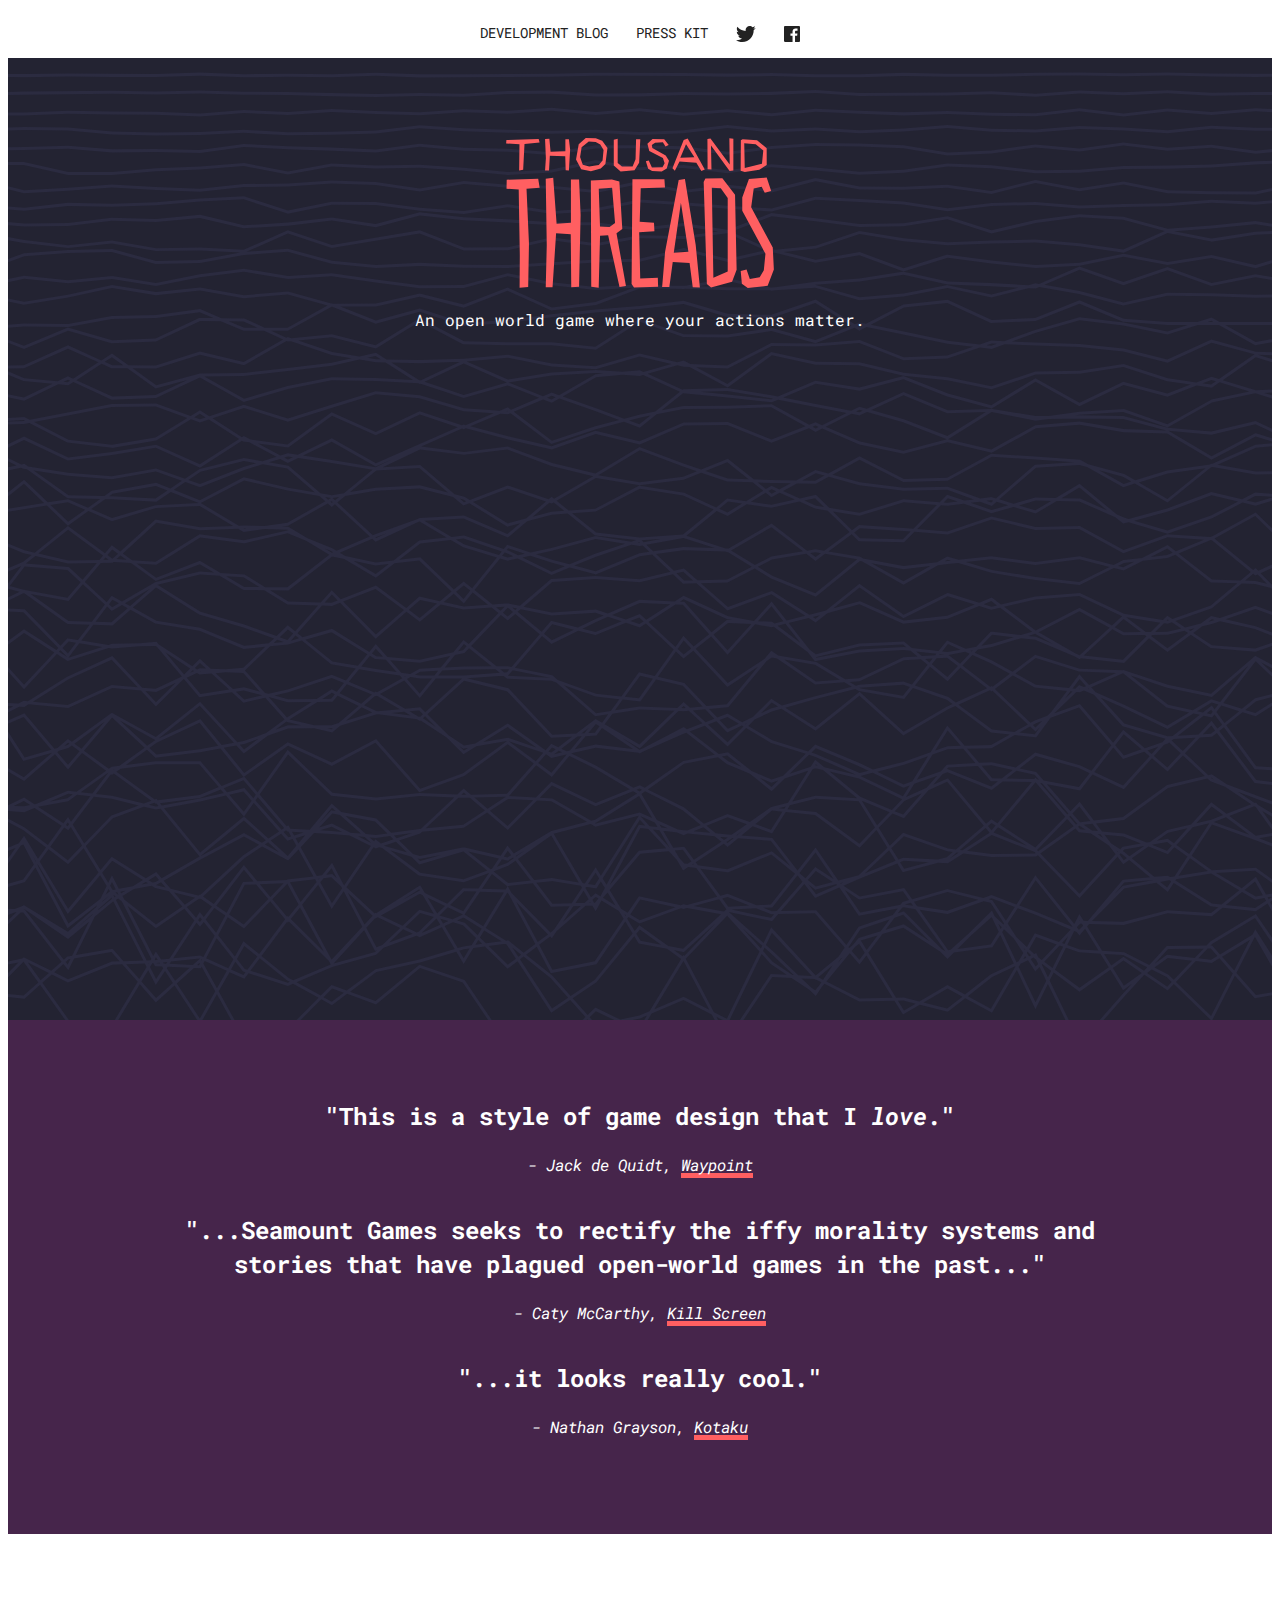
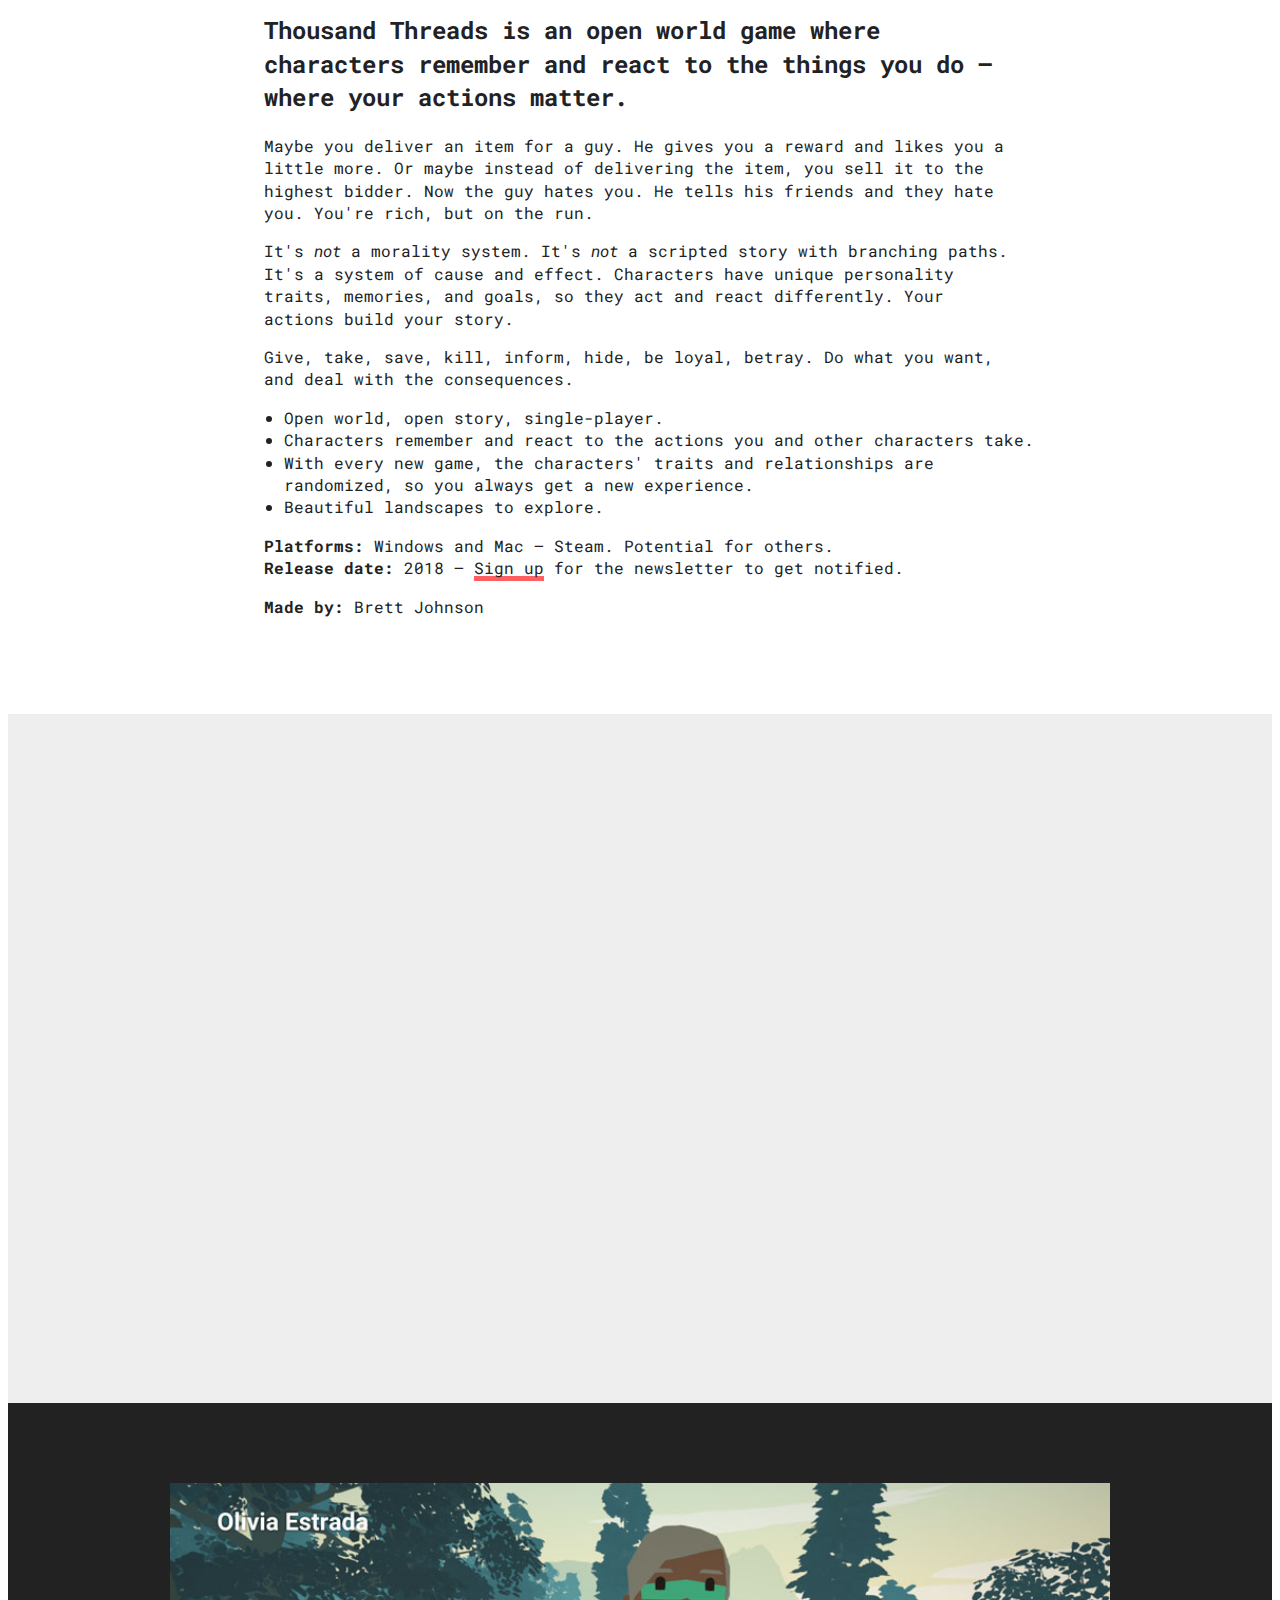
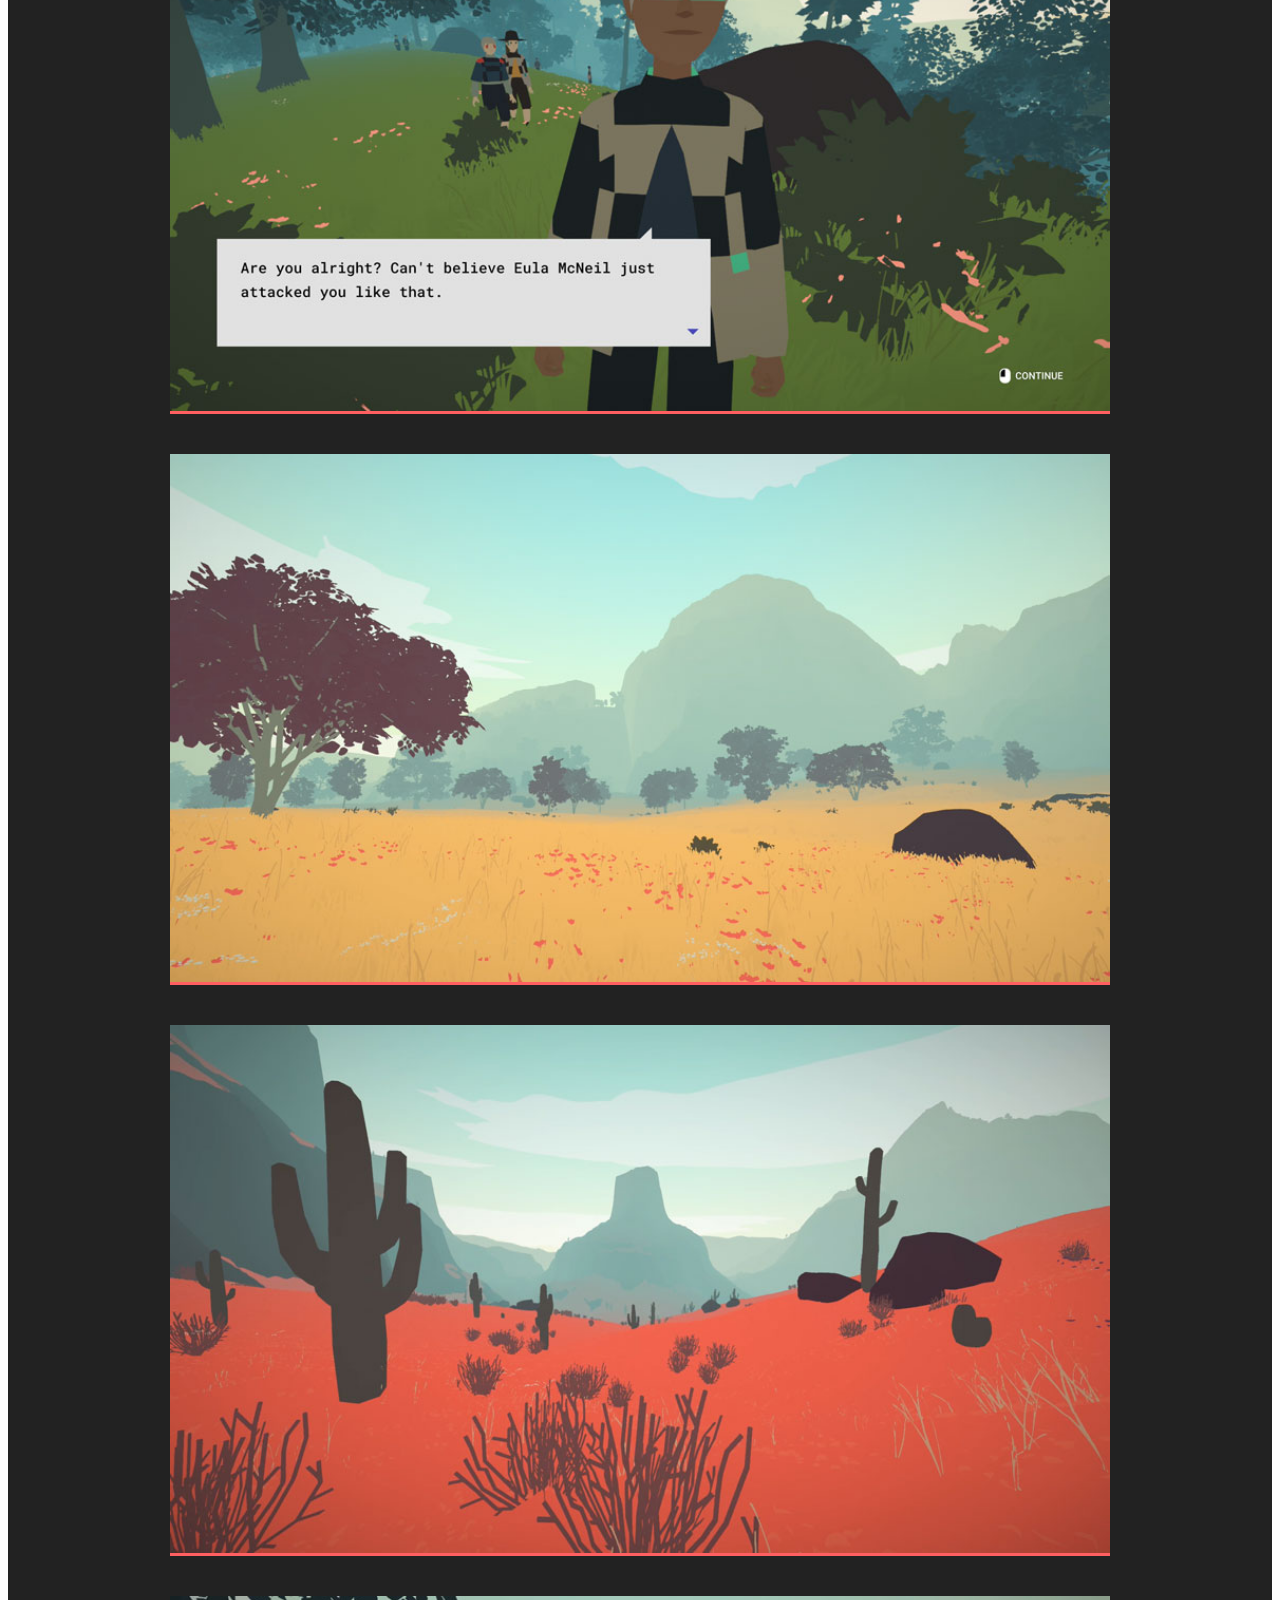
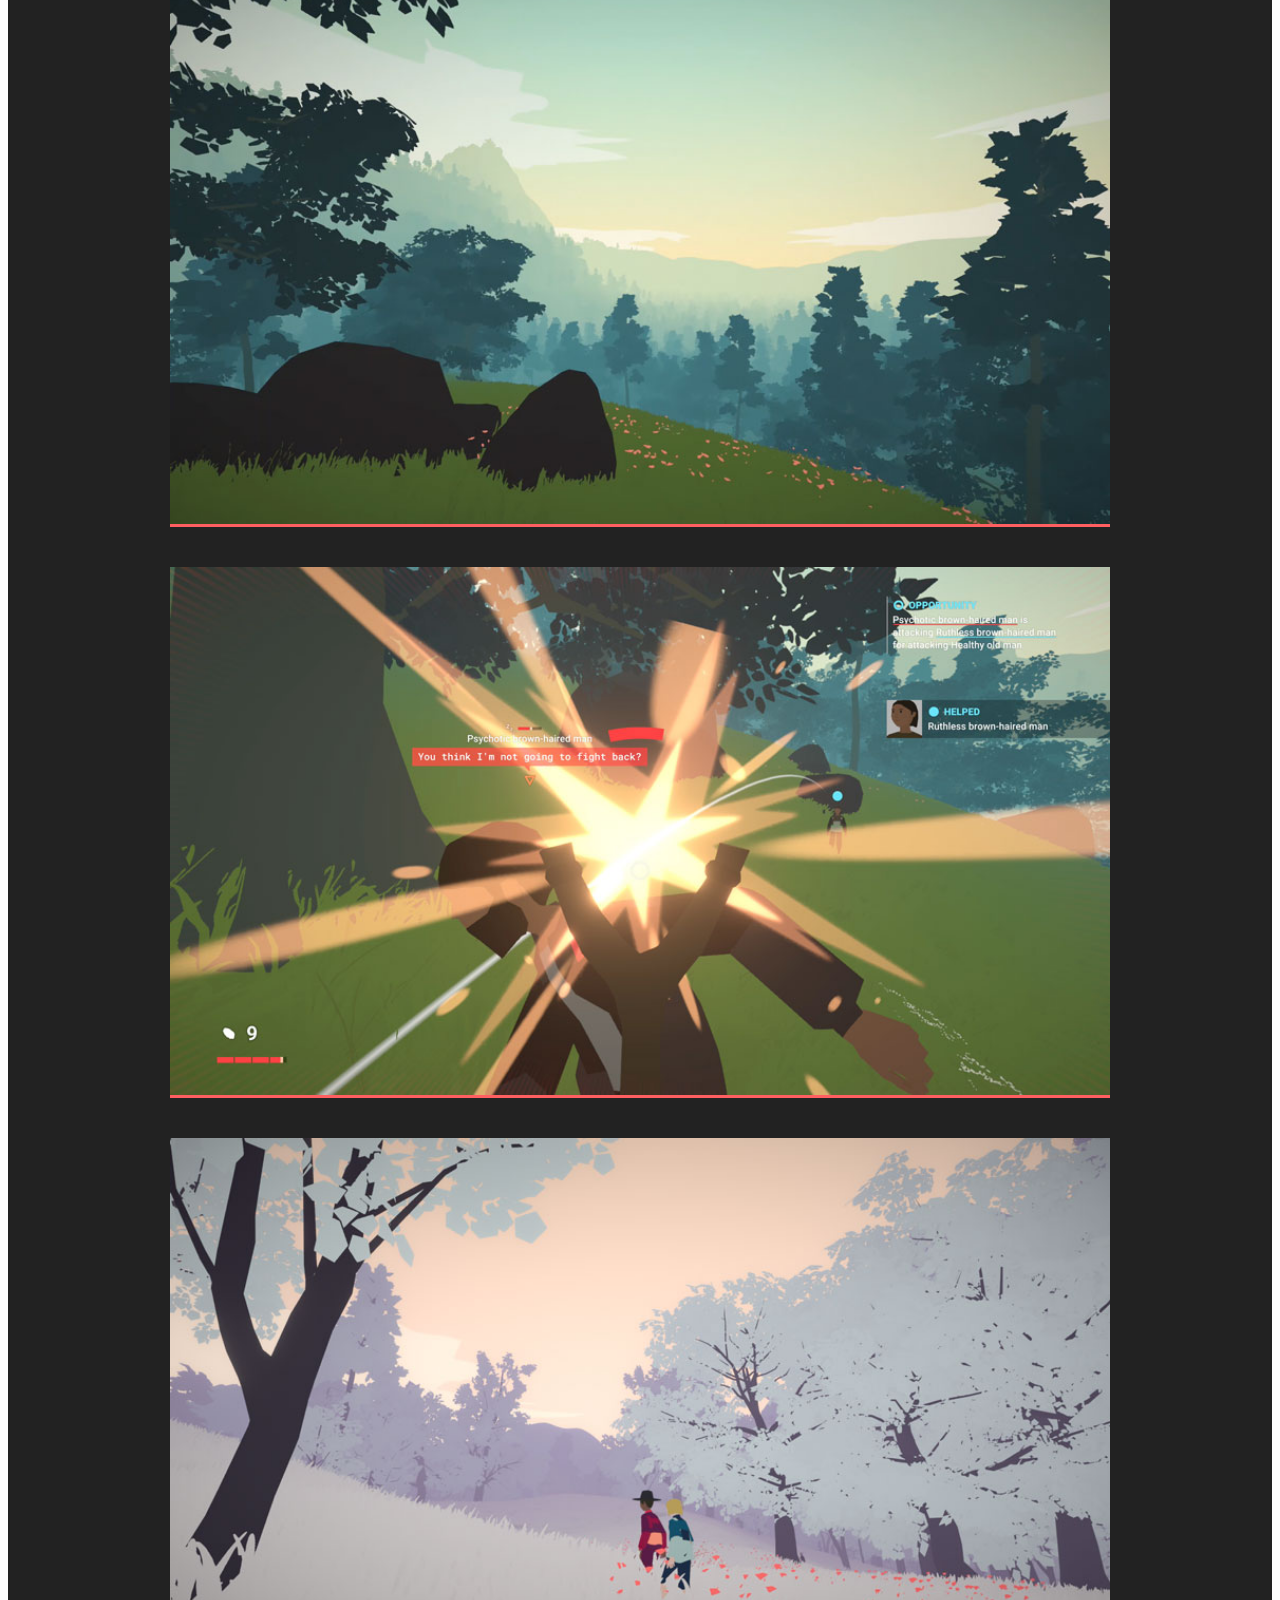
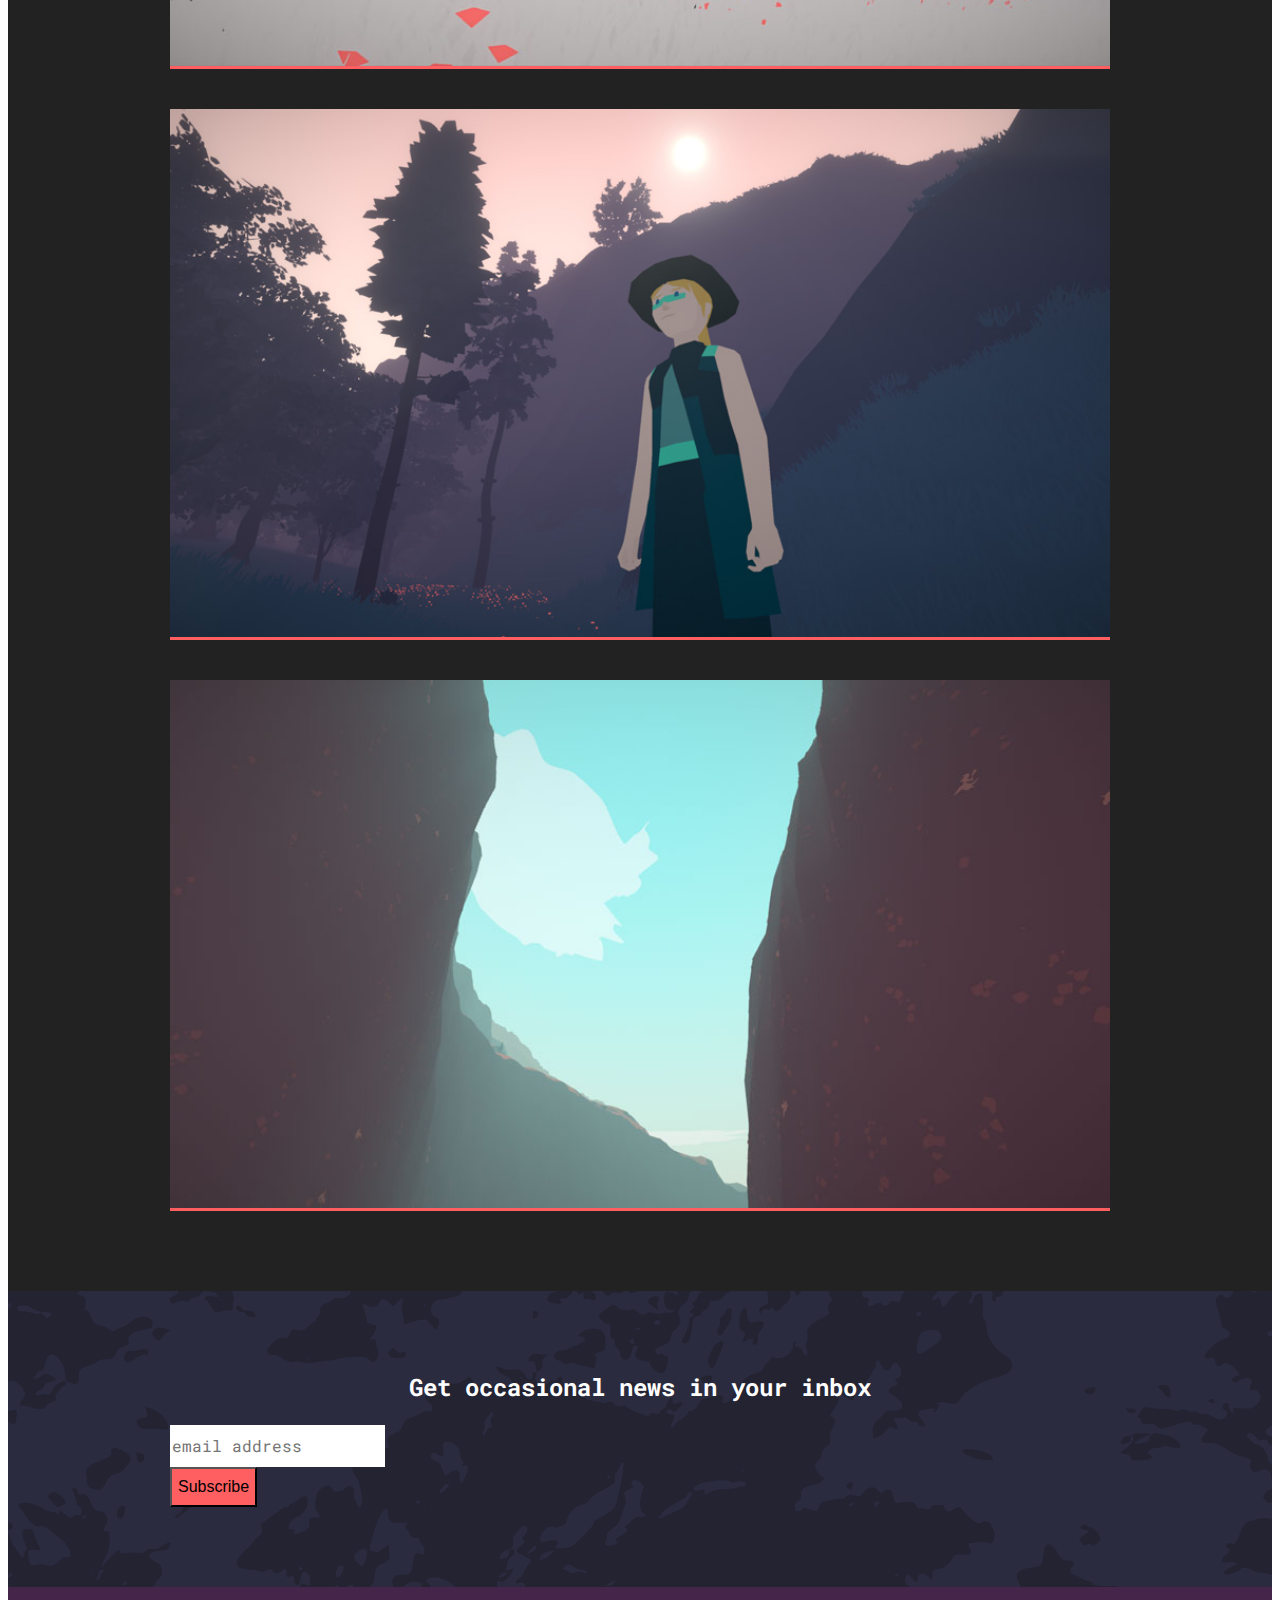
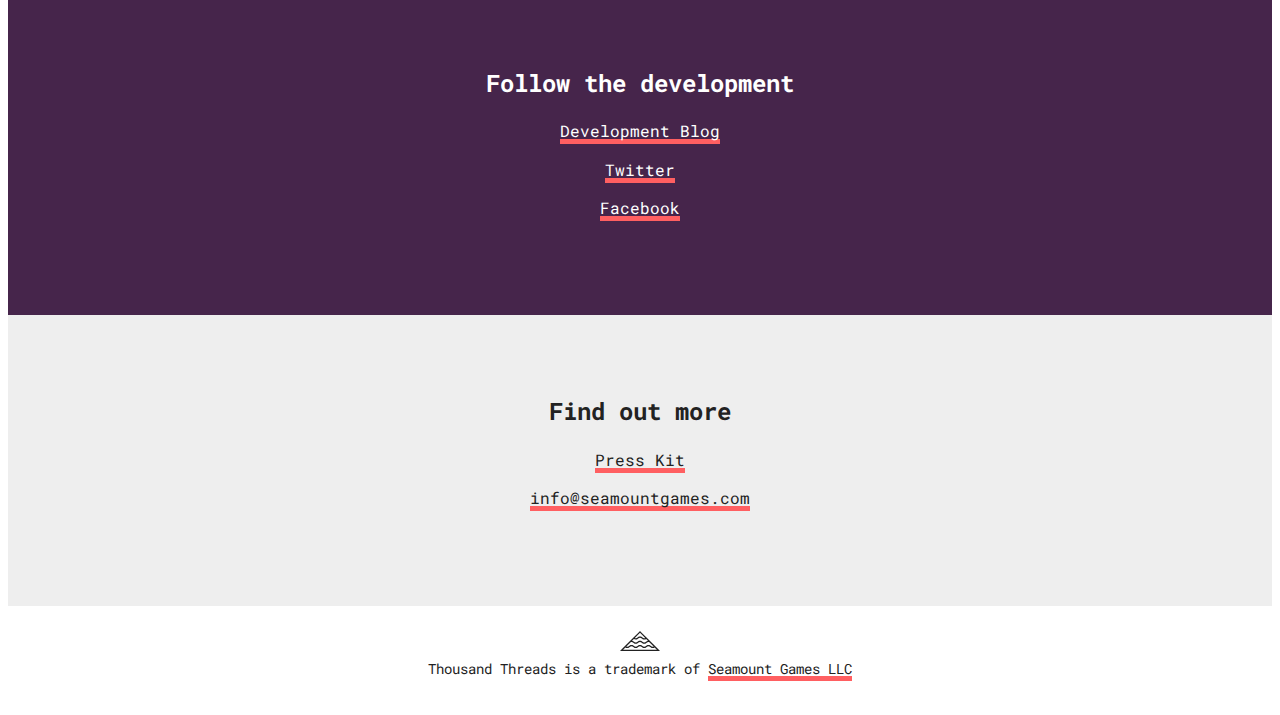
==== index.html @ d2773e4e "New screenshots" ====
<!doctype html>
<html class="no-js" lang="">
    <head>
        <meta charset="utf-8">
        <meta http-equiv="x-ua-compatible" content="ie=edge">
        <title>Thousand Threads - an open world game where your actions matter</title>
        <meta name="description" content="Thousand Threads is an open world game where characters remember and react to the things you do — where your actions matter.">
        <meta name="viewport" content="width=device-width, initial-scale=1">

        <link rel="apple-touch-icon" href="apple-touch-icon.png">
        <!-- Place favicon.ico in the root directory -->

        <link rel="stylesheet" href="css/normalize.css">
        <link rel="stylesheet" href="css/gridpak.css">
        <link rel="stylesheet" href="css/magnific-popup.css">
        <link href="//cdn-images.mailchimp.com/embedcode/horizontal-slim-10_7.css" rel="stylesheet" type="text/css">
        <link href='https://fonts.googleapis.com/css?family=Roboto+Mono:400,700,700italic,400italic' rel='stylesheet' type='text/css'>
        <link rel="stylesheet" href="css/main.css">
        <script src="js/vendor/modernizr-2.8.3.min.js"></script>
    </head>
    <body>
        <!--[if lt IE 8]>
            <p class="browserupgrade">You are using an <strong>outdated</strong> browser. Please <a href="http://browsehappy.com/">upgrade your browser</a> to improve your experience.</p>
        <![endif]-->

        <nav class="main-nav content-container">
            <div class="content">
                <a href="http://seamountgames.tumblr.com">Development Blog</a>
                <a href="press/">Press Kit</a>
                <a href="https://twitter.com/threadsgame" class="image-link">
                    <span class="visuallyhidden">Twitter</span>
                    <svg class="social-logo" xmlns="http://www.w3.org/2000/svg" width="22.149" height="18" viewBox="0 0 22.149 18"><path class="shape" d="M22.149 2.13c-.814.361-1.689.606-2.609.716.938-.562 1.659-1.453 1.998-2.514-.878.521-1.851.899-2.886 1.103-.829-.883-2.01-1.435-3.318-1.435-2.509 0-4.543 2.034-4.543 4.544 0 .356.04.703.118 1.036-3.777-.19-7.125-1.999-9.367-4.748-.391.671-.615 1.451-.615 2.284 0 1.577.802 2.967 2.021 3.782-.744-.023-1.445-.228-2.057-.568v.058c0 2.201 1.566 4.039 3.645 4.456-.381.104-.783.159-1.197.159-.293 0-.578-.028-.854-.081.578 1.806 2.256 3.119 4.245 3.155-1.555 1.219-3.515 1.945-5.644 1.945-.369-.001-.73-.022-1.086-.064 2.011 1.29 4.4 2.042 6.966 2.042 8.358 0 12.929-6.925 12.929-12.929l-.013-.588c.888-.641 1.659-1.441 2.267-2.353z"/></svg>
                </a>
                <a href="https://www.facebook.com/thousandthreads/" class="image-link">
                    <span class="visuallyhidden">Facebook</span>
                    <svg class="social-logo" xmlns="http://www.w3.org/2000/svg" width="18" height="18" viewBox="0 0 18 18"><path class="shape" fill="#FFF" d="M17.007 0H.993C.443 0 0 .445 0 .994v16.013c0 .548.444.993.993.993h8.62v-6.97H7.27V8.313h2.345V6.31c0-2.325 1.42-3.59 3.494-3.59.992 0 1.847.073 2.095.106v2.43h-1.438c-1.128 0-1.347.537-1.347 1.323v1.733h2.69l-.35 2.717h-2.34V18h4.587c.55 0 .993-.445.993-.994V.994c0-.55-.444-.994-.993-.994z"/></svg>
                </a>
            </div>
        </nav>

        <header class="content-container section bg-lines">
            <div class="content title more-content">
                <div class="box">
                    <h1>
                        <span class="visuallyhidden">Thousand Threads</span>
                        <svg class="logo" xmlns="http://www.w3.org/2000/svg" width="524.615" height="293.922" viewBox="0 0 524.615 293.922"><g fill-rule="evenodd" clip-rule="evenodd"><path class="shape" d="M216.297 186.883l11.357-8.688-5.764-92.764-14.68-4.065-41.233 1.887.786 208.426 14.637 1.627 2.61-101.602 15.868-1.04 22.277 101.51 12.64-2.124-18.498-103.167zm-13.64-12.343l-18.706-1-2.437-73.88 26.12-2.416 5.805 69.462-10.78 7.834zM355.727 1.112l-7.82 2.988-21.967 55.143 4.644 5.068 9.217-18.343 32.857 2.29 9.903 16.41 6.678-3.103-33.51-60.452zm-14.423 37.56l11.175-26.208 16.393 25.174-27.57 1.033zM63.77 2.112l1.83 6.762-29.593 2.71-2.623 50.728-7.916 1.345.642-51.615L0 10.677.532 4.07M62.832 79.762l2.84 17.76-25.72 1.71 4.81 108.11-1.563 84.617-16.837 1.347.43-62.605-2.178-130.012L.738 99.325l.395-17.604M371.468 209.737L350.335 80.172 338.13 82.3l-26.665 140.783-5.698 68.086-.234.577 14.242.037 6.7-48.693 33 2.075 6.153 47.334 14.018.27-8.178-83.033zM328.5 224.73l13.976-97.615 14.666 95.54-28.64 2.074zM522.47 214.725l-42.31-79.05 5-36.897 15.454-3.464 6.187 11.853 12.552-3.463-8.776-26.17-34.85 2.834-13.062 36.34v25.853l45.45 84.327-3.184 32.47-8.078 13.442-19.37 3.587-6.396-18.586-11.482 2.99 2.324 24.804 11.54 8.328 39-4.207 12.147-31.863M312.688 34.237L286.478 19.4l-.986-5.82 6.332-4.157 15.3-1.037 5.124 8.148 6.365-3.037-8.85-11.236-22.893-.35-10.04 9.283 3.666 14.148 26.714 13.93 3.322 10.083-4.078 8.022-20.748.332-6.264-13.565-5.655 1.193 4.55 14.83 7.69 4.492 18.823 1 9.84-5.857 4.43-15.237M448.55 111.2L423.7 78.866l-33.306.463-3.322 6.808 6.268 200.02 8.232 6.925 41.164-11.322 8.905-23.685-3.09-146.875zm-42.478 162.875l-3-176.5 17.5 1 13.605 19v144l-28.105 12.5zM510.55 19.87L491.607 4.56l-28.224-2.207-3.442 1.838-.425 59.892 8.09 2.584L496.1 62.11l14.503-9.24-.055-33zm-42.97 39.068l-.987-48.89 22.4 2.287 14.893 12.05-2.605 25.956-33.7 8.598zM297.246 273.674l-34.5 1.5-2-90.5 29.828-1.832-.828-16.666-28-2 2-65.5 47.54-1.65-1.128-16.326-62.67.23-1.69 205.278 4.78 6.732 47.23-1.258M77.593 79.952l2 130.088-2 82.443h13.333l7-105.89 28.667 2 1 103.677 15.333-.787 3-140.777-3-69.34h-16v84.674l-28 2-6.667-90.11M76.26 2.097l1.614 37.68-1.614 23.88h7.763l1.652-28.672 30.143.58.808 27.742 6.378.35 2.422-41.066-2.422-20.085h-6.917v23.658l-28.99.58L84.715 1.51M188.222 5.24L175.565.352 155.98 0l-13.756 12.343-5.3 29.73 10.148 18.923 19.152 3.993 19.14-5.023 9.177-9.048 4.022-31.46-10.34-14.22zm.704 38.966l-7.387 8.713-18.792 3.035-12.572-3.75-5.25-15 3-19.145 14-11.267 13.54 1.15 8.96 4.762 6.5 11-2 20.5zM218.593 1.51v47.53l8.333 7h20.87l5.797-14.334 1-39.195h8.333l-2.333 45.863-9 14.667-27.333 2.63-13.334-11.63V3.51M394.77 61.04l-.36-59.3 5.97-.772 37.723 50.738-.707-51 7.864.805v62.147l-7.393 1.045-36.47-49.867 1 46.87"/></g></svg>
                    </h1>
                    <p>An open world game where your actions matter.</p>
                </div>
            </div>

            <div class="content video">
                <div class="videowrapper">
                    <iframe src="https://www.youtube.com/embed/nJ4QrPnD0JU?rel=0" frameborder="0" allowfullscreen></iframe>
                </div>
            </div>
        </header>

        <section class="content-container section bg-purple">
            <div class="content">
                <h2 class="center">
                    "This is a style of game design that I <em>love</em>."
                </h2>
                <p class="center">
                    <cite>- Jack de Quidt, <a href="https://waypoint.vice.com/en_us/article/ev4yv4/three-violent-minutes-with-a-game-that-remembers-why-it-hates-you">Waypoint</a></cite>
                </p>
                <br />
                <h2 class="center">
                    "...Seamount Games seeks to rectify the iffy morality systems and stories that have plagued open-world games in the past..."
                </h2>
                <p class="center">
                    <cite>- Caty McCarthy, <a href="https://killscreen.com/articles/great-cascade-addresses-the-problems-plaguing-open-world-games/">Kill Screen</a></cite>
                </p>
                <br />
                <h2 class="center">
                    "...it looks really cool."
                </h2>
                <p class="center">
                    <cite>- Nathan Grayson, <a href="http://steamed.kotaku.com/https-youtu-be-qilacitcepk-great-cascade-is-an-open-w-1773890034">Kotaku</a></cite>
                </p>
            </div>
        </section>

        <article class="content-container section">
            <div class="content">
                <h2 class="long-text">
                    Thousand Threads is an open world game where characters remember and react to the things you do &mdash; where your actions matter.
                </h2>
                <p class="long-text">
                    Maybe you deliver an item for a guy. He gives you a reward and likes you a little more. Or maybe instead of delivering the item, you sell it to the highest bidder. Now the guy hates you. He tells his friends and they hate you. You're rich, but on the run.
                </p>
                <p class="long-text">
                    It's <i>not</i> a morality system. It's <i>not</i> a scripted story with branching paths. It's a system of cause and effect. Characters have unique personality traits, memories, and goals, so they act and react differently. Your actions build your story.
                </p>
                <p class="long-text">
                    Give, take, save, kill, inform, hide, be loyal, betray. Do what you want, and deal with the consequences.
                </p>
                <ul class="long-text">
                    <li>Open world, open story, single-player.</li>
                    <li>Characters remember and react to the actions you and other characters take.</li>
                    <li>With every new game, the characters' traits and relationships are randomized, so you always get a new experience.</li>
                    <li>Beautiful landscapes to explore.</li>
                </ul>
                <p class="long-text">
                    <b>Platforms:</b> Windows and Mac &mdash; Steam. Potential for others.<br>
                    <b>Release date:</b> 2018 — <a href="#newsletter">Sign up</a> for the newsletter to get notified.<br>
                </p>
                <p class="long-text">
                    <b>Made by:</b> Brett Johnson
                </p>
            </div>
        </article>

        <section class="content-container section bg-light-gray">
            <div class="content video">
                <div class="videowrapper">
                    <iframe src="https://www.youtube.com/embed/00APLVLNw-E?rel=0" frameborder="0" allowfullscreen></iframe>
                </div>
            </div>
        </section>

        <section class="content-container section bg-dark-gray">
            <div class="content thumbnails clearfix">
                <div class="row">
                    <a href="img/screenshots/thousand-threads_01.jpg" class="col span_1">
                        <img src="img/screenshots/thousand-threads_01_thumbnail.jpg" alt="Thousand Threads" >
                    </a>

                    <a href="img/screenshots/thousand-threads_02.jpg" class="col span_1">
                        <img src="img/screenshots/thousand-threads_02_thumbnail.jpg" alt="Thousand Threads" >
                    </a>
                </div>
                <div class="row">
                    <a href="img/screenshots/thousand-threads_03.jpg" class="col span_1">
                        <img src="img/screenshots/thousand-threads_03_thumbnail.jpg" alt="Thousand Threads" >
                    </a>
                    <a href="img/screenshots/thousand-threads_04.jpg" class="col span_1">
                        <img src="img/screenshots/thousand-threads_04_thumbnail.jpg" alt="Thousand Threads" >
                    </a>
                </div>
                <div class="row">
                    <a href="img/screenshots/thousand-threads_05.jpg" class="col span_1">
                        <img src="img/screenshots/thousand-threads_05_thumbnail.jpg" alt="Thousand Threads" >
                    </a>
                    <a href="img/screenshots/thousand-threads_06.jpg" class="col span_1">
                        <img src="img/screenshots/thousand-threads_06_thumbnail.jpg" alt="Thousand Threads" >
                    </a>
                </div>
                <div class="row">
                    <a href="img/screenshots/thousand-threads_07.jpg" class="col span_1">
                        <img src="img/screenshots/thousand-threads_07_thumbnail.jpg" alt="Thousand Threads" >
                    </a>
                    <a href="img/screenshots/thousand-threads_08.jpg" class="col span_1">
                        <img src="img/screenshots/thousand-threads_08_thumbnail.jpg" alt="Thousand Threads" >
                    </a>
                </div>
            </div>
        </section>

        <section id="newsletter" class="content-container section bg-water">
            <div class="content">
                <h2>Get occasional news in your inbox</h2>
                <!-- Begin MailChimp Signup Form -->
                <div id="mc_embed_signup">
                <form action="//seamountgames.us12.list-manage.com/subscribe/post?u=4cbfa3a1eb66453347c662b5e&amp;id=0ec8926c07" method="post" id="mc-embedded-subscribe-form" name="mc-embedded-subscribe-form" class="validate" target="_blank" novalidate>
                    <div id="mc_embed_signup_scroll">
                        <input type="email" value="" name="EMAIL" class="email" id="mce-EMAIL" placeholder="email address" required>
                        <!-- real people should not fill this in and expect good things - do not remove this or risk form bot signups-->
                        <div style="position: absolute; left: -5000px;" aria-hidden="true"><input type="text" name="b_4cbfa3a1eb66453347c662b5e_0ec8926c07" tabindex="-1" value=""></div>
                        <div class="clear"><input type="submit" value="Subscribe" name="subscribe" id="mc-embedded-subscribe" class="button"></div>
                    </div>
                </form>
                </div>
                <!--End mc_embed_signup-->
            </div>
        </section>

        <section class="content-container section bg-purple">
            <div class="content center">
                <h2>Follow the development</h2>
                <p><a href="http://seamountgames.tumblr.com">Development Blog</a></p>
                <p><a href="https://twitter.com/threadsgame">Twitter</a></p>
                <p><a href="https://www.facebook.com/thousandthreads/">Facebook</a></p>
            </div>
        </section>

        <section class="content-container section bg-light-gray">
            <div class="content center">
                <h2>Find out more</h2>
                <p><a href="press/">Press Kit</a></p>
                <p><a href="mailto:info@seamountgames.com">info@seamountgames.com</a></p>
            </div>
        </section>

        <footer class="content-container main-footer">
            <div class="content">
<!--                <p>&#169; <script>document.write(new Date().getFullYear())</script> Brett Johnson.</p>-->
                <svg class="seamount-logo" xmlns="http://www.w3.org/2000/svg" width="150" height="75" viewBox="0 0 150 75"><path class="shape" fill="#222222" d="M141.87 66.87L78.368 3.37 75 0l-3.368 3.37-63.5 63.5L0 75h150l-8.13-8.13zM75 6.735L94.502 26.24c-.972.456-2.1.736-3.63.736-3.133 0-4.598-1.17-6.45-2.653-2.058-1.646-4.622-3.696-9.425-3.696-4.805 0-7.368 2.05-9.424 3.697-1.853 1.482-3.318 2.652-6.45 2.652-1.527 0-2.657-.28-3.63-.735L75 6.736zM52 29.737c1.723 1.093 3.924 2 7.122 2 4.803 0 7.366-2.048 9.425-3.695 1.852-1.483 3.316-2.654 6.45-2.654 3.132 0 4.598 1.17 6.45 2.654 2.06 1.647 4.622 3.696 9.426 3.696 3.2 0 5.402-.91 7.127-2.005l6.883 6.882c-3.634.45-5.784 2.163-7.56 3.583-1.854 1.482-3.316 2.653-6.45 2.653-3.133 0-4.598-1.17-6.45-2.653C82.364 38.55 79.8 36.5 74.997 36.5c-4.805 0-7.368 2.05-9.424 3.698-1.853 1.482-3.318 2.653-6.45 2.653-3.134 0-4.6-1.17-6.45-2.652-1.772-1.418-3.924-3.132-7.553-3.582l6.88-6.88zM39.832 41.904c.924-.398 1.997-.64 3.414-.64 3.132 0 4.598 1.17 6.45 2.653 2.06 1.646 4.62 3.697 9.425 3.697 4.804 0 7.367-2.05 9.426-3.697 1.852-1.482 3.316-2.654 6.45-2.654 3.132 0 4.598 1.172 6.45 2.654 2.06 1.646 4.622 3.697 9.426 3.697 4.803 0 7.367-2.05 9.423-3.697 1.854-1.482 3.32-2.654 6.452-2.654 1.423 0 2.5.243 3.425.646l16.084 16.08c-.975.457-2.106.737-3.63.737-3.135 0-4.598-1.17-6.452-2.653-2.06-1.647-4.622-3.698-9.427-3.698s-7.367 2.05-9.424 3.698c-1.855 1.482-3.317 2.653-6.45 2.653-3.134 0-4.6-1.17-6.452-2.653-2.056-1.647-4.62-3.698-9.423-3.698-4.805 0-7.368 2.05-9.424 3.698-1.853 1.482-3.318 2.653-6.45 2.653-3.134 0-4.6-1.17-6.45-2.653-2.06-1.647-4.623-3.698-9.426-3.698-4.804 0-7.364 2.05-9.424 3.698-1.852 1.482-3.318 2.653-6.45 2.653-1.526 0-2.653-.28-3.627-.736l16.086-16.086zM11.5 70.237l8.75-8.75c1.724 1.093 3.924 2.003 7.123 2.003 4.803 0 7.367-2.05 9.425-3.697 1.85-1.482 3.315-2.652 6.448-2.652 3.132 0 4.598 1.17 6.45 2.653 2.06 1.646 4.62 3.697 9.425 3.697 4.804 0 7.367-2.05 9.426-3.697 1.852-1.482 3.316-2.652 6.45-2.652 3.132 0 4.598 1.17 6.45 2.653 2.06 1.646 4.622 3.697 9.426 3.697 4.803 0 7.367-2.05 9.423-3.697 1.854-1.482 3.32-2.652 6.452-2.652s4.6 1.17 6.452 2.653c2.058 1.646 4.62 3.697 9.426 3.697 3.196 0 5.4-.91 7.125-2.005l8.752 8.752H11.5z"/></svg>
                <p>Thousand Threads is a trademark of <a href="http://seamountgames.com">Seamount Games LLC</a></p>
            </div>
        </footer>



        <script src="https://code.jquery.com/jquery-1.12.0.min.js"></script>
        <script>window.jQuery || document.write('<script src="js/vendor/jquery-1.12.0.min.js"><\/script>')</script>
        <script src="js/plugins.js"></script>
        <script src="js/main.js"></script>

        <!-- Google Analytics: change UA-XXXXX-X to be your site's ID. -->
        <script>
            (function(b,o,i,l,e,r){b.GoogleAnalyticsObject=l;b[l]||(b[l]=
            function(){(b[l].q=b[l].q||[]).push(arguments)});b[l].l=+new Date;
            e=o.createElement(i);r=o.getElementsByTagName(i)[0];
            e.src='https://www.google-analytics.com/analytics.js';
            r.parentNode.insertBefore(e,r)}(window,document,'script','ga'));
            ga('create','UA-18026229-11','auto');ga('send','pageview');
        </script>
    </body>
</html>
---- css/main.css ----
/*! HTML5 Boilerplate v5.3.0 | MIT License | https://html5boilerplate.com/ */

/*
 * What follows is the result of much research on cross-browser styling.
 * Credit left inline and big thanks to Nicolas Gallagher, Jonathan Neal,
 * Kroc Camen, and the H5BP dev community and team.
 */

/* ==========================================================================
   Base styles: opinionated defaults
   ========================================================================== */

html {
    color: #222;
    font-size: 1em;
    line-height: 1.4;
}

/*
 * Remove text-shadow in selection highlight:
 * https://twitter.com/miketaylr/status/12228805301
 *
 * These selection rule sets have to be separate.
 * Customize the background color to match your design.
 */

::-moz-selection {
    background: #b3d4fc;
    text-shadow: none;
}

::selection {
    background: #b3d4fc;
    text-shadow: none;
}

/*
 * A better looking default horizontal rule
 */

hr {
    display: block;
    height: 1px;
    border: 0;
    border-top: 1px solid #ccc;
    margin: 1em 0;
    padding: 0;
}

/*
 * Remove the gap between audio, canvas, iframes,
 * images, videos and the bottom of their containers:
 * https://github.com/h5bp/html5-boilerplate/issues/440
 */

audio,
canvas,
iframe,
img,
svg,
video {
    vertical-align: middle;
}

/*
 * Remove default fieldset styles.
 */

fieldset {
    border: 0;
    margin: 0;
    padding: 0;
}

/*
 * Allow only vertical resizing of textareas.
 */

textarea {
    resize: vertical;
}

/* ==========================================================================
   Browser Upgrade Prompt
   ========================================================================== */

.browserupgrade {
    margin: 0.2em 0;
    background: #ccc;
    color: #000;
    padding: 0.2em 0;
}

/* ==========================================================================
   Author's custom styles
   ========================================================================== */

body {
    font-family: 'Roboto Mono', sans-serif;
}

h1, h2, h3 {
    text-align: center;
    margin-top: 0;
}

img {
    width: 100%;
}

img.nonresponsive {
    width: auto;
}

a {
    text-decoration: none;
    border-bottom: 3px solid #ff5f61;
    box-shadow: inset 0 -2px 0 #ff5f61;
    color: inherit;
    -webkit-transition: background 150ms cubic-bezier(0.165, 0.84, 0.44, 1), box-shadow 150ms cubic-bezier(0.165, 0.84, 0.44, 1);
    transition:         background 150ms cubic-bezier(0.165, 0.84, 0.44, 1), box-shadow 150ms cubic-bezier(0.165, 0.84, 0.44, 1);
}

a:hover, a:focus,  a:active {
    background: #ff5f61;
    box-shadow: inset 0 -30px 0 #ff5f61;
}


/* SECTIONS */

.bg-lines {
    background-color: #232332;
    background-image: url(../img/bg-lines.svg);
    background-size: cover;
    background-repeat: no-repeat;
    background-position: center center;
    color: #fff;
}

.bg-light-gray {
    background-color: #eee;
}

.bg-dark-gray {
    background-color: #222;
}

.bg-water {
    background-color: #232332;
    background-image: url(../img/bg-water.svg);
    background-size: cover;
    background-repeat: no-repeat;
    background-position: center center;
    color: #fff;
}

.bg-purple {
    background-color: #46254b;
    fill: #fff;
    color: #fff;
}

.content-container {
    padding: 0 10px;
}

.content {
    max-width: 940px;
    width: 100%;
    margin: 0 auto;
}

.section .content {
    padding-top: 40px;
    padding-bottom: 40px;
}

.image-link, .image-link:hover {
    box-shadow: none;
    background: none;
    border: none;
}

.long-text {
    margin-left: auto;
    margin-right: auto;
    text-align: left;
}

.center {
    text-align: center;
}


/* NAV */

.main-nav.content-container {
    font-size: 14px;
    text-align: center;
    text-transform: uppercase;
    padding: 15px 0;
}

.main-nav a {
    display: inline-block;
    margin-left: 7px;
    margin-right: 7px;
    line-height: 1.4;
    border-bottom: none;
    box-shadow: none;
    background: none;
}

.main-nav a:hover {
    color: #ff5f61;
}

.main-nav .social-logo {
    height: 16px;
    width: auto;
}

.main-nav .social-logo .shape {
    fill: #222;
}

.main-nav a:hover .social-logo .shape {
    fill: #ff5f61;
}


/* HEADER */

.section .content.more-content {
    padding-bottom: 0;
}

.title .logo {
    width: 340px;
    height: 100px;
}

.title .logo .shape{
    fill: #ff5f61;
/*    fill: #fff;*/
}

.title p {
/*    font-size: 1.125em;*/
    text-align: center;
    margin-bottom: 0;
}


/* THUMBNAILS */

.thumbnails.content {
    padding-bottom: 20px;
}

.thumbnails a {
    display: block;
    margin-bottom: 20px;
}


/* FOOTER */

.main-footer .content {
    font-size: 14px;
    padding-top: 15px;
    padding-bottom: 15px;
    text-align: center;
}

.seamount-logo {
    width: 40px;
    height: 20px;
    margin-top: 10px;
    margin-bottom: -6px;
}

.seamount-logo .shape {
    fill: #222;
}


/* RESPONSIVE VIDEO */

.videowrapper {
    position: relative;
	padding-bottom: 56.25%;
/*	padding-top: 30px;*/
	height: 0;
	overflow: hidden;
}

.videowrapper iframe {
    position: absolute;
	top: 0;
	left: 0;
	width: 100%;
	height: 100%;
}


/* MAGNIFIC */

.mfp-image-holder .mfp-content {
    max-width: 90%;
}

/* overlay at start */
.mfp-fade.mfp-bg {
  opacity: 0;

  -webkit-transition: all 0.15s cubic-bezier(0.165, 0.84, 0.44, 1);
  -moz-transition: all 0.15s cubic-bezier(0.165, 0.84, 0.44, 1);
  transition: all 0.15s cubic-bezier(0.165, 0.84, 0.44, 1);
}
/* overlay animate in */
.mfp-fade.mfp-bg.mfp-ready {
  opacity: 0.8;
}
/* overlay animate out */
.mfp-fade.mfp-bg.mfp-removing {
  opacity: 0;
}

/* content at start */
.mfp-fade.mfp-wrap .mfp-content {
  opacity: 0;

  -webkit-transition: all 0.15s cubic-bezier(0.165, 0.84, 0.44, 1);
  -moz-transition: all 0.15s cubic-bezier(0.165, 0.84, 0.44, 1);
  transition: all 0.15s cubic-bezier(0.165, 0.84, 0.44, 1);
}
/* content animate it */
.mfp-fade.mfp-wrap.mfp-ready .mfp-content {
  opacity: 1;
}
/* content animate out */
.mfp-fade.mfp-wrap.mfp-removing .mfp-content {
  opacity: 0;
}


/* MAILCHIMP */

#mc_embed_signup {
/*    background: blue; */
    clear: left;
    font: 1em 'Roboto Mono', sans-serif;
    width: 100%;
}

#mc_embed_signup input.email {
    font-family: 'Roboto Mono', sans-serif;
    font-size: 1em;
    border: none;
    -webkit-border-radius: 0;
    -moz-border-radius: 0;
    border-radius: 0;
    color: #222;
    height: 40px;
}

#mc_embed_signup .button {
    font-size: 1em;
    -webkit-border-radius: 0;
    -moz-border-radius: 0;
    border-radius: 0;
    letter-spacing: 0;
    background-color: #ff5f61;
    transition: all 0.15s cubic-bezier(0.165, 0.84, 0.44, 1) 0s;
    height: 40px;
}

#mc_embed_signup .button:hover {
    background-color: #eb3d3e;
}


/* ==========================================================================
   Helper classes
   ========================================================================== */

/*
 * Hide visually and from screen readers
 */

.hidden {
    display: none !important;
}

/*
 * Hide only visually, but have it available for screen readers:
 * http://snook.ca/archives/html_and_css/hiding-content-for-accessibility
 */

.visuallyhidden {
    border: 0;
    clip: rect(0 0 0 0);
    height: 1px;
    margin: -1px;
    overflow: hidden;
    padding: 0;
    position: absolute;
    width: 1px;
}

/*
 * Extends the .visuallyhidden class to allow the element
 * to be focusable when navigated to via the keyboard:
 * https://www.drupal.org/node/897638
 */

.visuallyhidden.focusable:active,
.visuallyhidden.focusable:focus {
    clip: auto;
    height: auto;
    margin: 0;
    overflow: visible;
    position: static;
    width: auto;
}

/*
 * Hide visually and from screen readers, but maintain layout
 */

.invisible {
    visibility: hidden;
}

/*
 * Clearfix: contain floats
 *
 * For modern browsers
 * 1. The space content is one way to avoid an Opera bug when the
 *    `contenteditable` attribute is included anywhere else in the document.
 *    Otherwise it causes space to appear at the top and bottom of elements
 *    that receive the `clearfix` class.
 * 2. The use of `table` rather than `block` is only necessary if using
 *    `:before` to contain the top-margins of child elements.
 */

.clearfix:before,
.clearfix:after {
    content: " "; /* 1 */
    display: table; /* 2 */
}

.clearfix:after {
    clear: both;
}

/* ==========================================================================
   EXAMPLE Media Queries for Responsive Design.
   These examples override the primary ('mobile first') styles.
   Modify as content requires.
   ========================================================================== */

@media only screen and (min-width: 660px) {

    .content-container {
        padding-left: 30px;
        padding-right: 30px;
    }

    .long-text {
        width: 80%;
    }

    .section .content {
        padding-top: 80px;
        padding-bottom: 80px;
    }

    .thumbnails.content {
        padding-bottom: 40px;
    }

    .thumbnails a {
        display: block;
        margin-bottom: 40px;
    }

    .title .logo {
        height: 150px;
    }

    .main-nav a {
        margin-left: 10px;
        margin-right: 10px;
    }

}

@media print,
       (-webkit-min-device-pixel-ratio: 1.25),
       (min-resolution: 1.25dppx),
       (min-resolution: 120dpi) {
    /* Style adjustments for high resolution devices */
}

/* ==========================================================================
   Print styles.
   Inlined to avoid the additional HTTP request:
   http://www.phpied.com/delay-loading-your-print-css/
   ========================================================================== */

@media print {
    *,
    *:before,
    *:after,
    *:first-letter,
    *:first-line {
        background: transparent !important;
        color: #000 !important; /* Black prints faster:
                                   http://www.sanbeiji.com/archives/953 */
        box-shadow: none !important;
        text-shadow: none !important;
    }

    a,
    a:visited {
        text-decoration: underline;
    }

    a[href]:after {
        content: " (" attr(href) ")";
    }

    abbr[title]:after {
        content: " (" attr(title) ")";
    }

    /*
     * Don't show links that are fragment identifiers,
     * or use the `javascript:` pseudo protocol
     */

    a[href^="#"]:after,
    a[href^="javascript:"]:after {
        content: "";
    }

    pre,
    blockquote {
        border: 1px solid #999;
        page-break-inside: avoid;
    }

    /*
     * Printing Tables:
     * http://css-discuss.incutio.com/wiki/Printing_Tables
     */

    thead {
        display: table-header-group;
    }

    tr,
    img {
        page-break-inside: avoid;
    }

    img {
        max-width: 100% !important;
    }

    p,
    h2,
    h3 {
        orphans: 3;
        widows: 3;
    }

    h2,
    h3 {
        page-break-after: avoid;
    }
}
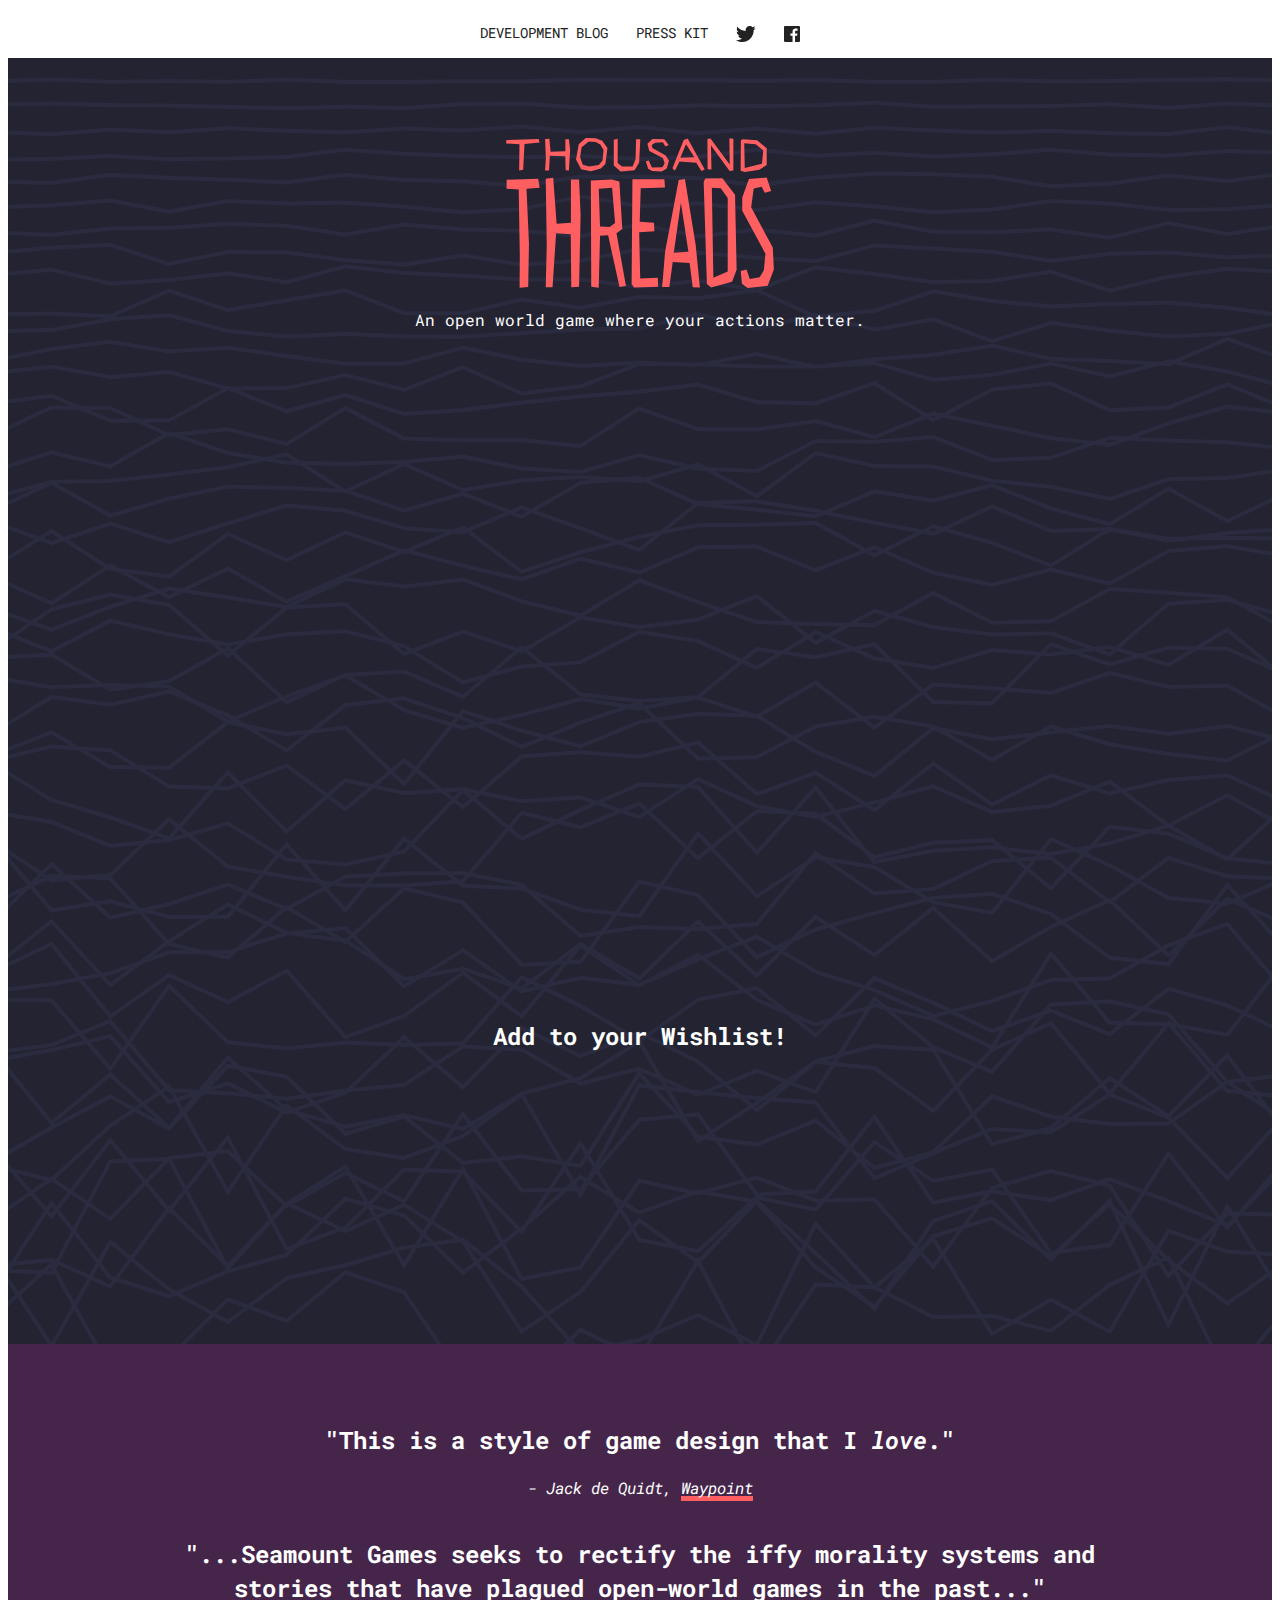
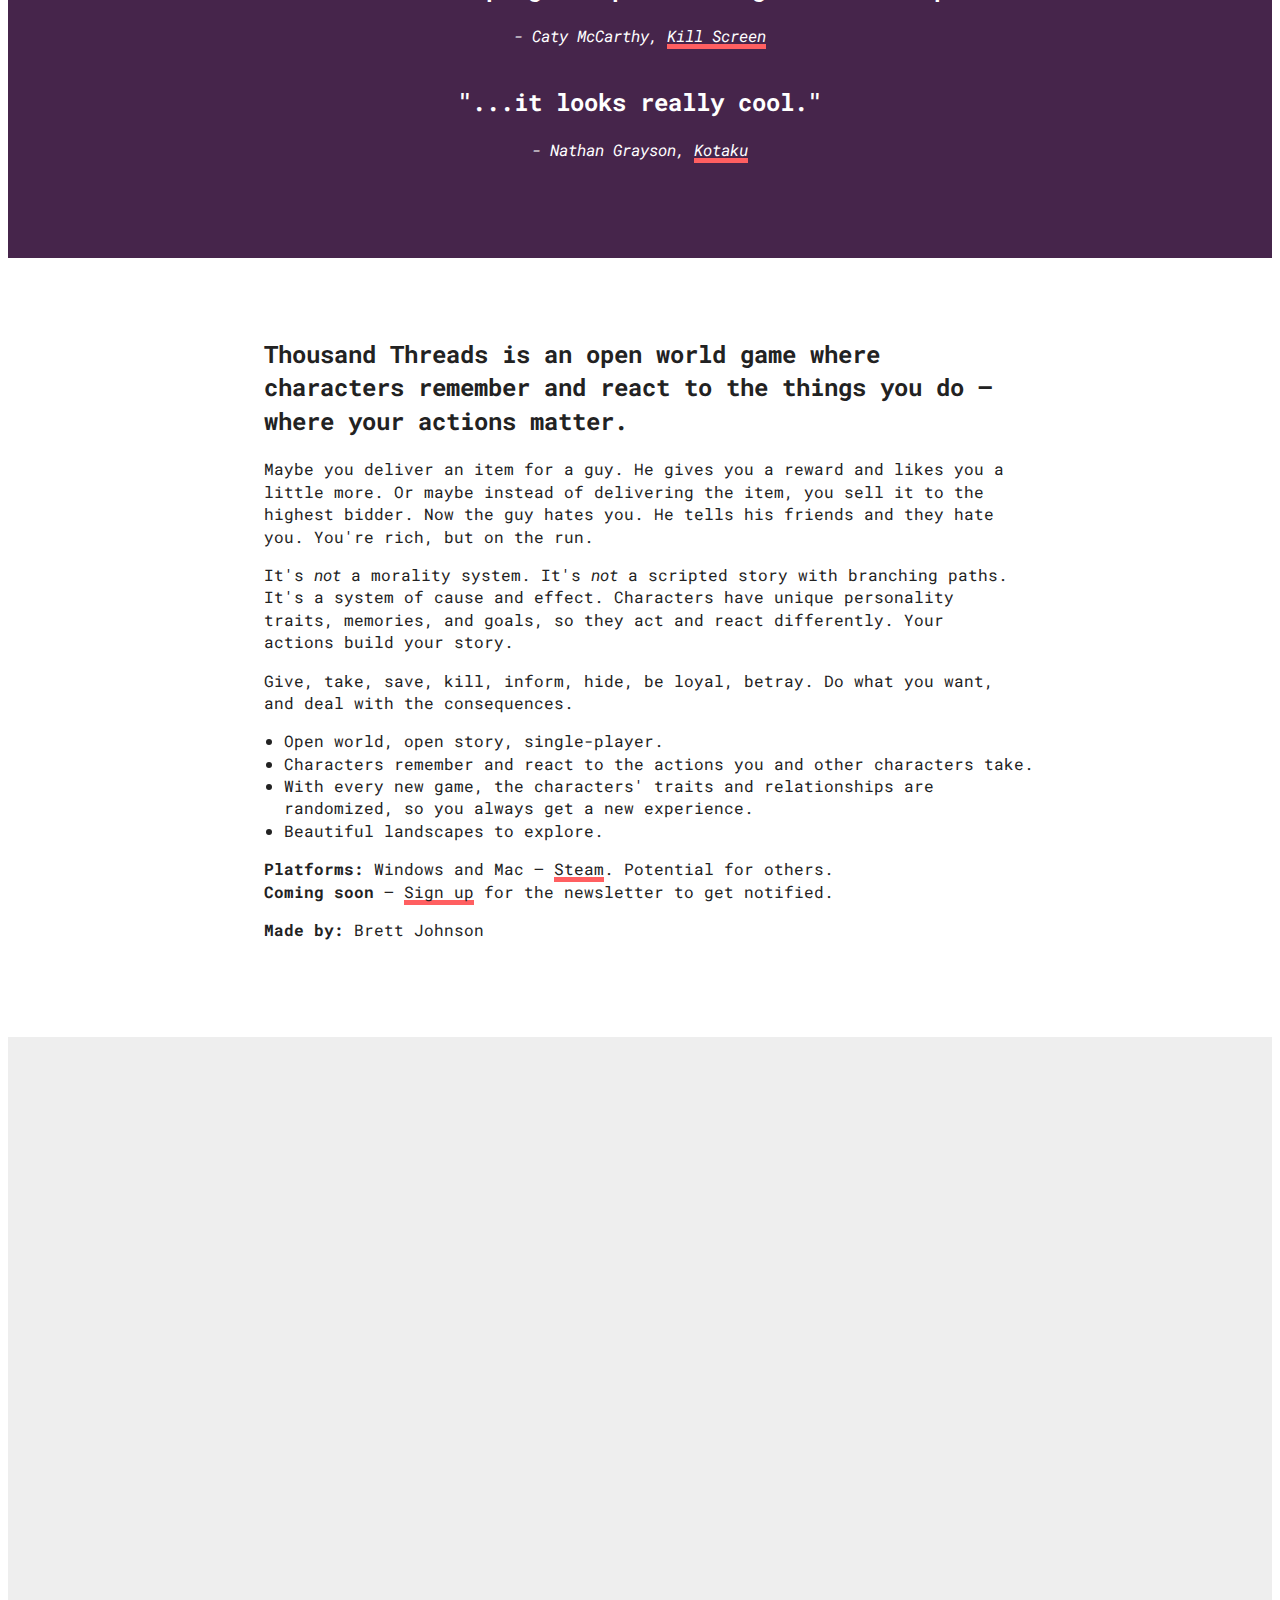
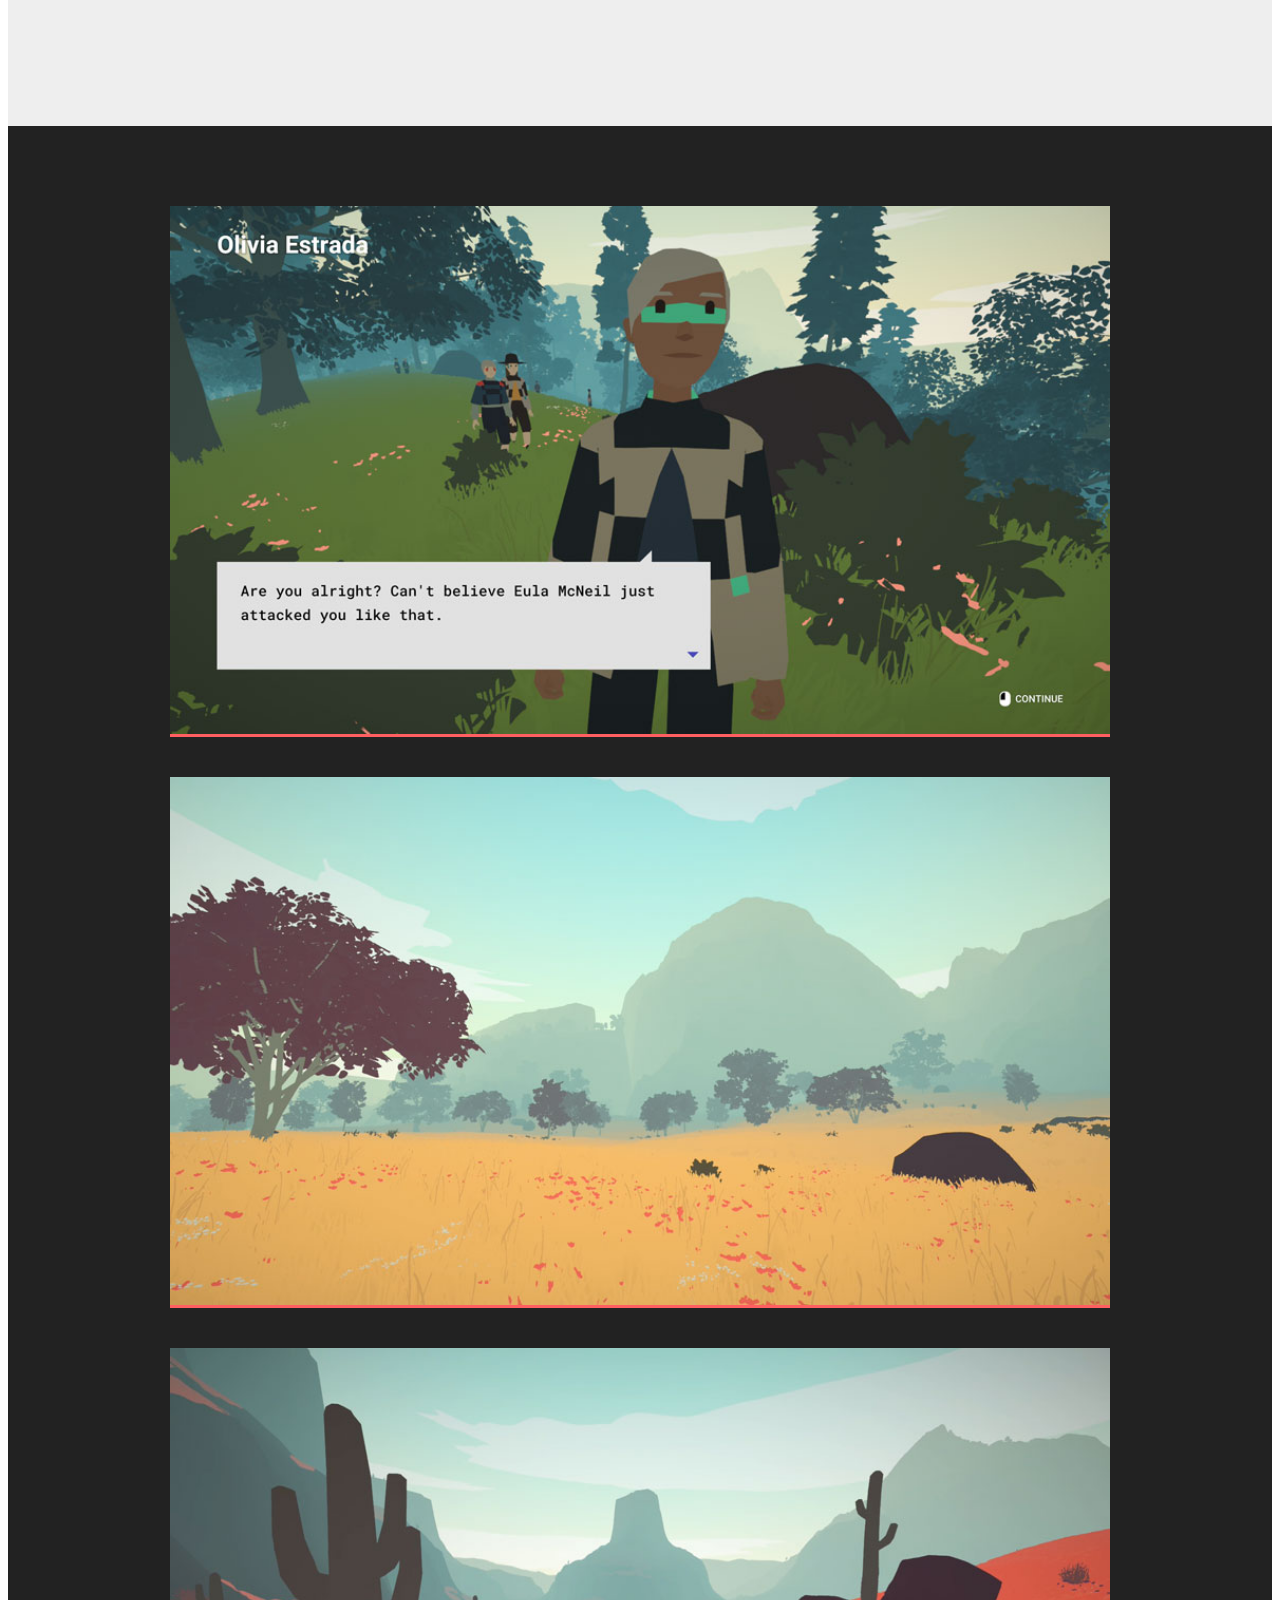
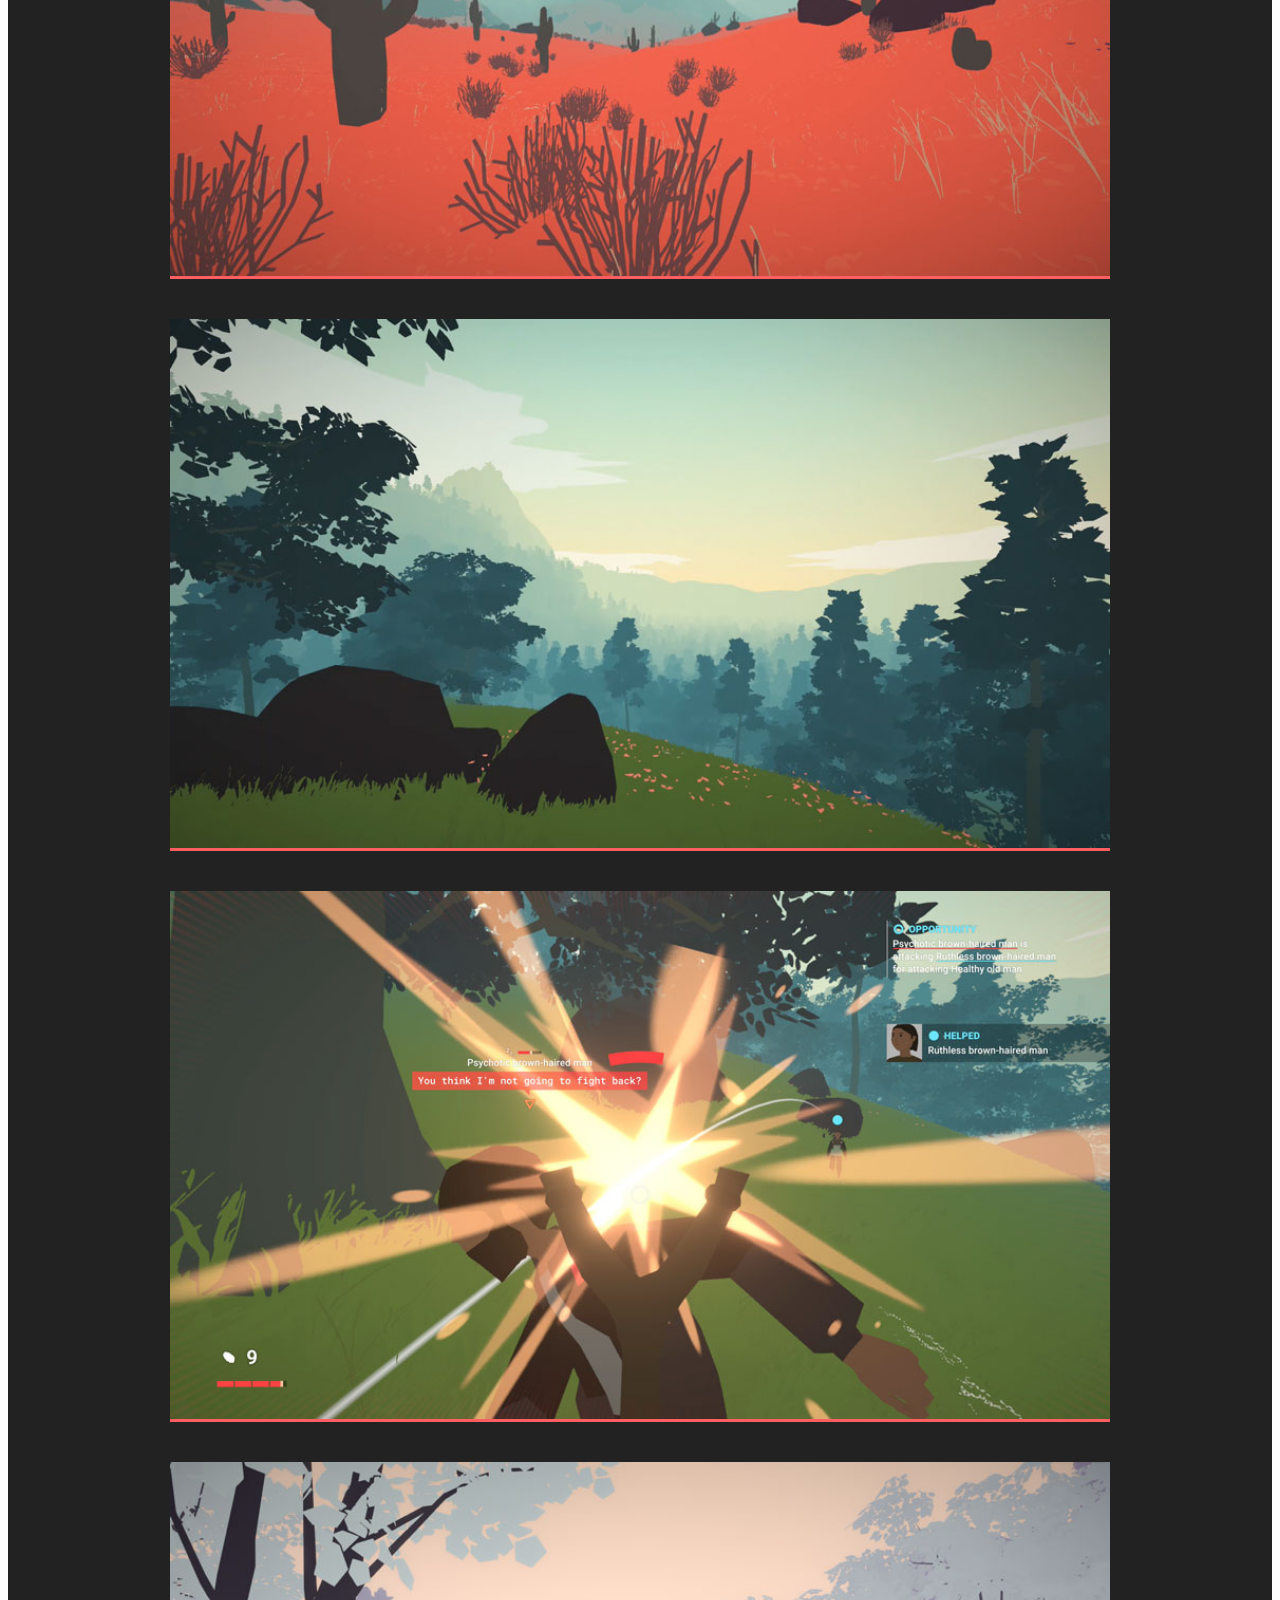
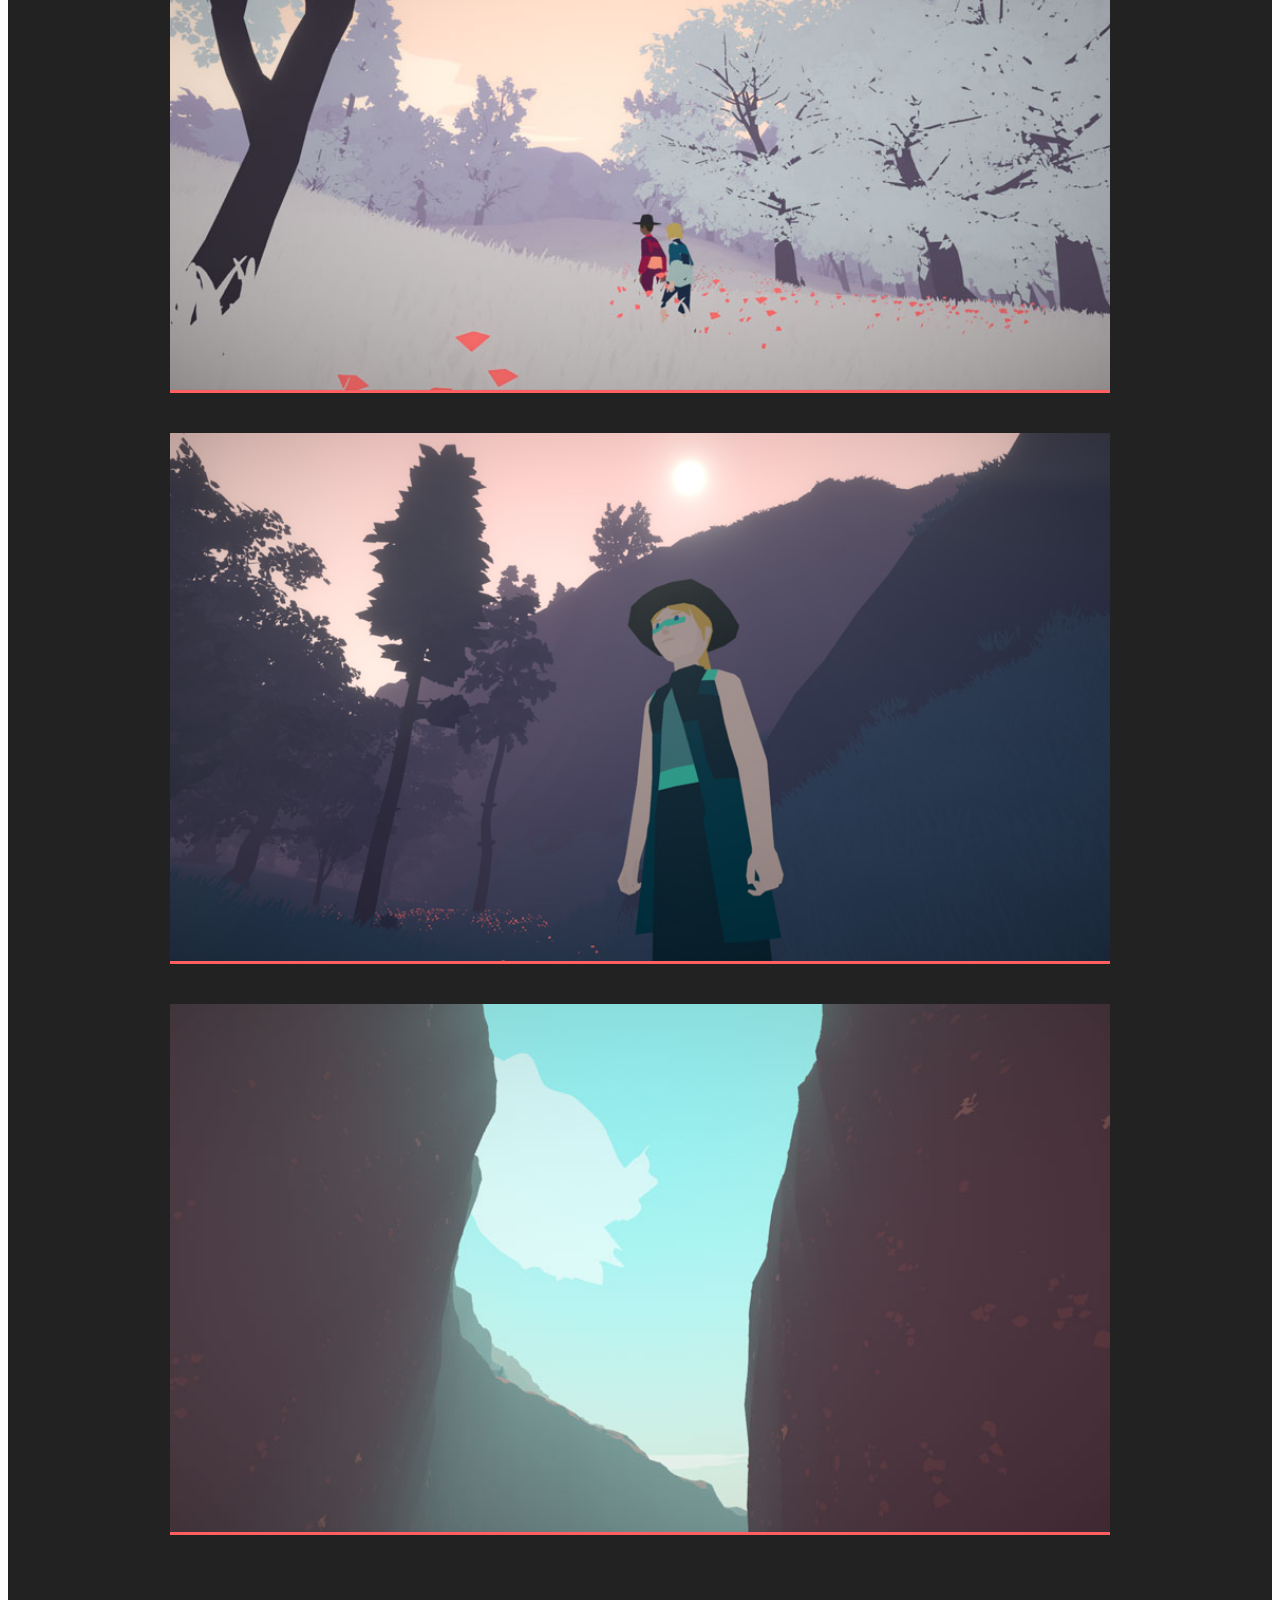
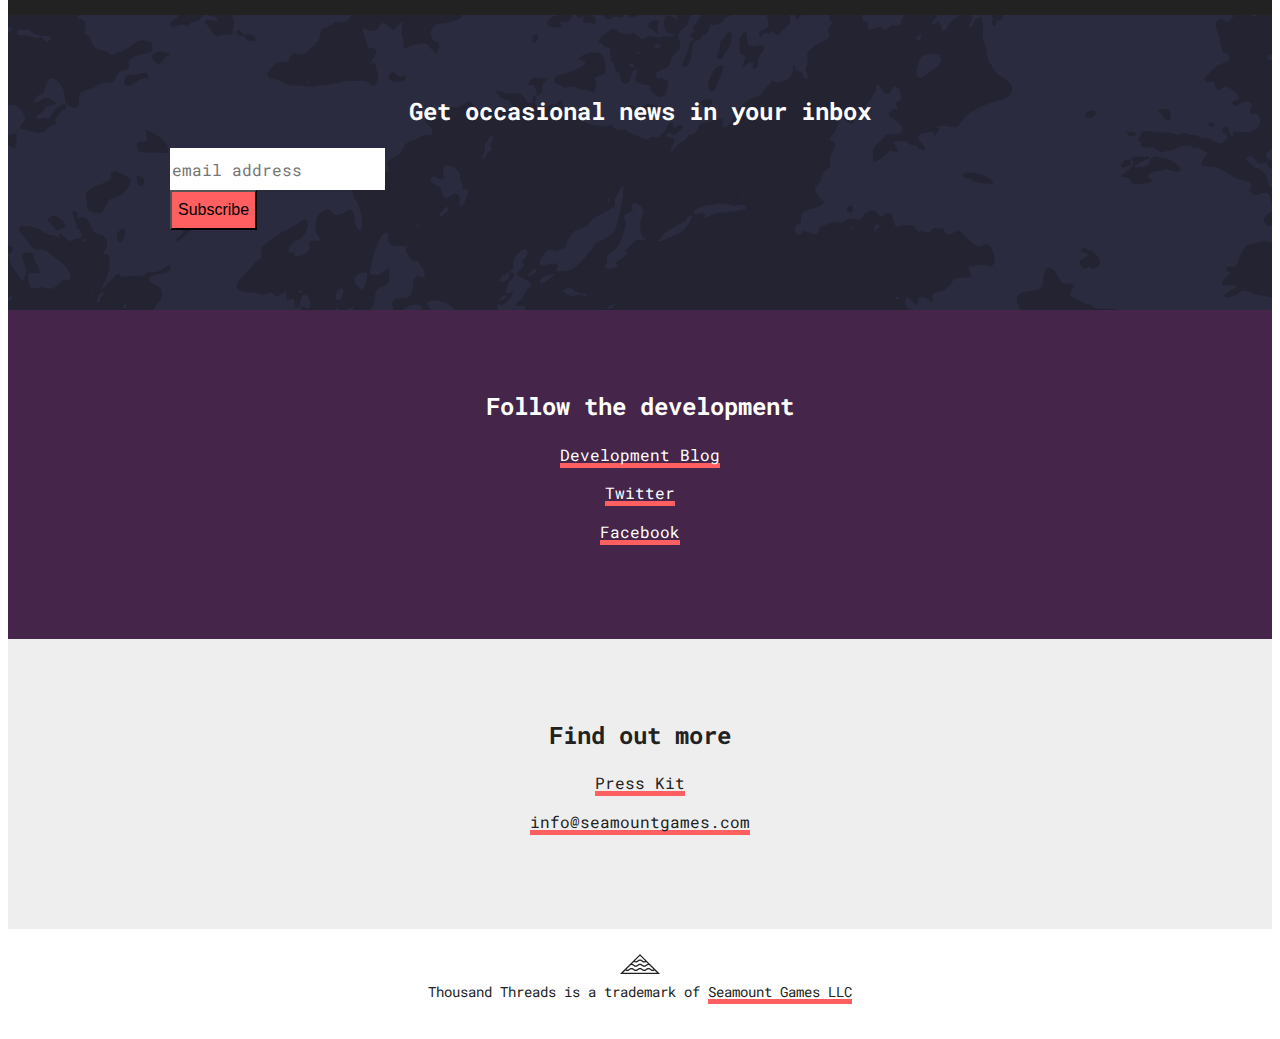
==== commit 19c7a405: "Steam widget" ====
--- a/index.html
+++ b/index.html
@@ -49,9 +49,24 @@
                 </div>
             </div>
 
-            <div class="content video">
+            <div class="content video more-content">
                 <div class="videowrapper">
                     <iframe src="https://www.youtube.com/embed/nJ4QrPnD0JU?rel=0" frameborder="0" allowfullscreen></iframe>
+                </div>
+            </div>
+
+            <div class="content">
+                <h2 class="center">
+                    Add to your Wishlist!
+                </h2>
+                <!-- <div class="center">
+                    <a href="https://store.steampowered.com/app/972770/Thousand_Threads/" class="store-button image-link">
+                        <span class="visuallyhidden">Steam</span>
+                        <svg id="Layer_1" data-name="Layer 1" xmlns="http://www.w3.org/2000/svg" width="132.6765" height="40" viewBox="0 0 265.35 80"><defs><style>.cls-1{fill:#fff;}</style></defs><title>steam_logo</title><path class="cls-1" d="M867.68,499.67a40,40,0,0,0-39.86,36.79l21.44,8.86a11.27,11.27,0,0,1,6.37-2l.63,0,9.54-13.82c0-.06,0-.13,0-.19a15.09,15.09,0,1,1,15.09,15.08h-.34l-13.6,9.7c0,.18,0,.36,0,.54a11.32,11.32,0,0,1-22.42,2.23l-15.33-6.34a40,40,0,1,0,38.48-50.9Z" transform="translate(-827.82 -499.67)"/><path class="cls-1" d="M852.89,560.36l-4.92-2a8.49,8.49,0,0,0,15.5-6.91,8.47,8.47,0,0,0-10.85-4.71l5.08,2.1a6.26,6.26,0,1,1-4.81,11.55Z" transform="translate(-827.82 -499.67)"/><path class="cls-1" d="M890.93,529.36a10,10,0,1,0-10,10A10.06,10.06,0,0,0,890.93,529.36Zm-17.58,0a7.55,7.55,0,1,1,7.55,7.55A7.55,7.55,0,0,1,873.35,529.34Z" transform="translate(-827.82 -499.67)"/><path class="cls-1" d="M950.4,527l-2.68,4.71a13.33,13.33,0,0,0-7.3-2.31c-2.79,0-4.52,1.15-4.52,3.22,0,2.52,3.07,3.1,7.63,4.74,4.9,1.73,7.71,3.77,7.71,8.26,0,6.14-4.83,9.59-11.77,9.59a21.33,21.33,0,0,1-10.6-2.78l2-5.22a18.6,18.6,0,0,0,8.32,2.14c3.66,0,5.41-1.35,5.41-3.35,0-2.29-2.66-3-6.95-4.39-4.88-1.63-8.27-3.77-8.27-8.74,0-5.61,4.49-8.83,10.95-8.83A17.19,17.19,0,0,1,950.4,527Z" transform="translate(-827.82 -499.67)"/><path class="cls-1" d="M971.35,530v24.72H965V530h-9.16V524.6h24.6V530Z" transform="translate(-827.82 -499.67)"/><path class="cls-1" d="M993.79,530v6.79h12.07v5.41H993.79v7.07h14v5.46H987.48V524.6h20.32V530Z" transform="translate(-827.82 -499.67)"/><path class="cls-1" d="M1021.88,548.88l-2,5.85h-6.62l11.3-30.13h6.35l11.62,30.13h-6.84l-2-5.85Zm5.83-17.09-4.11,12.06h8.31Z" transform="translate(-827.82 -499.67)"/><path class="cls-1" d="M1074.93,536.25l-8.25,17.61h-3.56L1055,536.41v18.32h-6V524.6h6l10.13,21.75,9.77-21.75H1081v30.13h-6Z" transform="translate(-827.82 -499.67)"/><path class="cls-1" d="M1093.17,528.4a4.18,4.18,0,1,1-4.17-4.19A4.07,4.07,0,0,1,1093.17,528.4Zm-7.64,0a3.47,3.47,0,1,0,3.47-3.51A3.37,3.37,0,0,0,1085.53,528.4Zm3.53-2.14c1.08,0,1.45.57,1.45,1.19a1.25,1.25,0,0,1-.75,1.14l1,1.81h-.79l-.82-1.61h-.84v1.61h-.66v-4.14Zm-.78,1.93h.74a.69.69,0,0,0,.76-.68c0-.38-.2-.62-.76-.62h-.74Z" transform="translate(-827.82 -499.67)"/></svg>
+                    </a>
+                </div> -->
+                <div class="center">
+                    <iframe src="https://store.steampowered.com/widget/972770/" frameborder="0" width="646" height="190"></iframe>
                 </div>
             </div>
         </header>
@@ -102,8 +117,8 @@
                     <li>Beautiful landscapes to explore.</li>
                 </ul>
                 <p class="long-text">
-                    <b>Platforms:</b> Windows and Mac &mdash; Steam. Potential for others.<br>
-                    <b>Release date:</b> 2018 — <a href="#newsletter">Sign up</a> for the newsletter to get notified.<br>
+                    <b>Platforms:</b> Windows and Mac &mdash; <a href="https://store.steampowered.com/app/972770/Thousand_Threads/">Steam</a>. Potential for others.<br>
+                    <b>Coming soon</b> — <a href="#newsletter">Sign up</a> for the newsletter to get notified.<br>
                 </p>
                 <p class="long-text">
                     <b>Made by:</b> Brett Johnson
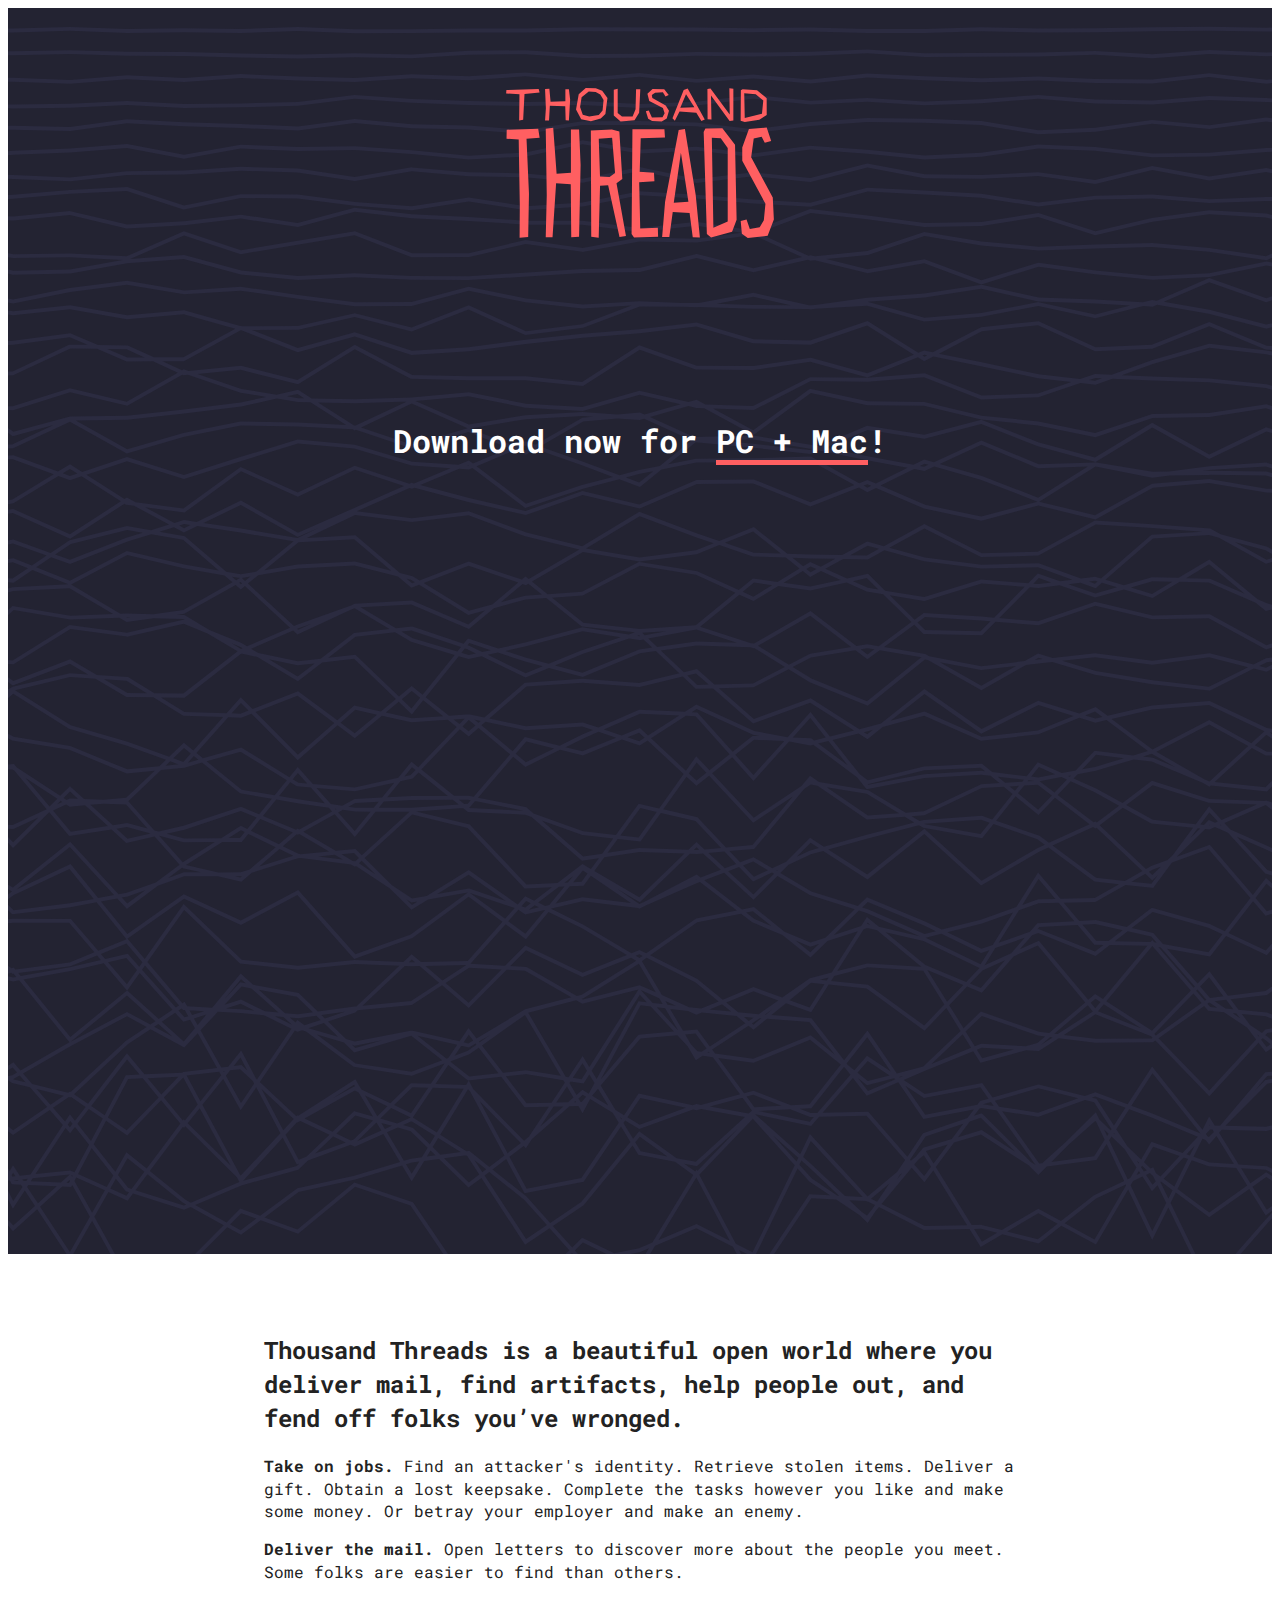
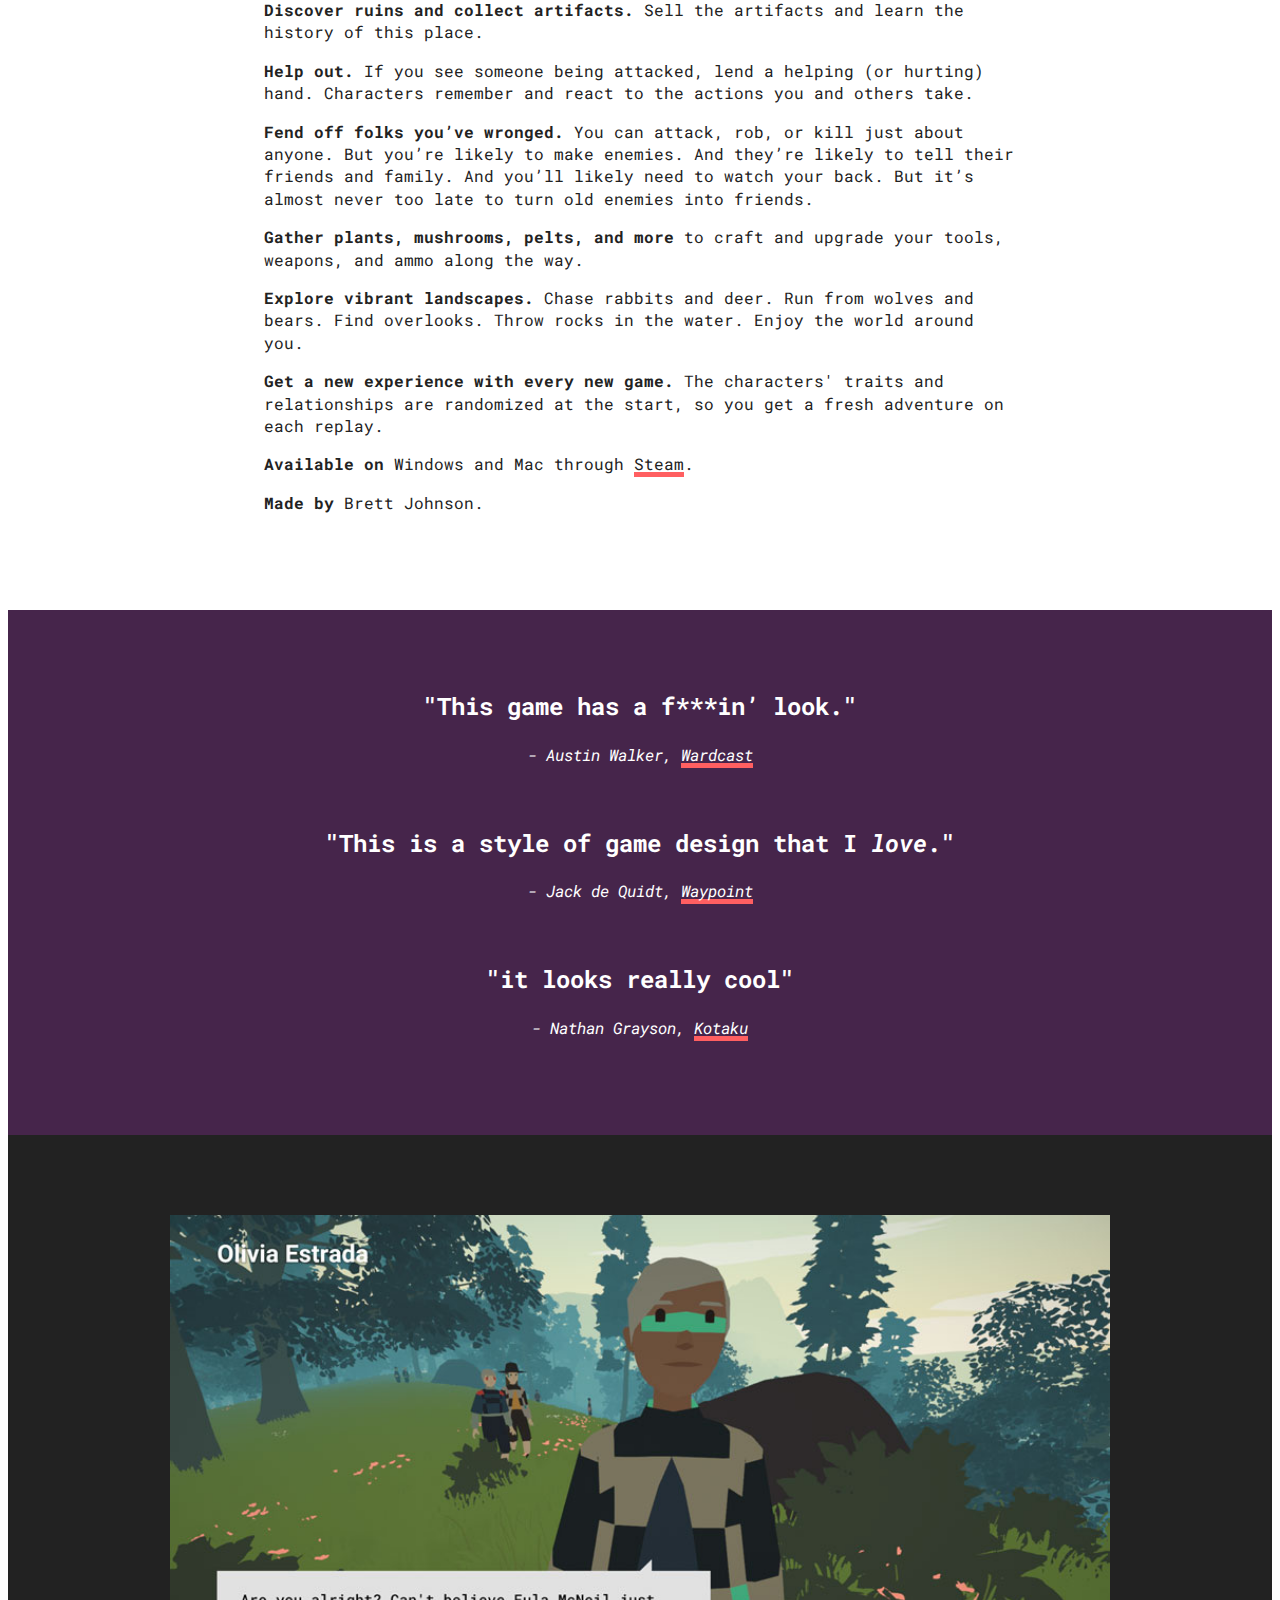
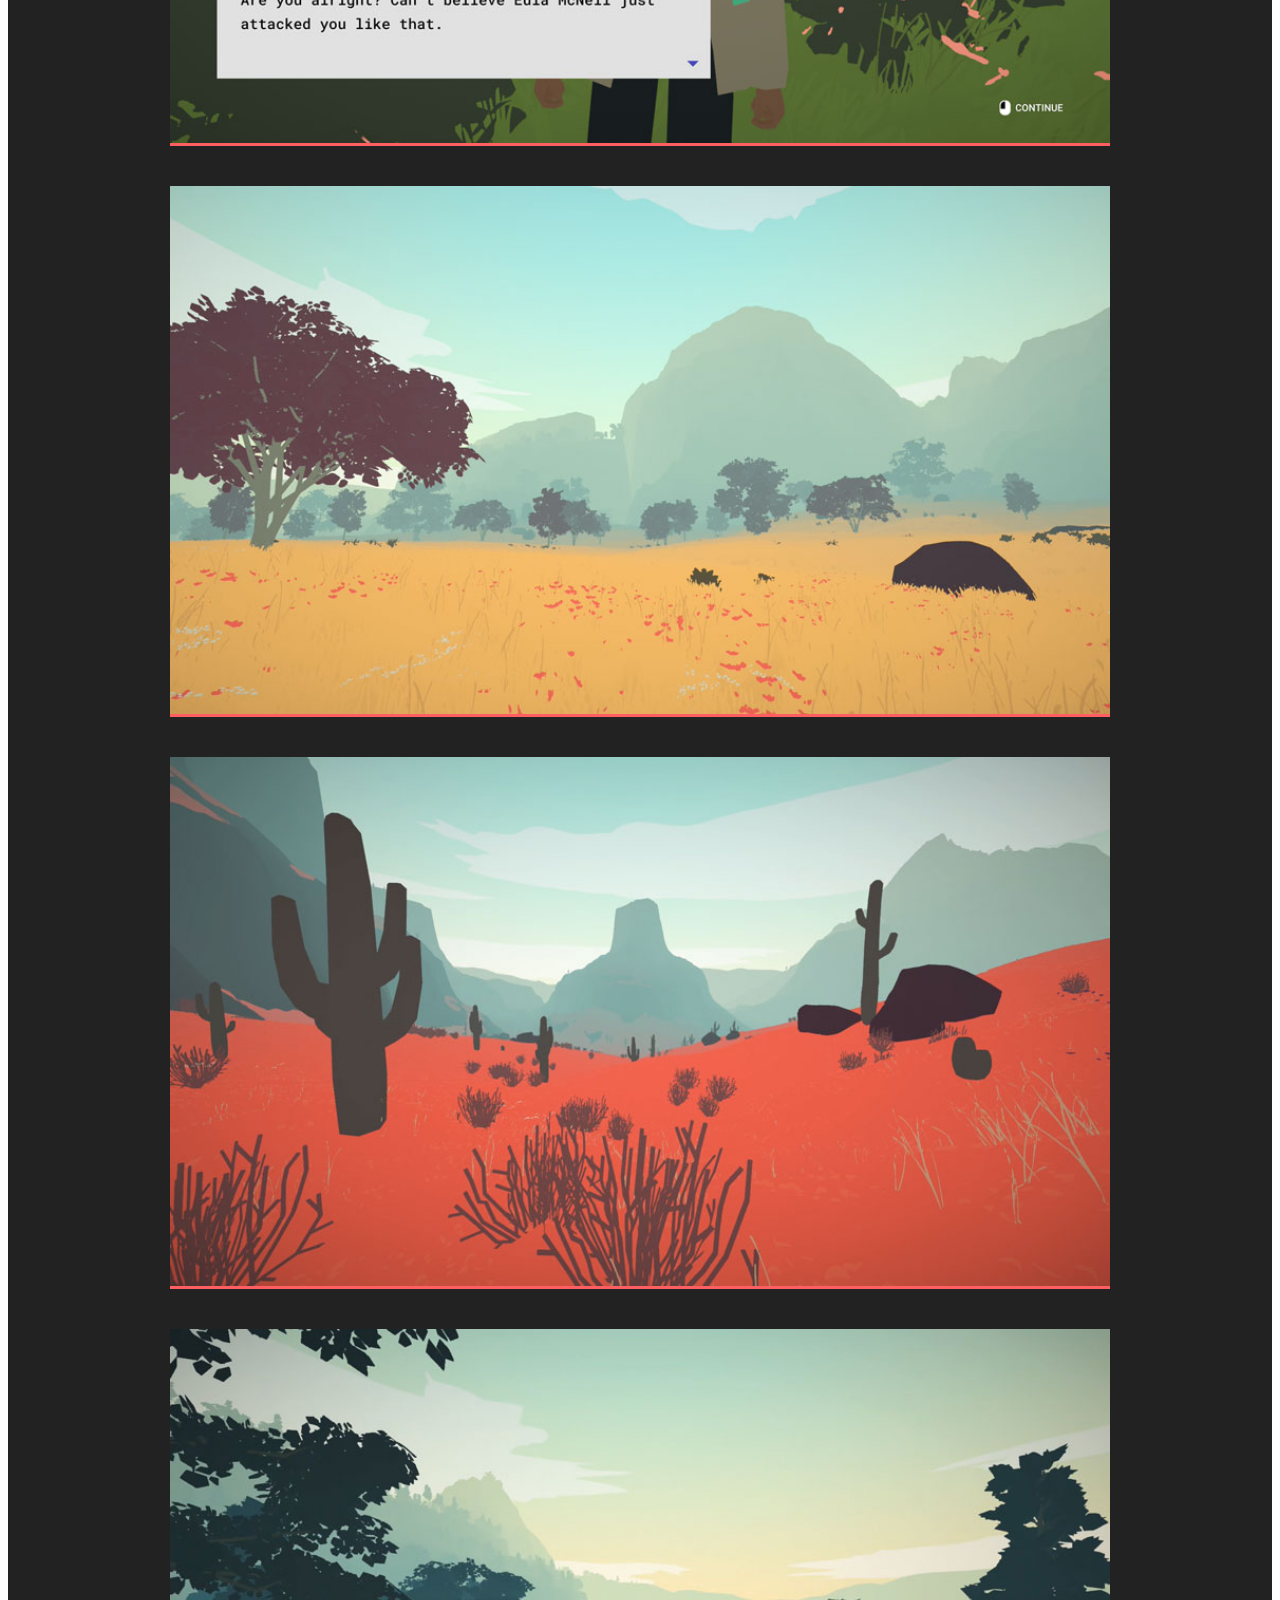
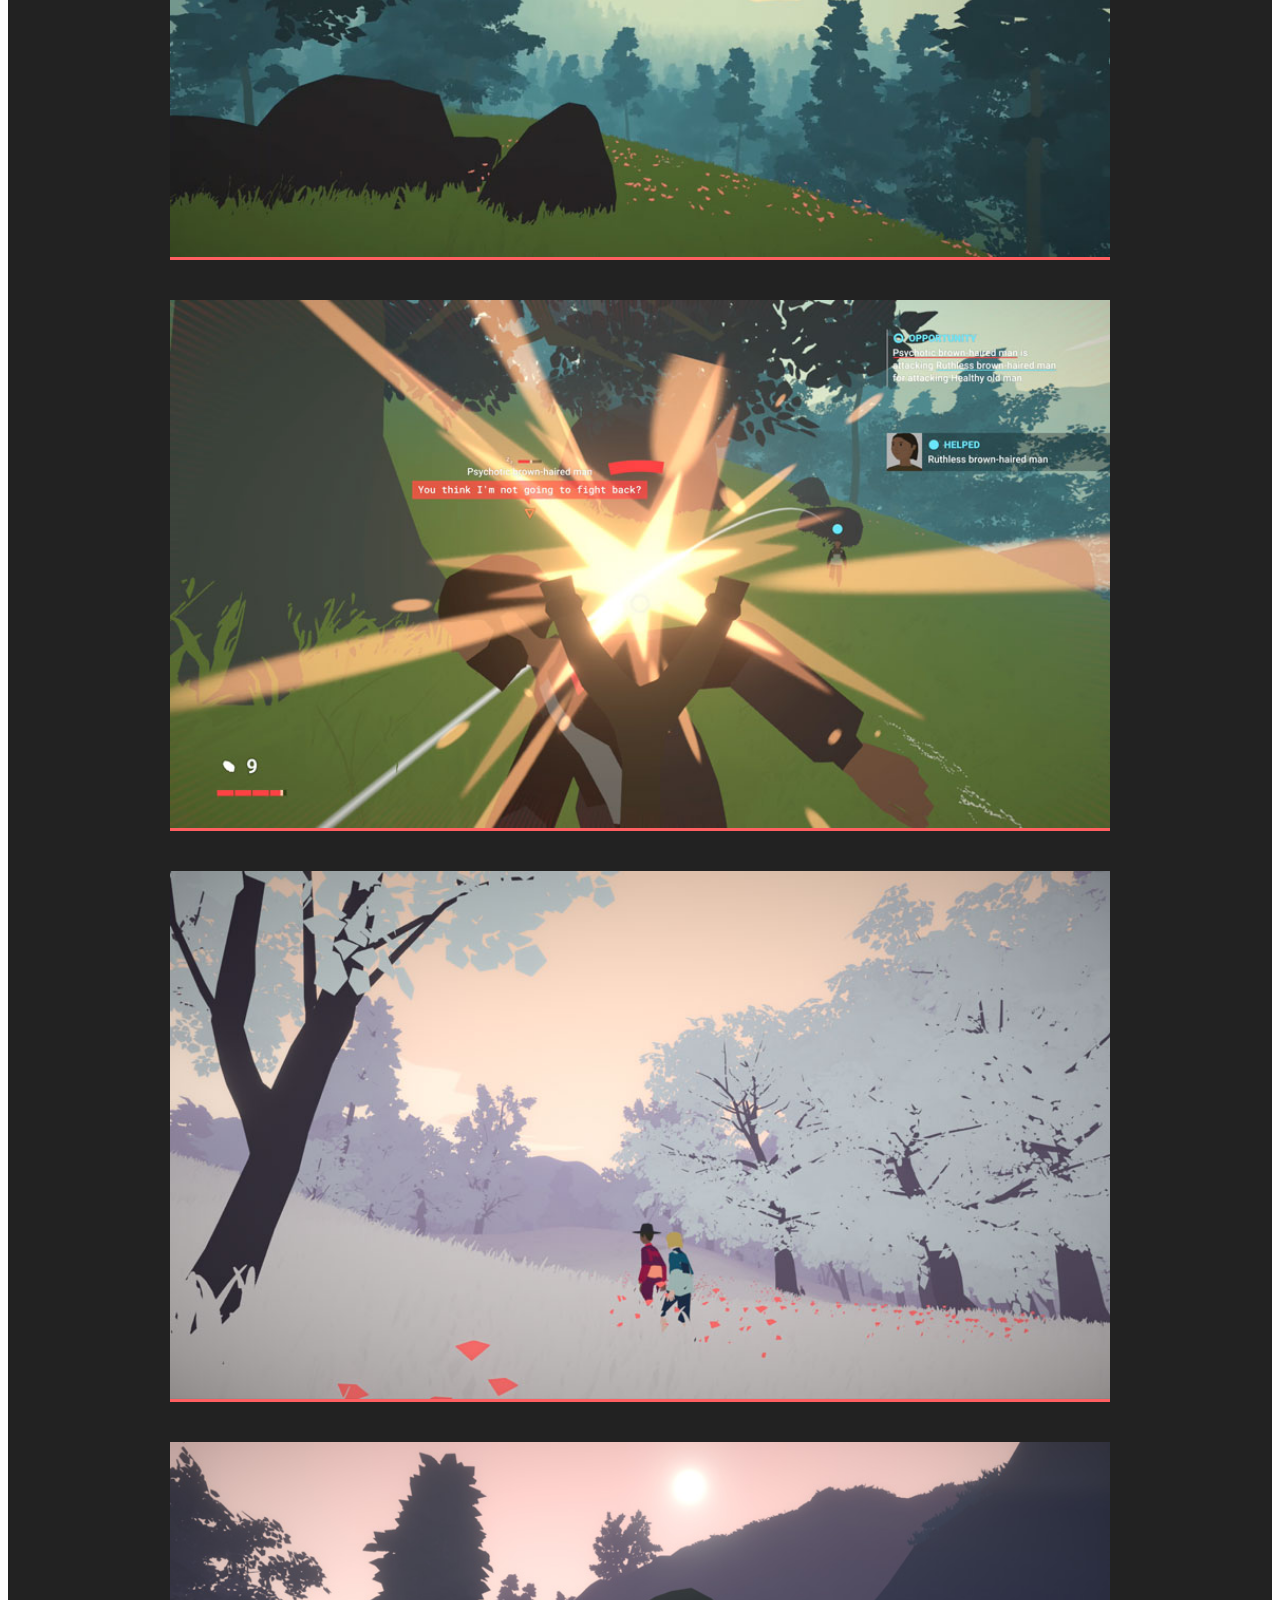
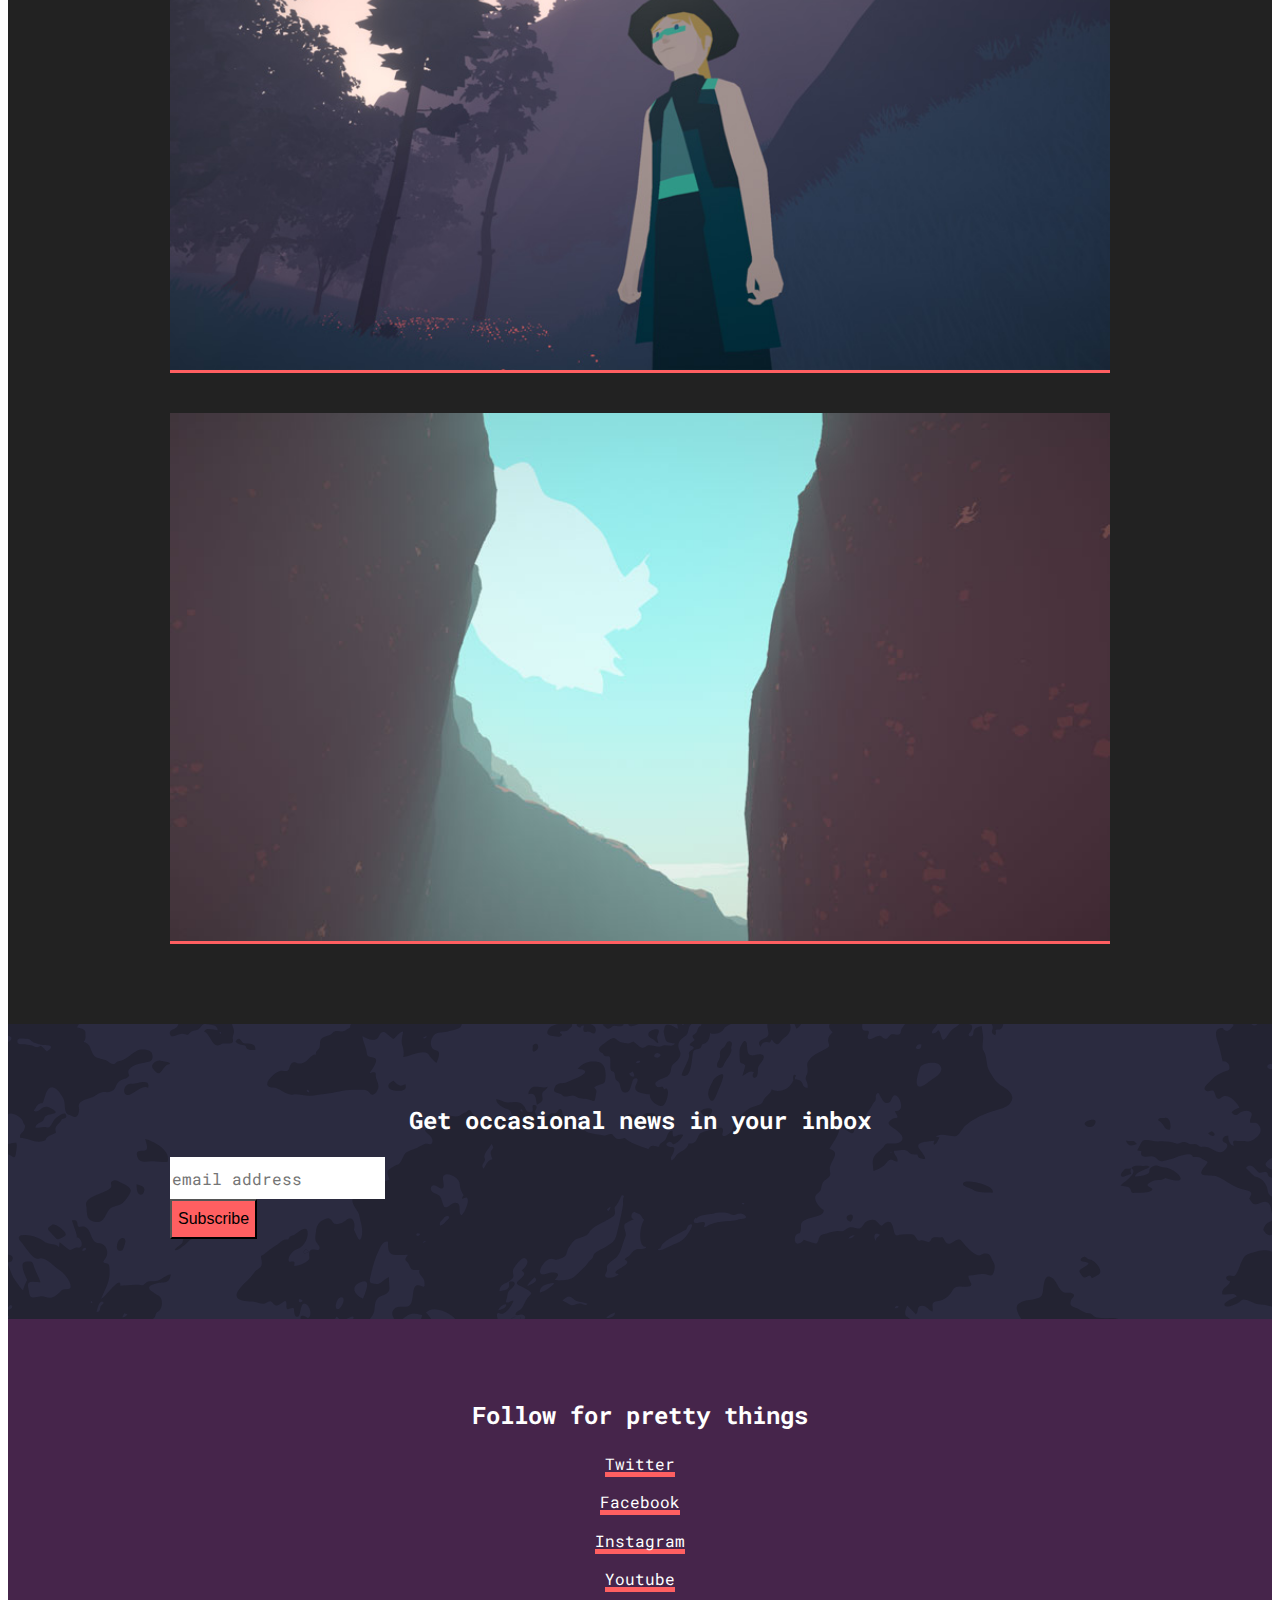
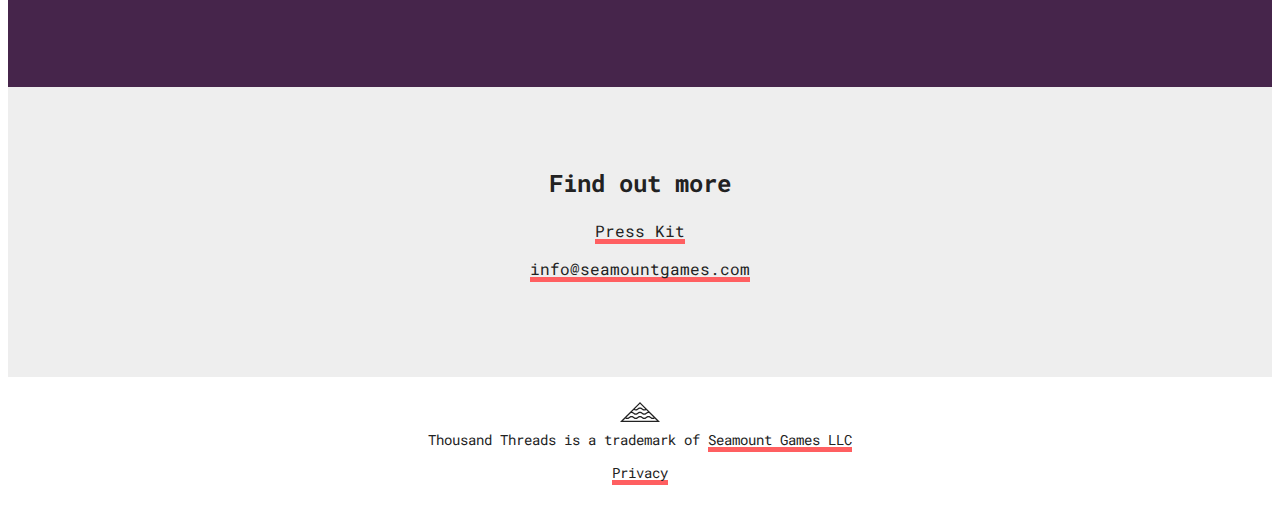
==== commit 5d3f0ca0: "Updated analytics" ====
--- a/index.html
+++ b/index.html
@@ -1,10 +1,10 @@
 <!doctype html>
-<html class="no-js" lang="">
+<html class="no-js" lang="en">
     <head>
         <meta charset="utf-8">
         <meta http-equiv="x-ua-compatible" content="ie=edge">
-        <title>Thousand Threads - an open world game where your actions matter</title>
-        <meta name="description" content="Thousand Threads is an open world game where characters remember and react to the things you do — where your actions matter.">
+        <title>Thousand Threads - a beautiful open world game where you deliver mail</title>
+        <meta name="description" content="Explore a beautiful open world where you deliver mail, find artifacts, help people out, and fend off folks you’ve wronged.">
         <meta name="viewport" content="width=device-width, initial-scale=1">
 
         <link rel="apple-touch-icon" href="apple-touch-icon.png">
@@ -23,9 +23,8 @@
             <p class="browserupgrade">You are using an <strong>outdated</strong> browser. Please <a href="http://browsehappy.com/">upgrade your browser</a> to improve your experience.</p>
         <![endif]-->
 
-        <nav class="main-nav content-container">
-            <div class="content">
-                <a href="http://seamountgames.tumblr.com">Development Blog</a>
+        <!-- <nav class="main-nav content-container">
+            <div class="content">
                 <a href="press/">Press Kit</a>
                 <a href="https://twitter.com/threadsgame" class="image-link">
                     <span class="visuallyhidden">Twitter</span>
@@ -35,44 +34,97 @@
                     <span class="visuallyhidden">Facebook</span>
                     <svg class="social-logo" xmlns="http://www.w3.org/2000/svg" width="18" height="18" viewBox="0 0 18 18"><path class="shape" fill="#FFF" d="M17.007 0H.993C.443 0 0 .445 0 .994v16.013c0 .548.444.993.993.993h8.62v-6.97H7.27V8.313h2.345V6.31c0-2.325 1.42-3.59 3.494-3.59.992 0 1.847.073 2.095.106v2.43h-1.438c-1.128 0-1.347.537-1.347 1.323v1.733h2.69l-.35 2.717h-2.34V18h4.587c.55 0 .993-.445.993-.994V.994c0-.55-.444-.994-.993-.994z"/></svg>
                 </a>
-            </div>
-        </nav>
+                <a href="https://www.instagram.com/thousandthreadsgame/" class="image-link">
+                    <span class="visuallyhidden">Instagram</span>
+                    <svg class="social-logo" viewBox="0 0 504 504" xmlns="http://www.w3.org/2000/svg" fill-rule="evenodd" clip-rule="evenodd" stroke-linejoin="round" stroke-miterlimit="2"><g fill="#030404" fill-rule="nonzero"><path class="shape" d="M251.921.159c-68.418 0-76.997.29-103.867 1.516-26.814 1.224-45.127 5.482-61.152 11.71-16.566 6.438-30.615 15.052-44.62 29.057-14.005 14.005-22.619 28.054-29.057 44.62-6.228 16.024-10.486 34.337-11.71 61.151C.289 175.083 0 183.662 0 252.08c0 68.417.289 76.996 1.515 103.866 1.224 26.814 5.482 45.127 11.71 61.151 6.438 16.566 15.052 30.615 29.057 44.621 14.005 14.005 28.054 22.619 44.62 29.057 16.025 6.227 34.338 10.486 61.152 11.709 26.87 1.226 35.449 1.516 103.867 1.516 68.417 0 76.996-.29 103.866-1.516 26.814-1.223 45.127-5.482 61.151-11.709 16.566-6.438 30.615-15.052 44.621-29.057 14.005-14.006 22.619-28.055 29.057-44.621 6.227-16.024 10.486-34.337 11.709-61.151 1.226-26.87 1.516-35.449 1.516-103.866 0-68.418-.29-76.997-1.516-103.867-1.223-26.814-5.482-45.127-11.709-61.151-6.438-16.566-15.052-30.615-29.057-44.62-14.006-14.005-28.055-22.619-44.621-29.057-16.024-6.228-34.337-10.486-61.151-11.71C328.917.449 320.338.159 251.921.159zm0 45.392c67.265 0 75.233.256 101.797 1.468 24.562 1.121 37.901 5.225 46.778 8.674 11.759 4.57 20.151 10.03 28.966 18.845 8.816 8.815 14.275 17.208 18.845 28.966 3.45 8.877 7.554 22.216 8.674 46.778 1.212 26.564 1.469 34.532 1.469 101.798 0 67.265-.257 75.233-1.469 101.797-1.12 24.562-5.224 37.901-8.674 46.778-4.57 11.759-10.029 20.151-18.845 28.966-8.815 8.816-17.207 14.275-28.966 18.845-8.877 3.45-22.216 7.554-46.778 8.674-26.56 1.212-34.527 1.469-101.797 1.469-67.271 0-75.237-.257-101.798-1.469-24.562-1.12-37.901-5.224-46.778-8.674-11.759-4.57-20.151-10.029-28.967-18.845-8.815-8.815-14.275-17.207-18.844-28.966-3.45-8.877-7.554-22.216-8.675-46.778-1.212-26.564-1.468-34.532-1.468-101.797 0-67.266.256-75.234 1.468-101.798 1.121-24.562 5.225-37.901 8.675-46.778 4.569-11.758 10.029-20.151 18.844-28.966 8.816-8.815 17.208-14.275 28.967-18.845 8.877-3.449 22.216-7.553 46.778-8.674 26.564-1.212 34.532-1.468 101.798-1.468z"/><path class="shape" d="M251.921 336.053c-46.378 0-83.974-37.596-83.974-83.973 0-46.378 37.596-83.974 83.974-83.974 46.377 0 83.973 37.596 83.973 83.974 0 46.377-37.596 83.973-83.973 83.973zm0-213.338c-71.447 0-129.365 57.918-129.365 129.365 0 71.446 57.918 129.364 129.365 129.364 71.446 0 129.364-57.918 129.364-129.364 0-71.447-57.918-129.365-129.364-129.365zM416.627 117.604c0 16.696-13.535 30.23-30.231 30.23-16.695 0-30.23-13.534-30.23-30.23 0-16.696 13.535-30.23 30.23-30.23 16.696 0 30.231 13.534 30.231 30.23z"/></g></svg>
+                </a>
+                <a href="http://www.youtube.com/c/Seamount" class="image-link">
+                    <span class="visuallyhidden">Youtube</span>
+                    <svg class="social-logo" viewBox="0 0 176 124" xmlns="http://www.w3.org/2000/svg" fill-rule="evenodd" clip-rule="evenodd" stroke-linejoin="round" stroke-miterlimit="2"><path class="shape" d="M172.322 19.363c-2.024-7.621-7.988-13.624-15.56-15.661C143.037 0 88 0 88 0S32.963 0 19.237 3.702c-7.572 2.037-13.536 8.04-15.56 15.661C0 33.178 0 62 0 62s0 28.823 3.677 42.637c2.024 7.622 7.988 13.624 15.56 15.662C32.963 124 88 124 88 124s55.037 0 68.762-3.701c7.572-2.038 13.536-8.04 15.56-15.662C176 90.823 176 62 176 62s0-28.822-3.678-42.637zM70 88.169V35.832l46 26.169-46 26.168z" fill="#403f41" fill-rule="nonzero"/></svg>
+                </a>
+            </div>
+        </nav> -->
 
         <header class="content-container section bg-lines">
-            <div class="content title more-content">
+            <div class="content title">
                 <div class="box">
                     <h1>
                         <span class="visuallyhidden">Thousand Threads</span>
                         <svg class="logo" xmlns="http://www.w3.org/2000/svg" width="524.615" height="293.922" viewBox="0 0 524.615 293.922"><g fill-rule="evenodd" clip-rule="evenodd"><path class="shape" d="M216.297 186.883l11.357-8.688-5.764-92.764-14.68-4.065-41.233 1.887.786 208.426 14.637 1.627 2.61-101.602 15.868-1.04 22.277 101.51 12.64-2.124-18.498-103.167zm-13.64-12.343l-18.706-1-2.437-73.88 26.12-2.416 5.805 69.462-10.78 7.834zM355.727 1.112l-7.82 2.988-21.967 55.143 4.644 5.068 9.217-18.343 32.857 2.29 9.903 16.41 6.678-3.103-33.51-60.452zm-14.423 37.56l11.175-26.208 16.393 25.174-27.57 1.033zM63.77 2.112l1.83 6.762-29.593 2.71-2.623 50.728-7.916 1.345.642-51.615L0 10.677.532 4.07M62.832 79.762l2.84 17.76-25.72 1.71 4.81 108.11-1.563 84.617-16.837 1.347.43-62.605-2.178-130.012L.738 99.325l.395-17.604M371.468 209.737L350.335 80.172 338.13 82.3l-26.665 140.783-5.698 68.086-.234.577 14.242.037 6.7-48.693 33 2.075 6.153 47.334 14.018.27-8.178-83.033zM328.5 224.73l13.976-97.615 14.666 95.54-28.64 2.074zM522.47 214.725l-42.31-79.05 5-36.897 15.454-3.464 6.187 11.853 12.552-3.463-8.776-26.17-34.85 2.834-13.062 36.34v25.853l45.45 84.327-3.184 32.47-8.078 13.442-19.37 3.587-6.396-18.586-11.482 2.99 2.324 24.804 11.54 8.328 39-4.207 12.147-31.863M312.688 34.237L286.478 19.4l-.986-5.82 6.332-4.157 15.3-1.037 5.124 8.148 6.365-3.037-8.85-11.236-22.893-.35-10.04 9.283 3.666 14.148 26.714 13.93 3.322 10.083-4.078 8.022-20.748.332-6.264-13.565-5.655 1.193 4.55 14.83 7.69 4.492 18.823 1 9.84-5.857 4.43-15.237M448.55 111.2L423.7 78.866l-33.306.463-3.322 6.808 6.268 200.02 8.232 6.925 41.164-11.322 8.905-23.685-3.09-146.875zm-42.478 162.875l-3-176.5 17.5 1 13.605 19v144l-28.105 12.5zM510.55 19.87L491.607 4.56l-28.224-2.207-3.442 1.838-.425 59.892 8.09 2.584L496.1 62.11l14.503-9.24-.055-33zm-42.97 39.068l-.987-48.89 22.4 2.287 14.893 12.05-2.605 25.956-33.7 8.598zM297.246 273.674l-34.5 1.5-2-90.5 29.828-1.832-.828-16.666-28-2 2-65.5 47.54-1.65-1.128-16.326-62.67.23-1.69 205.278 4.78 6.732 47.23-1.258M77.593 79.952l2 130.088-2 82.443h13.333l7-105.89 28.667 2 1 103.677 15.333-.787 3-140.777-3-69.34h-16v84.674l-28 2-6.667-90.11M76.26 2.097l1.614 37.68-1.614 23.88h7.763l1.652-28.672 30.143.58.808 27.742 6.378.35 2.422-41.066-2.422-20.085h-6.917v23.658l-28.99.58L84.715 1.51M188.222 5.24L175.565.352 155.98 0l-13.756 12.343-5.3 29.73 10.148 18.923 19.152 3.993 19.14-5.023 9.177-9.048 4.022-31.46-10.34-14.22zm.704 38.966l-7.387 8.713-18.792 3.035-12.572-3.75-5.25-15 3-19.145 14-11.267 13.54 1.15 8.96 4.762 6.5 11-2 20.5zM218.593 1.51v47.53l8.333 7h20.87l5.797-14.334 1-39.195h8.333l-2.333 45.863-9 14.667-27.333 2.63-13.334-11.63V3.51M394.77 61.04l-.36-59.3 5.97-.772 37.723 50.738-.707-51 7.864.805v62.147l-7.393 1.045-36.47-49.867 1 46.87"/></g></svg>
                     </h1>
-                    <p>An open world game where your actions matter.</p>
-                </div>
-            </div>
-
-            <div class="content video more-content">
-                <div class="videowrapper">
-                    <iframe src="https://www.youtube.com/embed/nJ4QrPnD0JU?rel=0" frameborder="0" allowfullscreen></iframe>
-                </div>
-            </div>
-
-            <div class="content">
-                <h2 class="center">
-                    Add to your Wishlist!
-                </h2>
+                    <!-- <p>An open world game where your actions matter.</p> -->
+                </div>
+            </div>
+
+            <div class="content">
+                <h1 class="center">
+                    Download now for <a href="https://store.steampowered.com/app/972770/Thousand_Threads/">PC + Mac</a>!
+                </h1>
                 <!-- <div class="center">
                     <a href="https://store.steampowered.com/app/972770/Thousand_Threads/" class="store-button image-link">
                         <span class="visuallyhidden">Steam</span>
                         <svg id="Layer_1" data-name="Layer 1" xmlns="http://www.w3.org/2000/svg" width="132.6765" height="40" viewBox="0 0 265.35 80"><defs><style>.cls-1{fill:#fff;}</style></defs><title>steam_logo</title><path class="cls-1" d="M867.68,499.67a40,40,0,0,0-39.86,36.79l21.44,8.86a11.27,11.27,0,0,1,6.37-2l.63,0,9.54-13.82c0-.06,0-.13,0-.19a15.09,15.09,0,1,1,15.09,15.08h-.34l-13.6,9.7c0,.18,0,.36,0,.54a11.32,11.32,0,0,1-22.42,2.23l-15.33-6.34a40,40,0,1,0,38.48-50.9Z" transform="translate(-827.82 -499.67)"/><path class="cls-1" d="M852.89,560.36l-4.92-2a8.49,8.49,0,0,0,15.5-6.91,8.47,8.47,0,0,0-10.85-4.71l5.08,2.1a6.26,6.26,0,1,1-4.81,11.55Z" transform="translate(-827.82 -499.67)"/><path class="cls-1" d="M890.93,529.36a10,10,0,1,0-10,10A10.06,10.06,0,0,0,890.93,529.36Zm-17.58,0a7.55,7.55,0,1,1,7.55,7.55A7.55,7.55,0,0,1,873.35,529.34Z" transform="translate(-827.82 -499.67)"/><path class="cls-1" d="M950.4,527l-2.68,4.71a13.33,13.33,0,0,0-7.3-2.31c-2.79,0-4.52,1.15-4.52,3.22,0,2.52,3.07,3.1,7.63,4.74,4.9,1.73,7.71,3.77,7.71,8.26,0,6.14-4.83,9.59-11.77,9.59a21.33,21.33,0,0,1-10.6-2.78l2-5.22a18.6,18.6,0,0,0,8.32,2.14c3.66,0,5.41-1.35,5.41-3.35,0-2.29-2.66-3-6.95-4.39-4.88-1.63-8.27-3.77-8.27-8.74,0-5.61,4.49-8.83,10.95-8.83A17.19,17.19,0,0,1,950.4,527Z" transform="translate(-827.82 -499.67)"/><path class="cls-1" d="M971.35,530v24.72H965V530h-9.16V524.6h24.6V530Z" transform="translate(-827.82 -499.67)"/><path class="cls-1" d="M993.79,530v6.79h12.07v5.41H993.79v7.07h14v5.46H987.48V524.6h20.32V530Z" transform="translate(-827.82 -499.67)"/><path class="cls-1" d="M1021.88,548.88l-2,5.85h-6.62l11.3-30.13h6.35l11.62,30.13h-6.84l-2-5.85Zm5.83-17.09-4.11,12.06h8.31Z" transform="translate(-827.82 -499.67)"/><path class="cls-1" d="M1074.93,536.25l-8.25,17.61h-3.56L1055,536.41v18.32h-6V524.6h6l10.13,21.75,9.77-21.75H1081v30.13h-6Z" transform="translate(-827.82 -499.67)"/><path class="cls-1" d="M1093.17,528.4a4.18,4.18,0,1,1-4.17-4.19A4.07,4.07,0,0,1,1093.17,528.4Zm-7.64,0a3.47,3.47,0,1,0,3.47-3.51A3.37,3.37,0,0,0,1085.53,528.4Zm3.53-2.14c1.08,0,1.45.57,1.45,1.19a1.25,1.25,0,0,1-.75,1.14l1,1.81h-.79l-.82-1.61h-.84v1.61h-.66v-4.14Zm-.78,1.93h.74a.69.69,0,0,0,.76-.68c0-.38-.2-.62-.76-.62h-.74Z" transform="translate(-827.82 -499.67)"/></svg>
                     </a>
                 </div> -->
-                <div class="center">
-                    <iframe src="https://store.steampowered.com/widget/972770/" frameborder="0" width="646" height="190"></iframe>
+            </div>
+
+            <div class="content video">
+                <div class="videowrapper">
+                    <iframe title="Thousand Threads Trailer" src="https://www.youtube-nocookie.com/embed/hcRd5-MhUYM?vq=hd1080&modestbranding=1&rel=0&color=white" width="560" height="315" frameborder="0"></iframe>
                 </div>
             </div>
         </header>
 
+        
+
+        <article class="content-container section">
+            <div class="content">
+                <h2 class="long-text">
+                    Thousand Threads is a beautiful open world where you deliver mail, find artifacts, help people out, and fend off folks you’ve wronged.
+                </h2>
+                <p class="long-text">
+                    <b>Take on jobs.</b> Find an attacker's identity. Retrieve stolen items. Deliver a gift. Obtain a lost keepsake. Complete the tasks however you like and make some money. Or betray your employer and make an enemy.
+                </p>
+                <p class="long-text">
+                    <b>Deliver the mail.</b> Open letters to discover more about the people you meet. Some folks are easier to find than others.
+                </p>
+                <p class="long-text">
+                    <b>Discover ruins and collect artifacts.</b> Sell the artifacts and learn the history of this place.  
+                </p>
+                <p class="long-text">
+                    <b>Help out.</b> If you see someone being attacked, lend a helping (or hurting) hand. Characters remember and react to the actions you and others take.
+                </p>
+                <p class="long-text">
+                    <b>Fend off folks you’ve wronged.</b> You can attack, rob, or kill just about anyone. But you’re likely to make enemies. And they’re likely to tell their friends and family. And you’ll likely need to watch your back. But it’s almost never too late to turn old enemies into friends.
+                </p>
+                <p class="long-text">
+                    <b>Gather plants, mushrooms, pelts, and more</b> to craft and upgrade your tools, weapons, and ammo along the way.
+                </p>
+                <p class="long-text">
+                    <b>Explore vibrant landscapes.</b> Chase rabbits and deer. Run from wolves and bears. Find overlooks. Throw rocks in the water. Enjoy the world around you.
+                </p>
+                <p class="long-text">
+                    <b>Get a new experience with every new game.</b> The characters' traits and relationships are randomized at the start, so you get a fresh adventure on each replay.
+                </p>
+                <p class="long-text">
+                    <b>Available on</b> Windows and Mac through <a href="https://store.steampowered.com/app/972770/Thousand_Threads/">Steam</a>.
+                </p>
+                <p class="long-text">
+                    <b>Made by</b> Brett Johnson.
+                </p>
+            </div>
+        </article>
+
         <section class="content-container section bg-purple">
             <div class="content">
+                <h2 class="center">
+                    "This game has a f***in’ look."
+                </h2>
+                <p class="center">
+                    <cite>- Austin Walker, <a href="http://ward-games.com/podcast/episode-150-hidden-gems-pax-west/">Wardcast</a></cite>
+                </p>
+                <br />
+                <br />
                 <h2 class="center">
                     "This is a style of game design that I <em>love</em>."
                 </h2>
@@ -80,15 +132,9 @@
                     <cite>- Jack de Quidt, <a href="https://waypoint.vice.com/en_us/article/ev4yv4/three-violent-minutes-with-a-game-that-remembers-why-it-hates-you">Waypoint</a></cite>
                 </p>
                 <br />
+                <br />
                 <h2 class="center">
-                    "...Seamount Games seeks to rectify the iffy morality systems and stories that have plagued open-world games in the past..."
-                </h2>
-                <p class="center">
-                    <cite>- Caty McCarthy, <a href="https://killscreen.com/articles/great-cascade-addresses-the-problems-plaguing-open-world-games/">Kill Screen</a></cite>
-                </p>
-                <br />
-                <h2 class="center">
-                    "...it looks really cool."
+                    "it looks really cool"
                 </h2>
                 <p class="center">
                     <cite>- Nathan Grayson, <a href="http://steamed.kotaku.com/https-youtu-be-qilacitcepk-great-cascade-is-an-open-w-1773890034">Kotaku</a></cite>
@@ -96,43 +142,13 @@
             </div>
         </section>
 
-        <article class="content-container section">
-            <div class="content">
-                <h2 class="long-text">
-                    Thousand Threads is an open world game where characters remember and react to the things you do &mdash; where your actions matter.
-                </h2>
-                <p class="long-text">
-                    Maybe you deliver an item for a guy. He gives you a reward and likes you a little more. Or maybe instead of delivering the item, you sell it to the highest bidder. Now the guy hates you. He tells his friends and they hate you. You're rich, but on the run.
-                </p>
-                <p class="long-text">
-                    It's <i>not</i> a morality system. It's <i>not</i> a scripted story with branching paths. It's a system of cause and effect. Characters have unique personality traits, memories, and goals, so they act and react differently. Your actions build your story.
-                </p>
-                <p class="long-text">
-                    Give, take, save, kill, inform, hide, be loyal, betray. Do what you want, and deal with the consequences.
-                </p>
-                <ul class="long-text">
-                    <li>Open world, open story, single-player.</li>
-                    <li>Characters remember and react to the actions you and other characters take.</li>
-                    <li>With every new game, the characters' traits and relationships are randomized, so you always get a new experience.</li>
-                    <li>Beautiful landscapes to explore.</li>
-                </ul>
-                <p class="long-text">
-                    <b>Platforms:</b> Windows and Mac &mdash; <a href="https://store.steampowered.com/app/972770/Thousand_Threads/">Steam</a>. Potential for others.<br>
-                    <b>Coming soon</b> — <a href="#newsletter">Sign up</a> for the newsletter to get notified.<br>
-                </p>
-                <p class="long-text">
-                    <b>Made by:</b> Brett Johnson
-                </p>
-            </div>
-        </article>
-
-        <section class="content-container section bg-light-gray">
+        <!-- <section class="content-container section bg-light-gray">
             <div class="content video">
                 <div class="videowrapper">
                     <iframe src="https://www.youtube.com/embed/00APLVLNw-E?rel=0" frameborder="0" allowfullscreen></iframe>
                 </div>
             </div>
-        </section>
+        </section> -->
 
         <section class="content-container section bg-dark-gray">
             <div class="content thumbnails clearfix">
@@ -192,10 +208,12 @@
 
         <section class="content-container section bg-purple">
             <div class="content center">
-                <h2>Follow the development</h2>
-                <p><a href="http://seamountgames.tumblr.com">Development Blog</a></p>
+                <h2>Follow for pretty things</h2>
                 <p><a href="https://twitter.com/threadsgame">Twitter</a></p>
                 <p><a href="https://www.facebook.com/thousandthreads/">Facebook</a></p>
+                <p><a href="https://www.instagram.com/thousandthreadsgame/">Instagram</a></p>
+                <p><a href="http://www.youtube.com/c/Seamount">Youtube</a></p>
+                <!-- <p><a href="http://seamountgames.tumblr.com">Development Blog</a></p> -->
             </div>
         </section>
 
@@ -212,6 +230,7 @@
 <!--                <p>&#169; <script>document.write(new Date().getFullYear())</script> Brett Johnson.</p>-->
                 <svg class="seamount-logo" xmlns="http://www.w3.org/2000/svg" width="150" height="75" viewBox="0 0 150 75"><path class="shape" fill="#222222" d="M141.87 66.87L78.368 3.37 75 0l-3.368 3.37-63.5 63.5L0 75h150l-8.13-8.13zM75 6.735L94.502 26.24c-.972.456-2.1.736-3.63.736-3.133 0-4.598-1.17-6.45-2.653-2.058-1.646-4.622-3.696-9.425-3.696-4.805 0-7.368 2.05-9.424 3.697-1.853 1.482-3.318 2.652-6.45 2.652-1.527 0-2.657-.28-3.63-.735L75 6.736zM52 29.737c1.723 1.093 3.924 2 7.122 2 4.803 0 7.366-2.048 9.425-3.695 1.852-1.483 3.316-2.654 6.45-2.654 3.132 0 4.598 1.17 6.45 2.654 2.06 1.647 4.622 3.696 9.426 3.696 3.2 0 5.402-.91 7.127-2.005l6.883 6.882c-3.634.45-5.784 2.163-7.56 3.583-1.854 1.482-3.316 2.653-6.45 2.653-3.133 0-4.598-1.17-6.45-2.653C82.364 38.55 79.8 36.5 74.997 36.5c-4.805 0-7.368 2.05-9.424 3.698-1.853 1.482-3.318 2.653-6.45 2.653-3.134 0-4.6-1.17-6.45-2.652-1.772-1.418-3.924-3.132-7.553-3.582l6.88-6.88zM39.832 41.904c.924-.398 1.997-.64 3.414-.64 3.132 0 4.598 1.17 6.45 2.653 2.06 1.646 4.62 3.697 9.425 3.697 4.804 0 7.367-2.05 9.426-3.697 1.852-1.482 3.316-2.654 6.45-2.654 3.132 0 4.598 1.172 6.45 2.654 2.06 1.646 4.622 3.697 9.426 3.697 4.803 0 7.367-2.05 9.423-3.697 1.854-1.482 3.32-2.654 6.452-2.654 1.423 0 2.5.243 3.425.646l16.084 16.08c-.975.457-2.106.737-3.63.737-3.135 0-4.598-1.17-6.452-2.653-2.06-1.647-4.622-3.698-9.427-3.698s-7.367 2.05-9.424 3.698c-1.855 1.482-3.317 2.653-6.45 2.653-3.134 0-4.6-1.17-6.452-2.653-2.056-1.647-4.62-3.698-9.423-3.698-4.805 0-7.368 2.05-9.424 3.698-1.853 1.482-3.318 2.653-6.45 2.653-3.134 0-4.6-1.17-6.45-2.653-2.06-1.647-4.623-3.698-9.426-3.698-4.804 0-7.364 2.05-9.424 3.698-1.852 1.482-3.318 2.653-6.45 2.653-1.526 0-2.653-.28-3.627-.736l16.086-16.086zM11.5 70.237l8.75-8.75c1.724 1.093 3.924 2.003 7.123 2.003 4.803 0 7.367-2.05 9.425-3.697 1.85-1.482 3.315-2.652 6.448-2.652 3.132 0 4.598 1.17 6.45 2.653 2.06 1.646 4.62 3.697 9.425 3.697 4.804 0 7.367-2.05 9.426-3.697 1.852-1.482 3.316-2.652 6.45-2.652 3.132 0 4.598 1.17 6.45 2.653 2.06 1.646 4.622 3.697 9.426 3.697 4.803 0 7.367-2.05 9.423-3.697 1.854-1.482 3.32-2.652 6.452-2.652s4.6 1.17 6.452 2.653c2.058 1.646 4.62 3.697 9.426 3.697 3.196 0 5.4-.91 7.125-2.005l8.752 8.752H11.5z"/></svg>
                 <p>Thousand Threads is a trademark of <a href="http://seamountgames.com">Seamount Games LLC</a></p>
+                <p><a href="http://seamountgames.com/privacy">Privacy</a></p>
             </div>
         </footer>
 
@@ -224,12 +243,9 @@
 
         <!-- Google Analytics: change UA-XXXXX-X to be your site's ID. -->
         <script>
-            (function(b,o,i,l,e,r){b.GoogleAnalyticsObject=l;b[l]||(b[l]=
-            function(){(b[l].q=b[l].q||[]).push(arguments)});b[l].l=+new Date;
-            e=o.createElement(i);r=o.getElementsByTagName(i)[0];
-            e.src='https://www.google-analytics.com/analytics.js';
-            r.parentNode.insertBefore(e,r)}(window,document,'script','ga'));
-            ga('create','UA-18026229-11','auto');ga('send','pageview');
+            window.ga = function () { ga.q.push(arguments) }; ga.q = []; ga.l = +new Date;
+            ga('create', 'UA-18026229-11', 'auto'); ga('set', 'anonymizeIp', true); ga('set', 'transport', 'beacon'); ga('send', 'pageview')
         </script>
+        <script src="https://www.google-analytics.com/analytics.js" async></script>
     </body>
 </html>
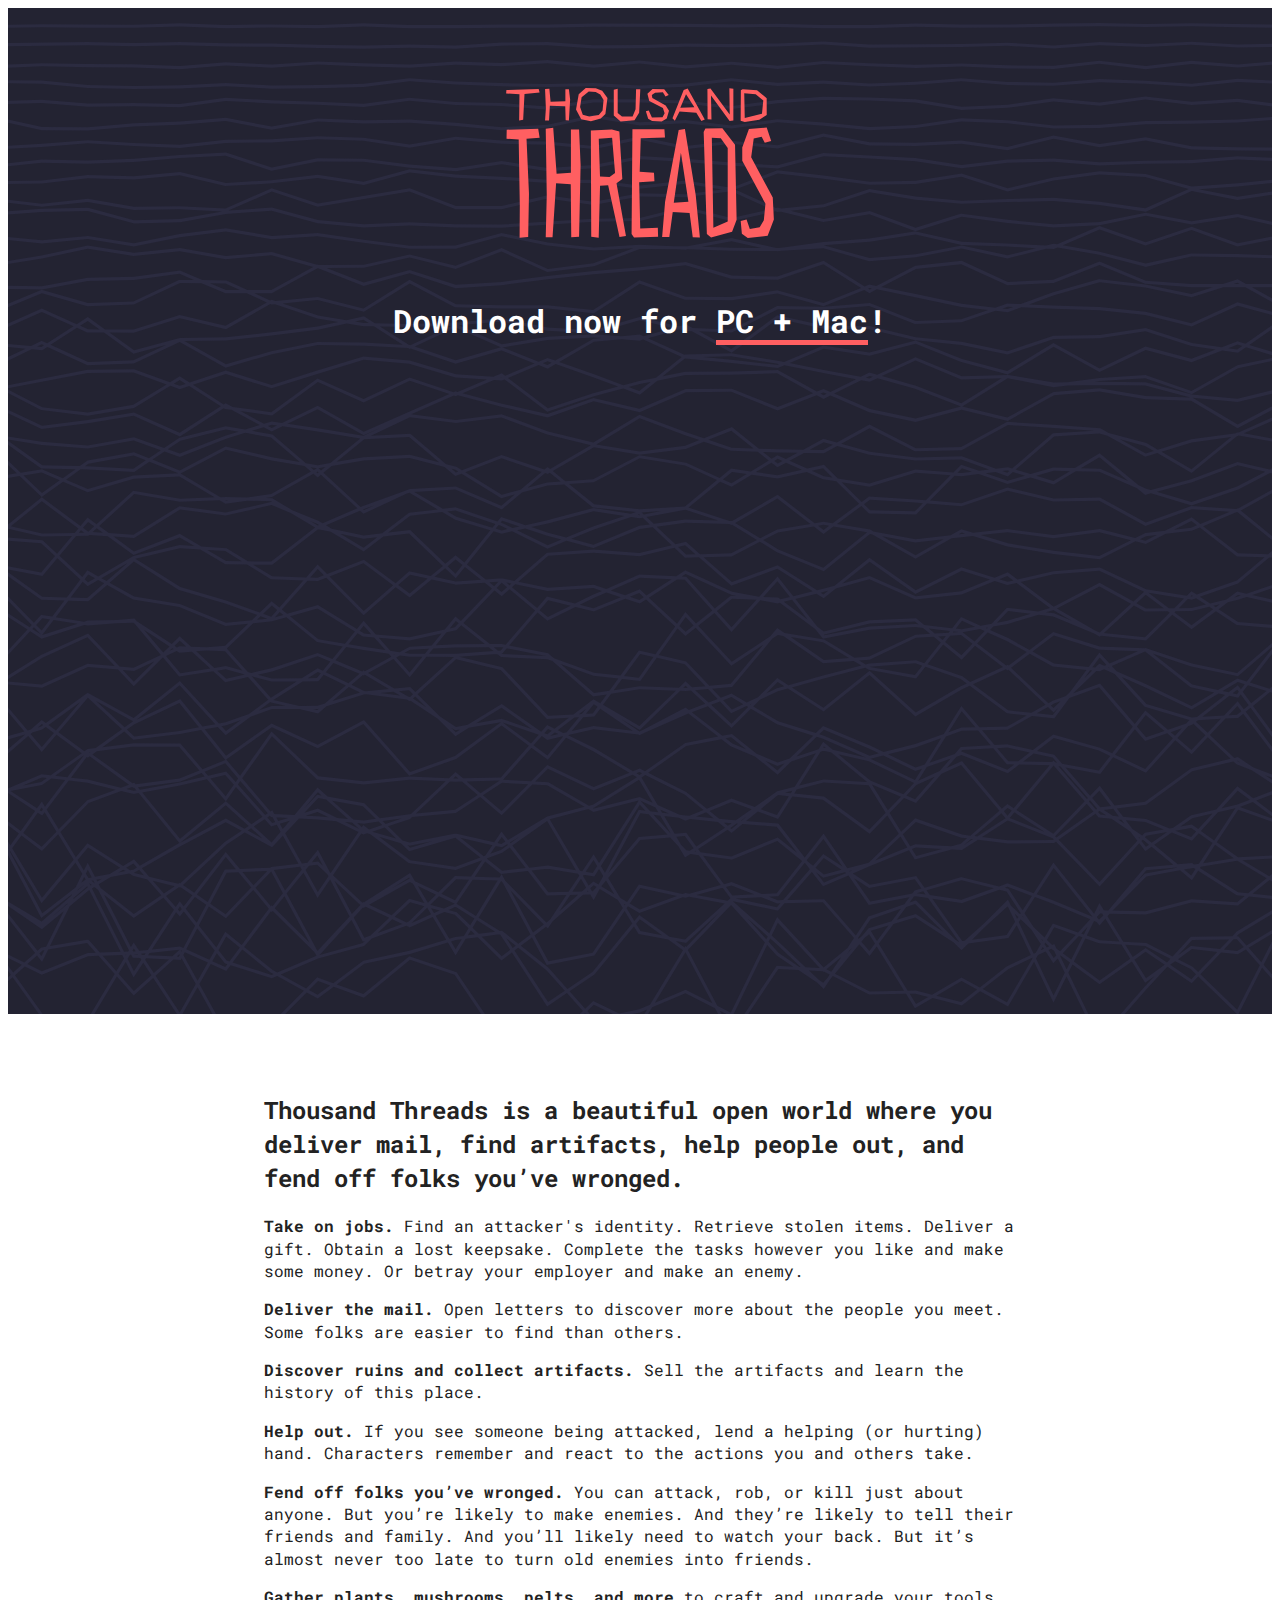
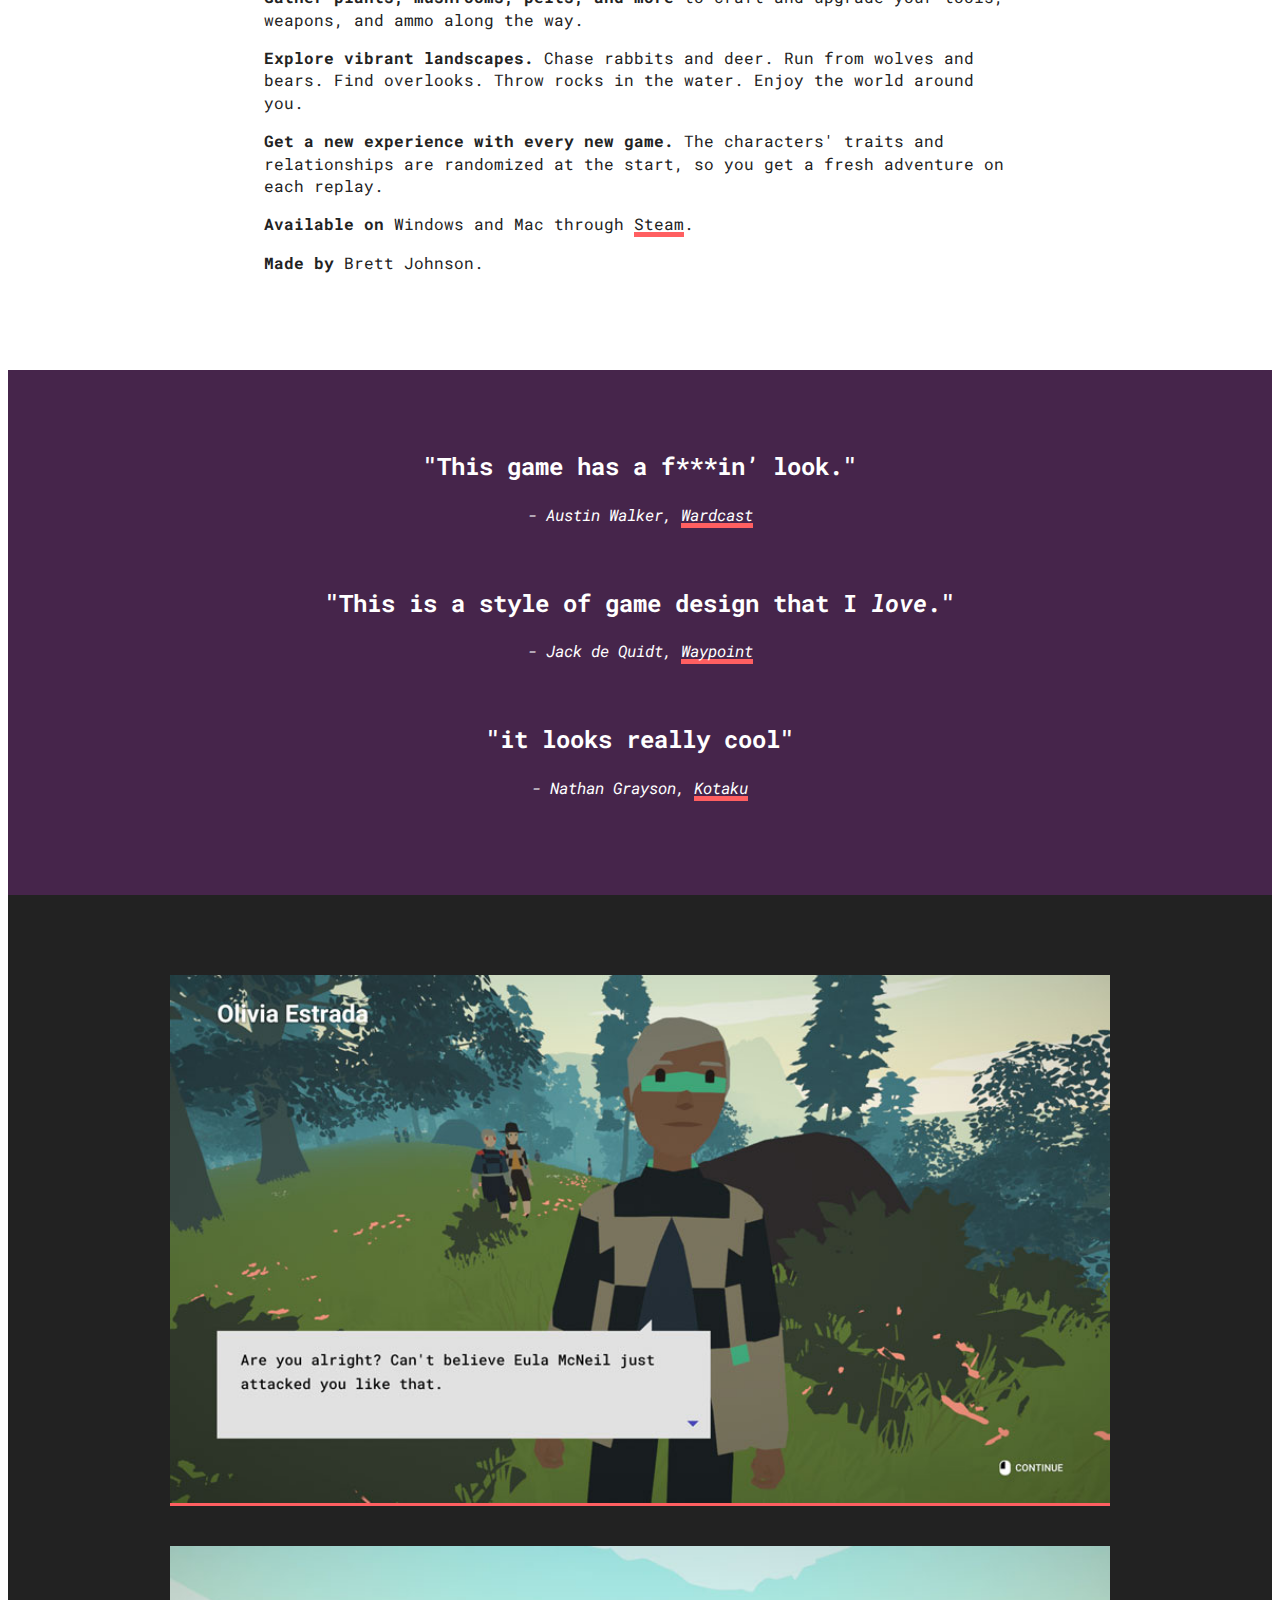
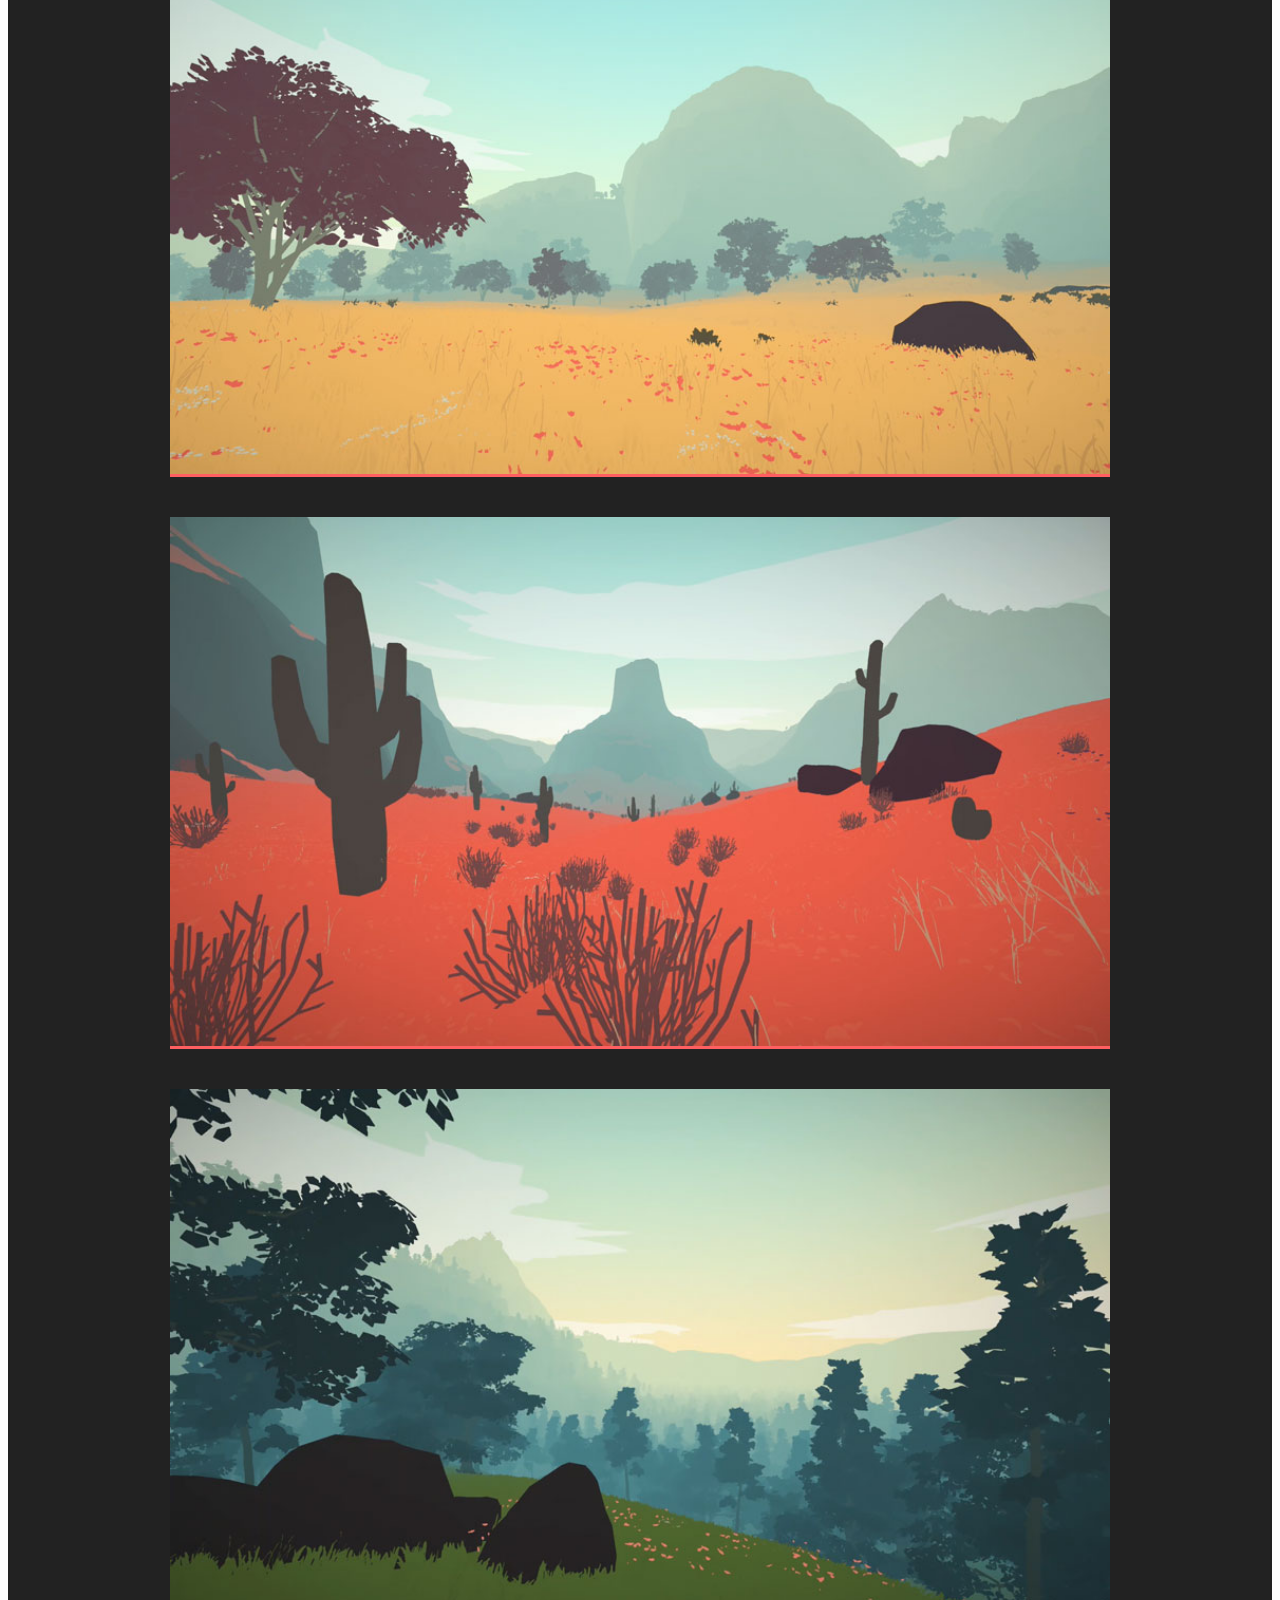
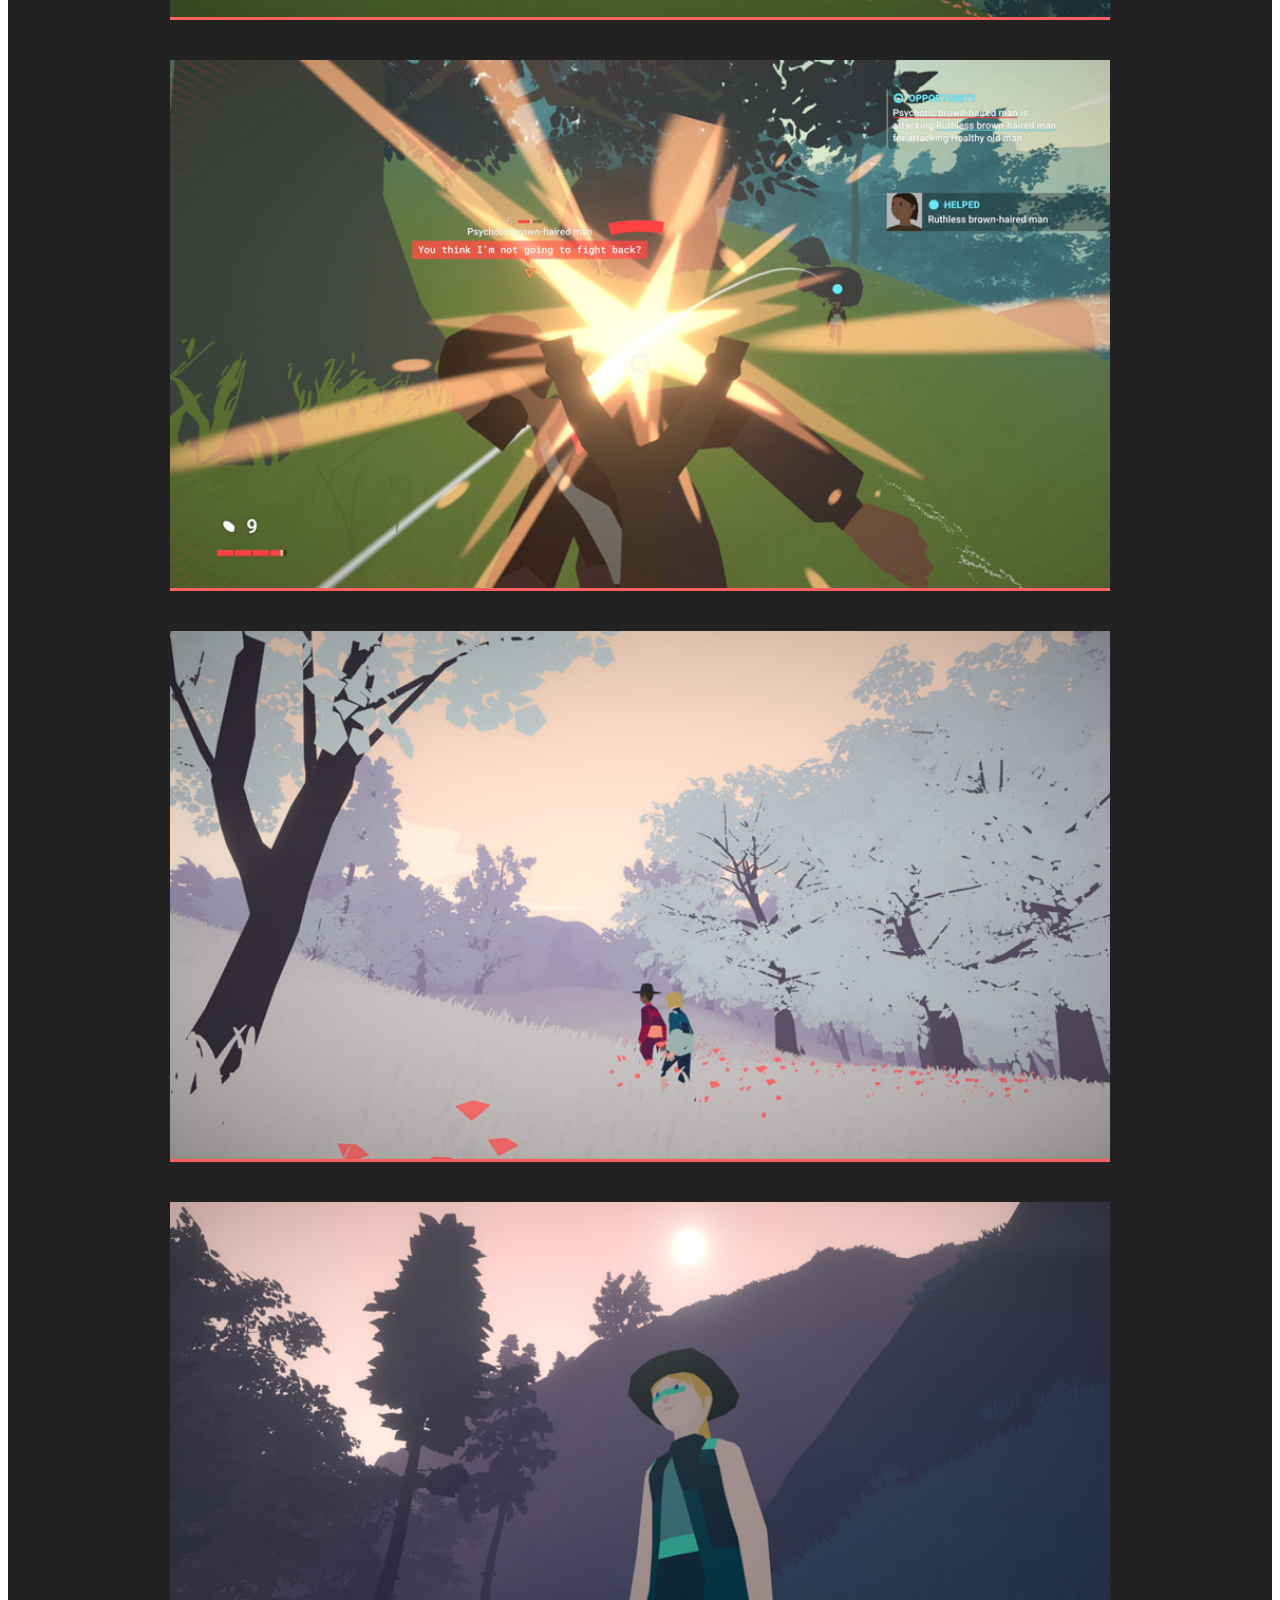
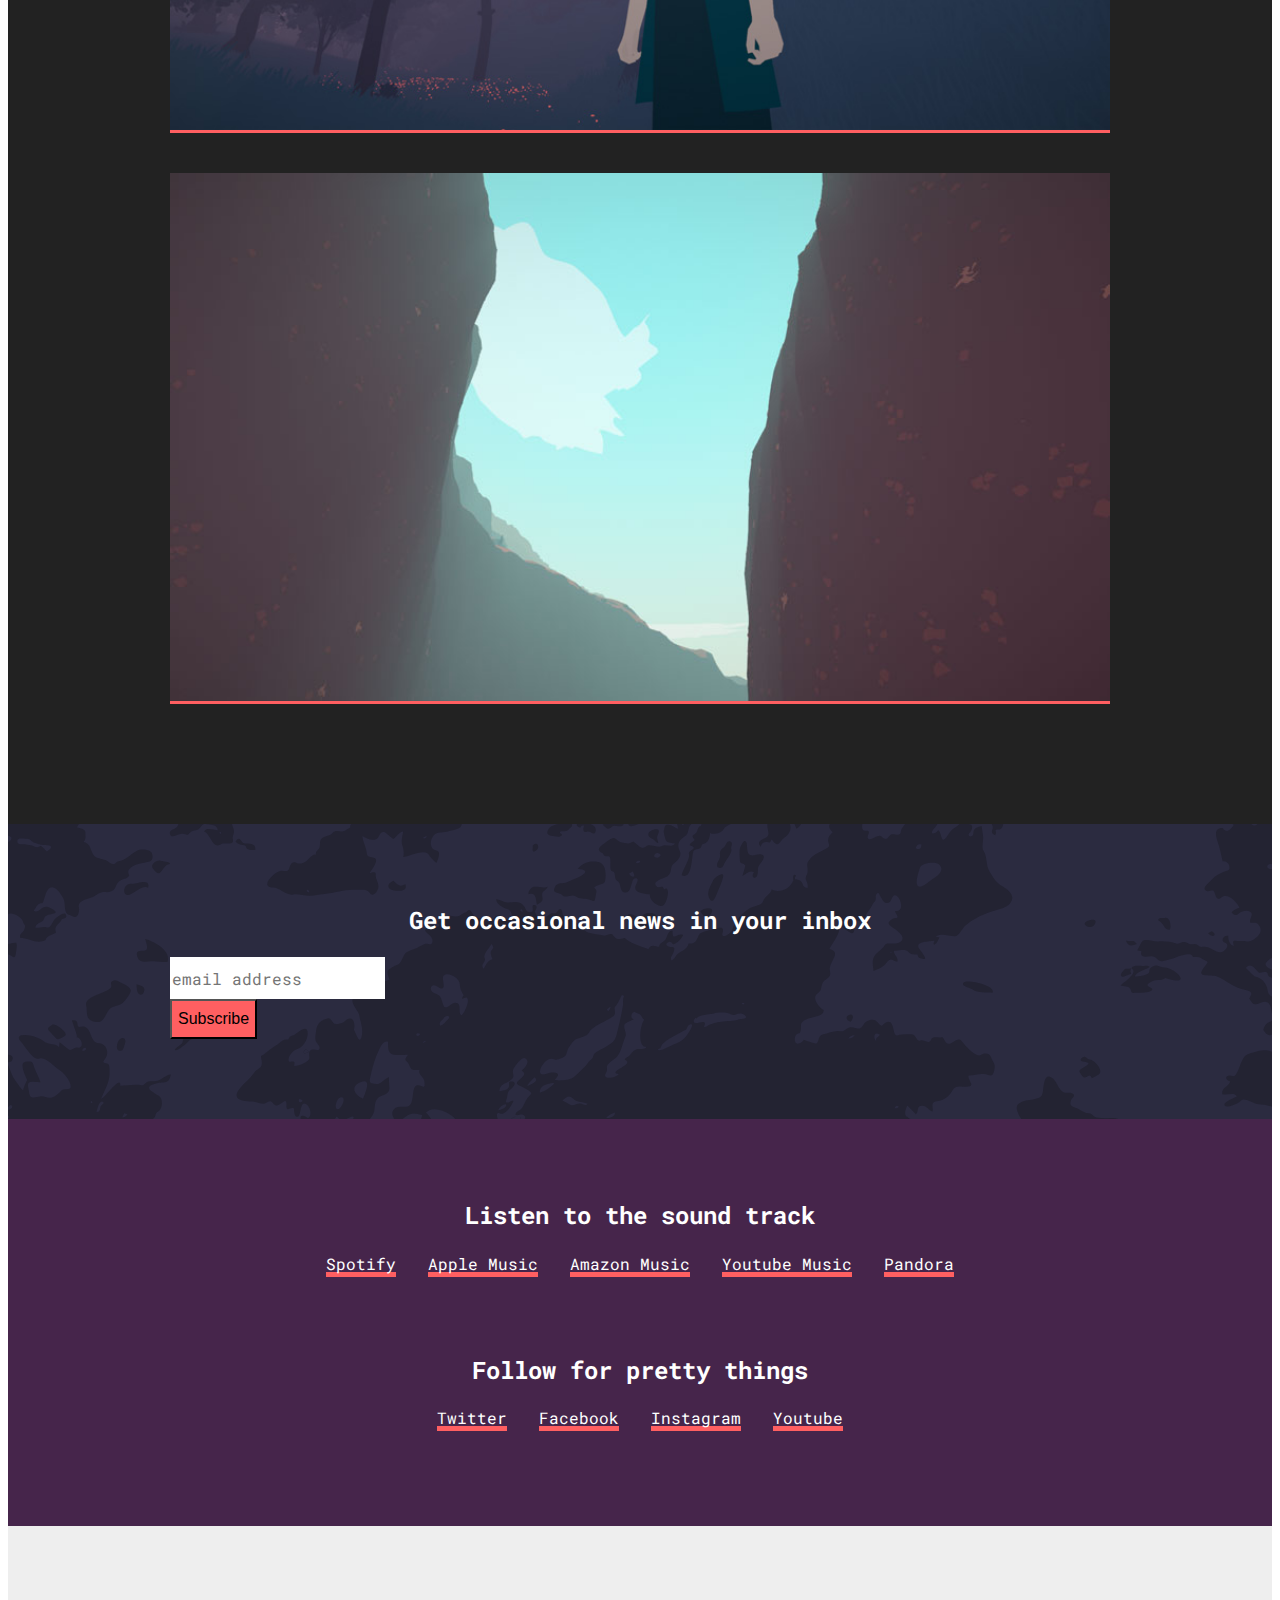
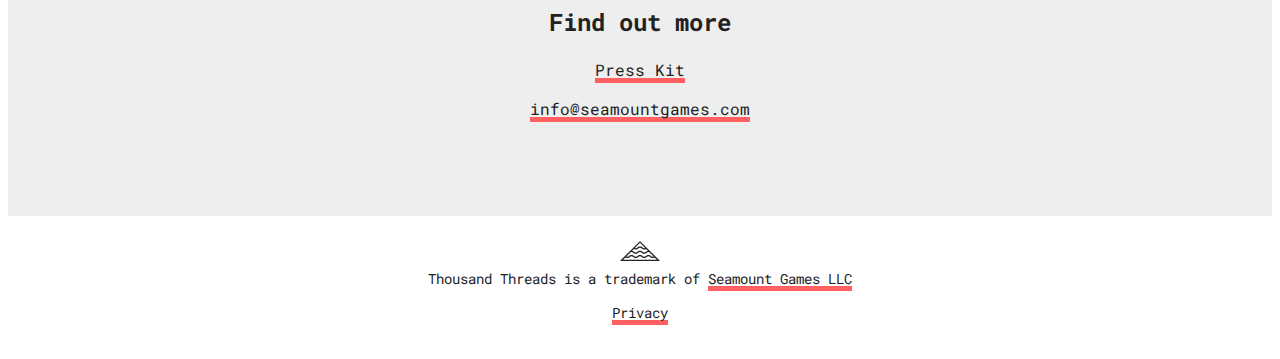
==== commit 656f6e01: "Soundtrack links" ====
--- a/index.html
+++ b/index.html
@@ -19,10 +19,6 @@
         <script src="js/vendor/modernizr-2.8.3.min.js"></script>
     </head>
     <body>
-        <!--[if lt IE 8]>
-            <p class="browserupgrade">You are using an <strong>outdated</strong> browser. Please <a href="http://browsehappy.com/">upgrade your browser</a> to improve your experience.</p>
-        <![endif]-->
-
         <!-- <nav class="main-nav content-container">
             <div class="content">
                 <a href="press/">Press Kit</a>
@@ -141,14 +137,6 @@
                 </p>
             </div>
         </section>
-
-        <!-- <section class="content-container section bg-light-gray">
-            <div class="content video">
-                <div class="videowrapper">
-                    <iframe src="https://www.youtube.com/embed/00APLVLNw-E?rel=0" frameborder="0" allowfullscreen></iframe>
-                </div>
-            </div>
-        </section> -->
 
         <section class="content-container section bg-dark-gray">
             <div class="content thumbnails clearfix">
@@ -207,14 +195,27 @@
         </section>
 
         <section class="content-container section bg-purple">
-            <div class="content center">
+            <nav class="content center nav-list">
+                <h2>Listen to the sound track</h2>
+                <ul>
+                    <li><a href="https://open.spotify.com/album/47InFNGCLZBhDzPi7qJ4xv">Spotify</a></li>
+                    <li><a href="https://music.apple.com/us/album/thousand-threads-original-soundtrack/1545830471">Apple Music</a></li>
+                    <li><a href="https://music.amazon.com/albums/B08R2W4JBS">Amazon Music</a></li>
+                    <li><a href="https://music.youtube.com/browse/MPREb_RdBEaCI6PV1">Youtube Music</a></li>
+                    <li><a href="https://www.pandora.com/artist/brett-johnson/thousand-threads-original-soundtrack/ALcpq77hr2rgrtJ">Pandora</a></li>
+                </ul>                
+            </nav>
+            <br>
+            <nav class="content center nav-list">
                 <h2>Follow for pretty things</h2>
-                <p><a href="https://twitter.com/threadsgame">Twitter</a></p>
-                <p><a href="https://www.facebook.com/thousandthreads/">Facebook</a></p>
-                <p><a href="https://www.instagram.com/thousandthreadsgame/">Instagram</a></p>
-                <p><a href="http://www.youtube.com/c/Seamount">Youtube</a></p>
-                <!-- <p><a href="http://seamountgames.tumblr.com">Development Blog</a></p> -->
-            </div>
+                <ul>
+                    <li><a href="https://twitter.com/threadsgame">Twitter</a></li>
+                    <li><a href="https://www.facebook.com/thousandthreads/">Facebook</a></li>
+                    <li><a href="https://www.instagram.com/thousandthreadsgame/">Instagram</a></li>
+                    <li><a href="http://www.youtube.com/c/Seamount">Youtube</a></li>
+                    <!-- <li><a href="http://seamountgames.tumblr.com">Development Blog</a></li> -->
+                </ul>
+            </nav>
         </section>
 
         <section class="content-container section bg-light-gray">
@@ -233,8 +234,6 @@
                 <p><a href="http://seamountgames.com/privacy">Privacy</a></p>
             </div>
         </footer>
-
-
 
         <script src="https://code.jquery.com/jquery-1.12.0.min.js"></script>
         <script>window.jQuery || document.write('<script src="js/vendor/jquery-1.12.0.min.js"><\/script>')</script>
--- a/css/main.css
+++ b/css/main.css
@@ -172,7 +172,15 @@
 }
 
 .section .content {
+    padding-top: 10px;
+    padding-bottom: 10px;
+}
+
+.section .content:first-child {
     padding-top: 40px;
+}
+
+.section .content:last-child {
     padding-bottom: 40px;
 }
 
@@ -190,6 +198,25 @@
 
 .center {
     text-align: center;
+}
+
+/* STORES */
+
+.store-button {
+    /* font-size: 1em;
+    -webkit-border-radius: 0;
+    -moz-border-radius: 0;
+    border-radius: 0;
+    letter-spacing: 0; */
+    background-color: #ff5f61;
+    transition: all 0.15s cubic-bezier(0.165, 0.84, 0.44, 1) 0s;
+    padding: 10px 15px;
+    font-size: 30px;
+    vertical-align: top;
+}
+
+.store-button:hover {
+    background-color: #eb3d3e;
 }
 
 
@@ -229,12 +256,26 @@
     fill: #ff5f61;
 }
 
+.nav-list ul {
+    list-style: none;
+    display: flex;
+    flex-wrap: wrap;
+    justify-content: center;
+    padding: 0;
+    margin: 0;
+    /* gap: 2rem; */
+}
+
+.nav-list li {
+    margin-bottom: 1rem;
+}
+
+.nav-list li:not(:last-child) {
+    margin-right: 2rem;
+}
+
 
 /* HEADER */
-
-.section .content.more-content {
-    padding-bottom: 0;
-}
 
 .title .logo {
     width: 340px;
@@ -474,7 +515,15 @@
     }
 
     .section .content {
+        padding-top: 20px;
+        padding-bottom: 20px;
+    }
+
+    .section .content:first-child {
         padding-top: 80px;
+    }
+
+    .section .content:last-child {
         padding-bottom: 80px;
     }
 
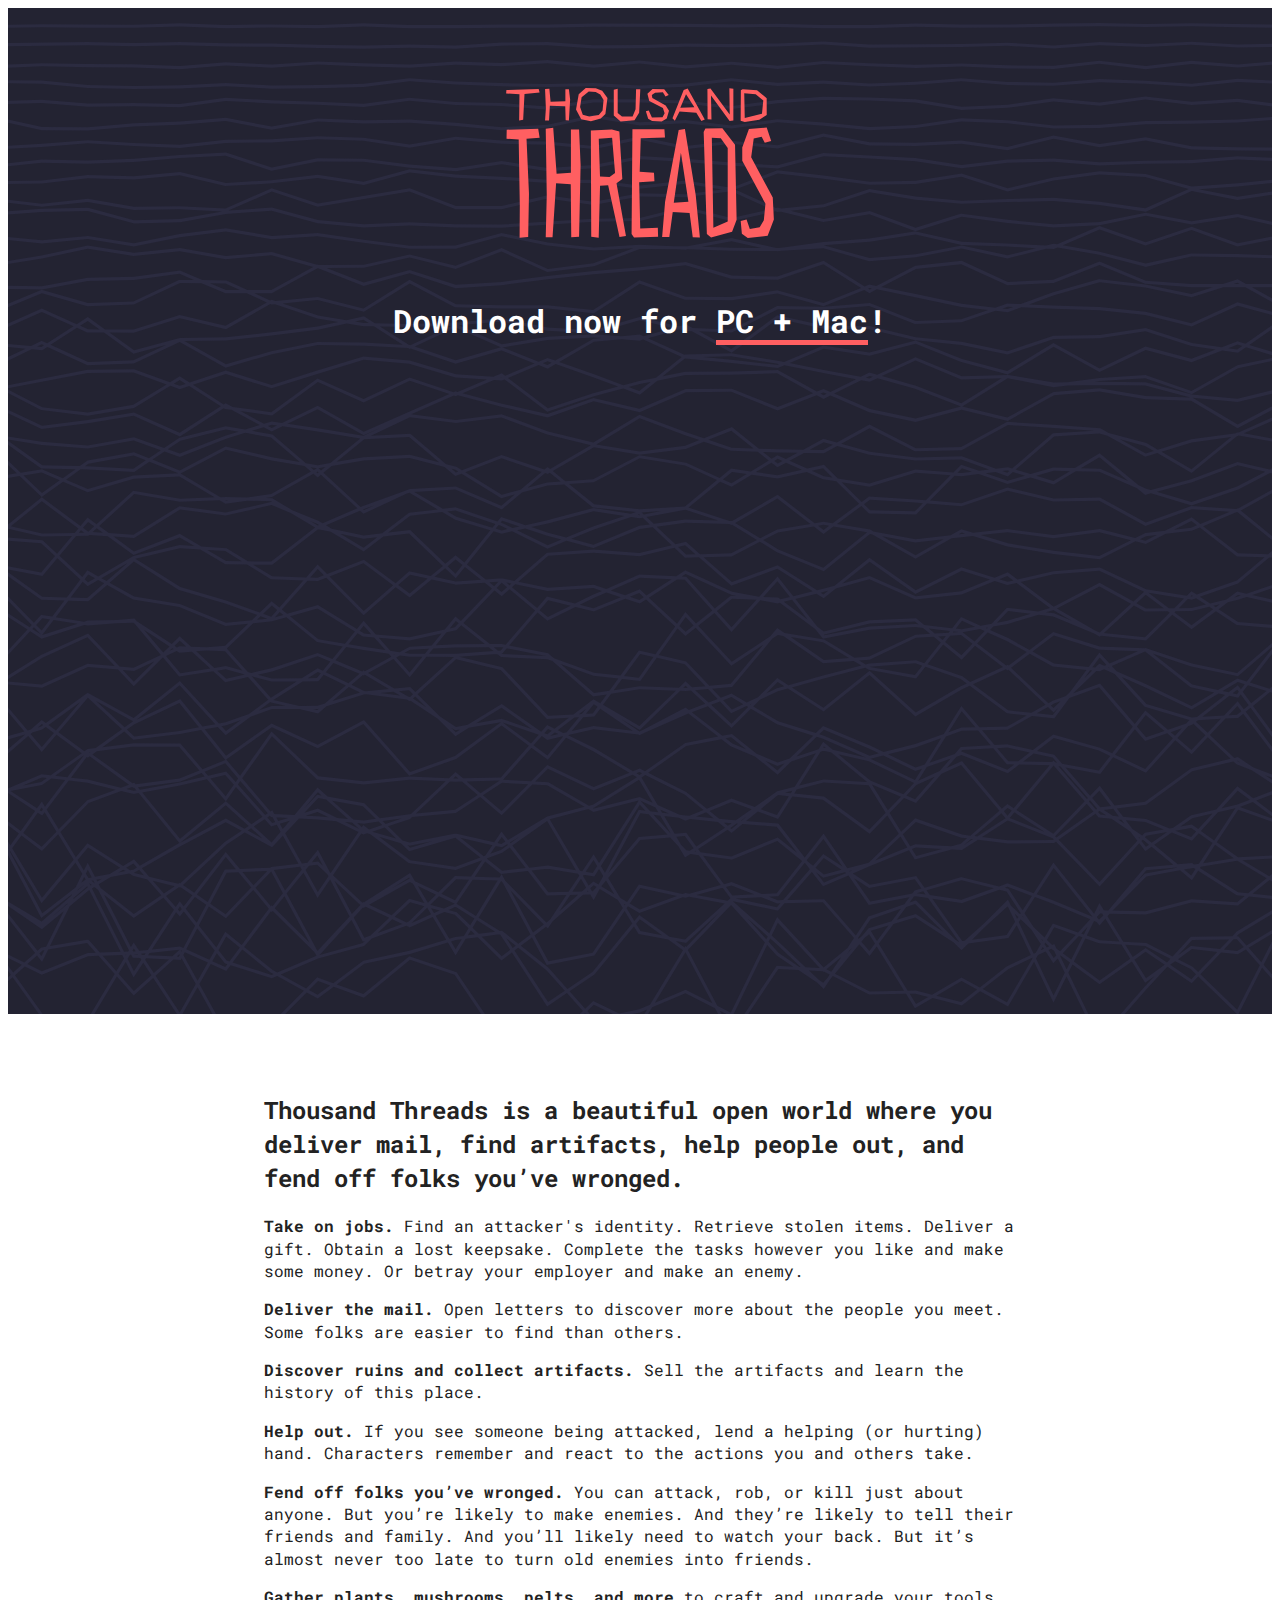
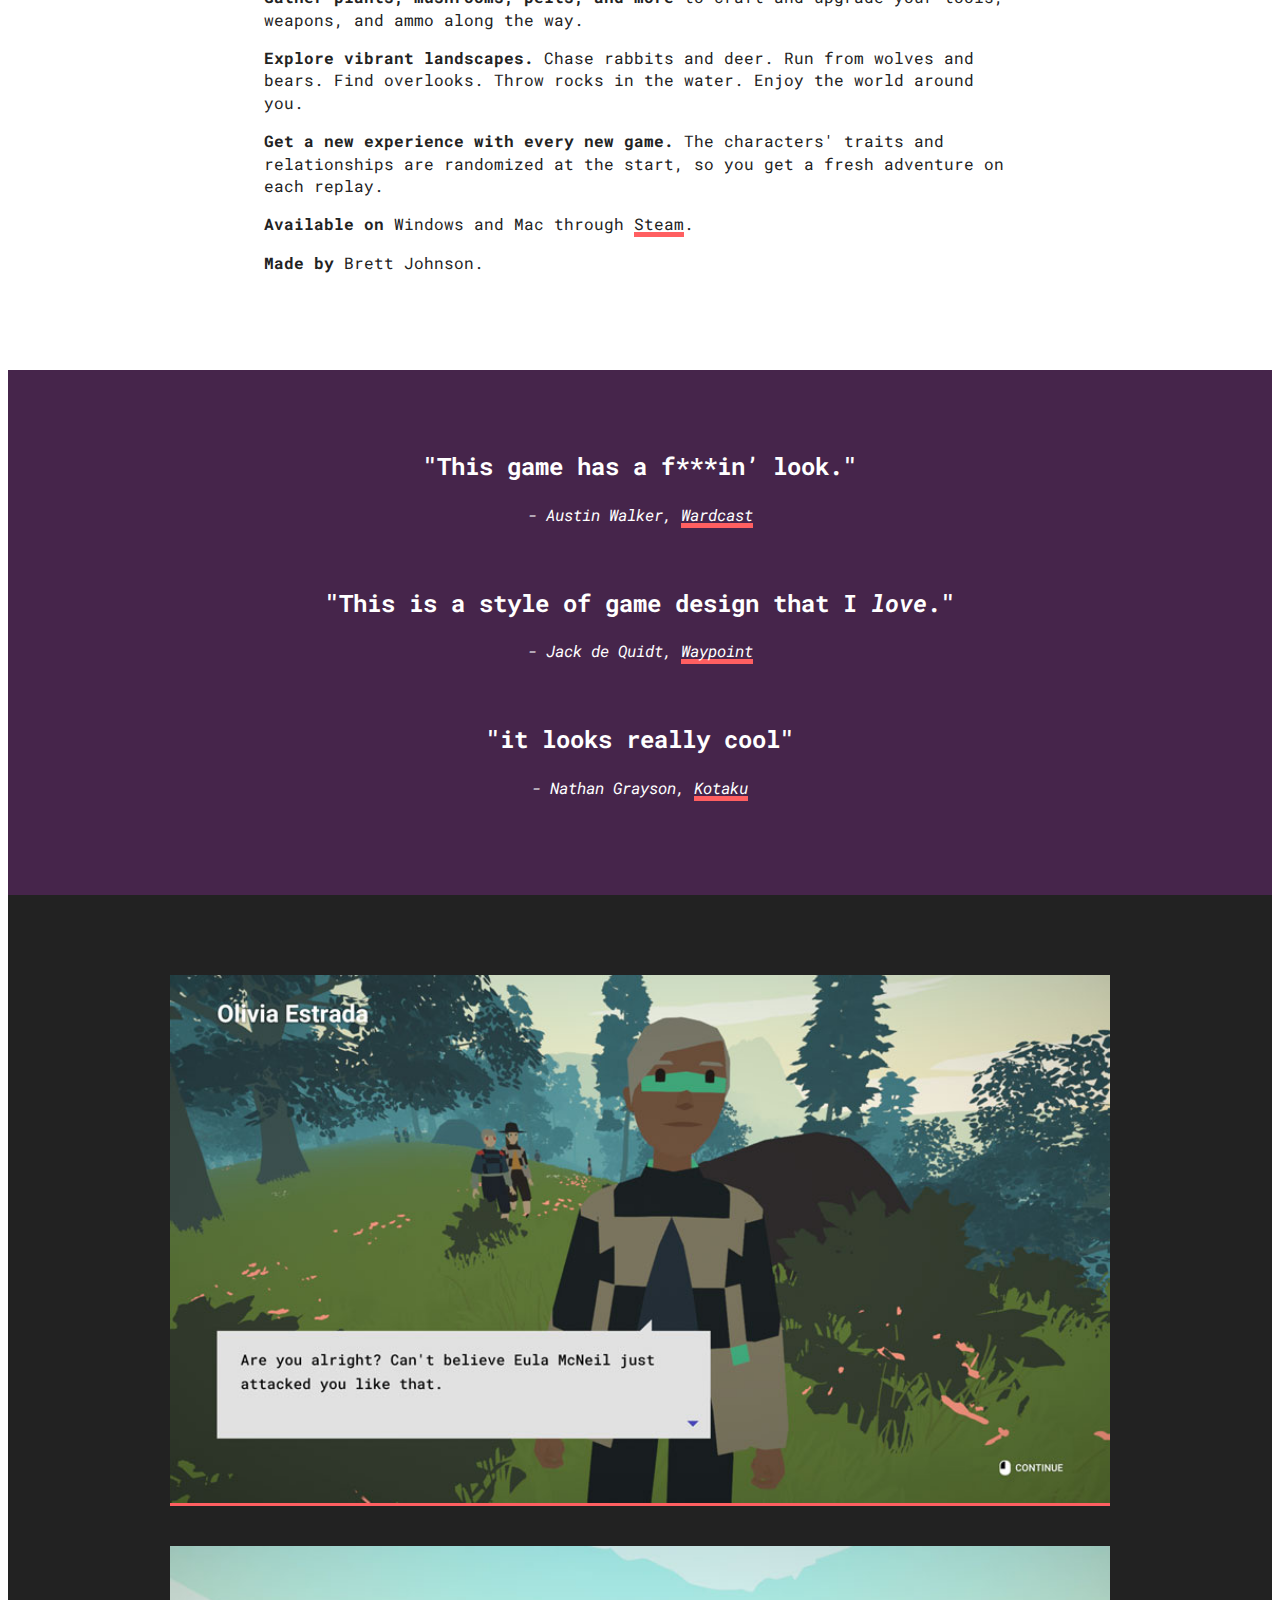
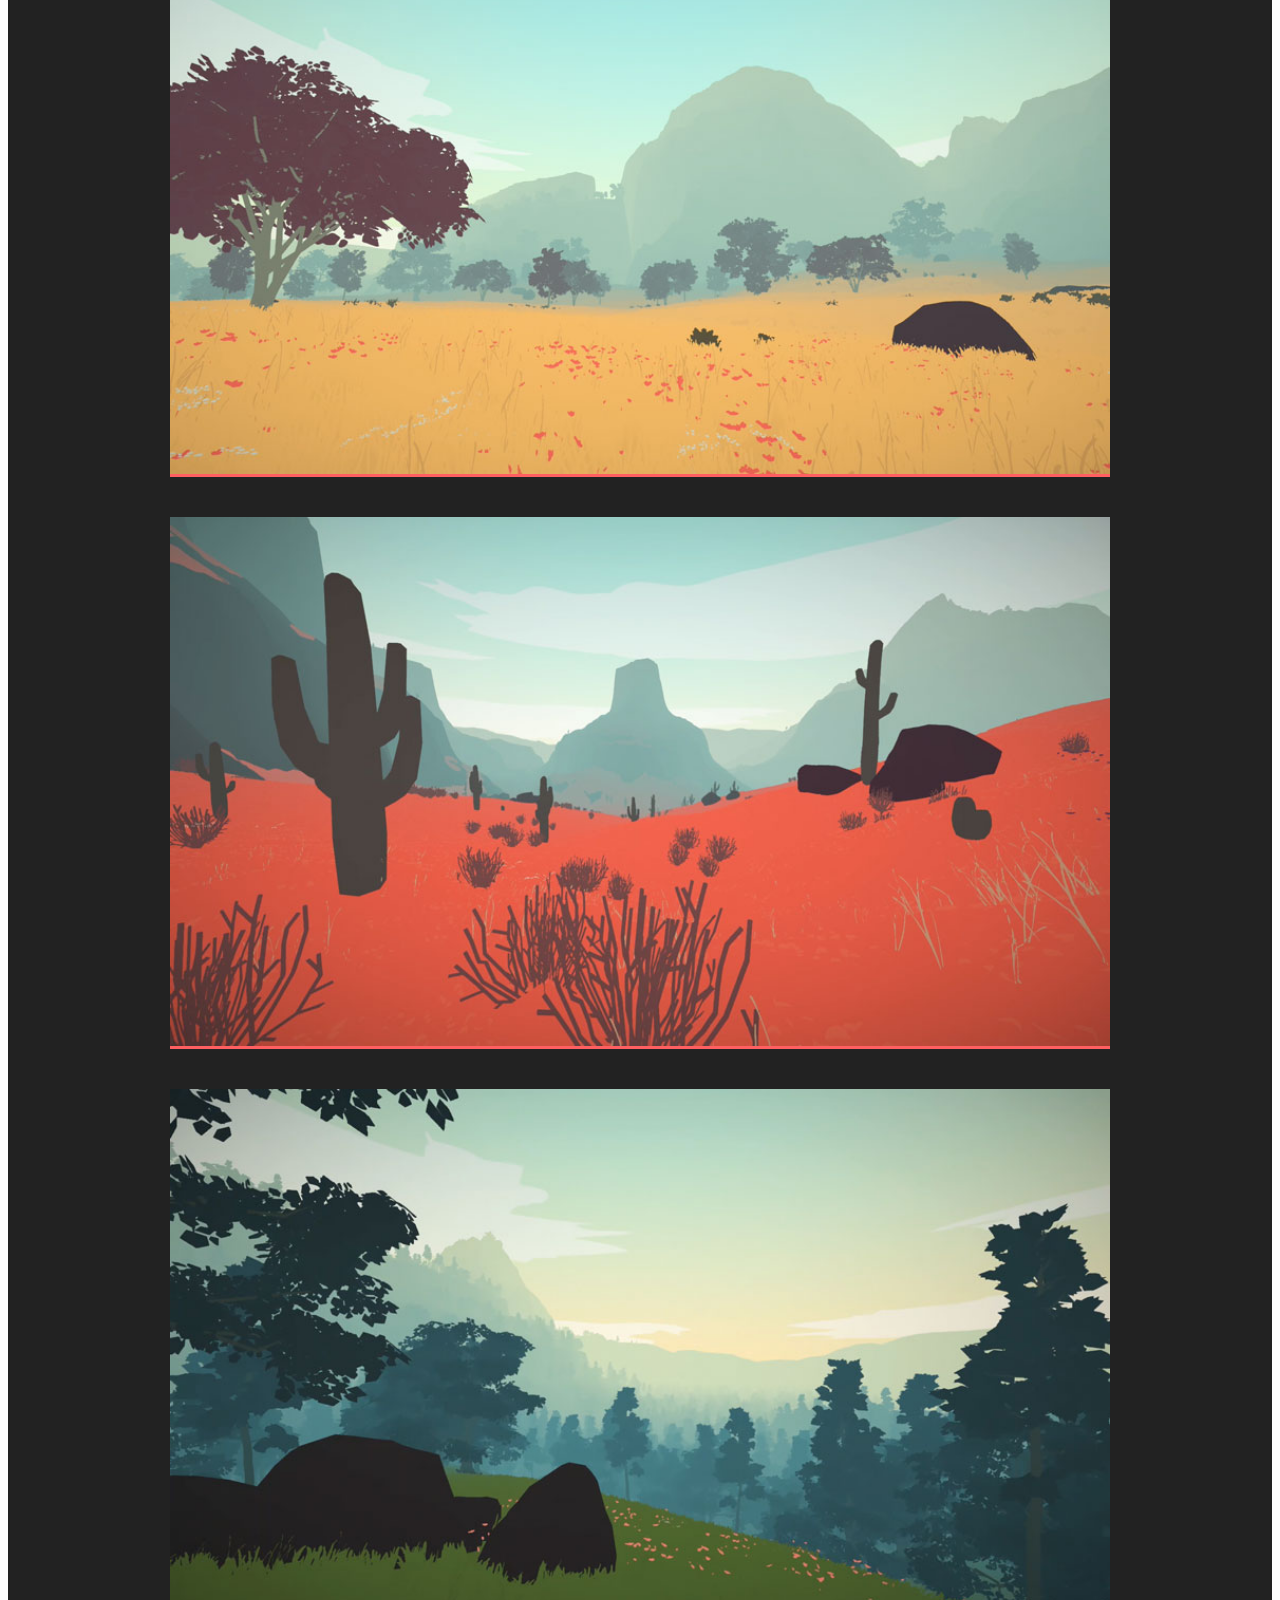
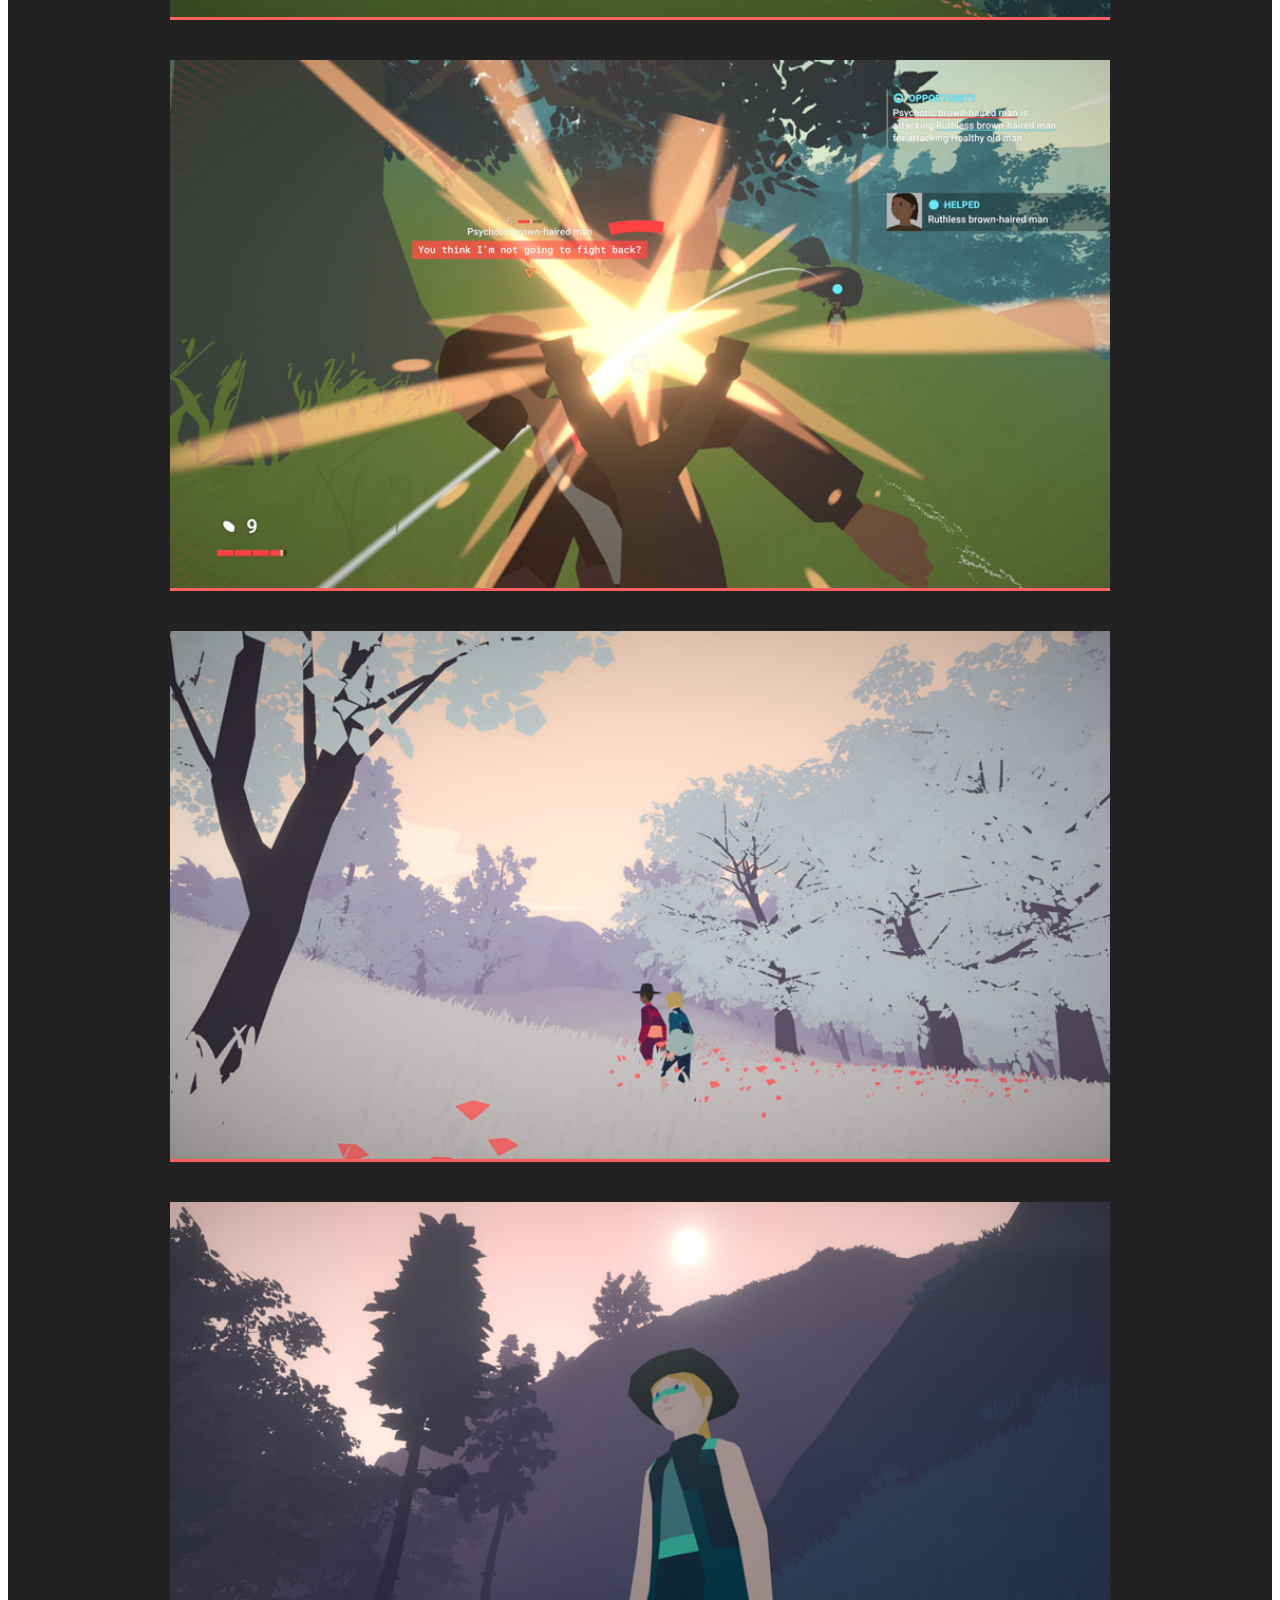
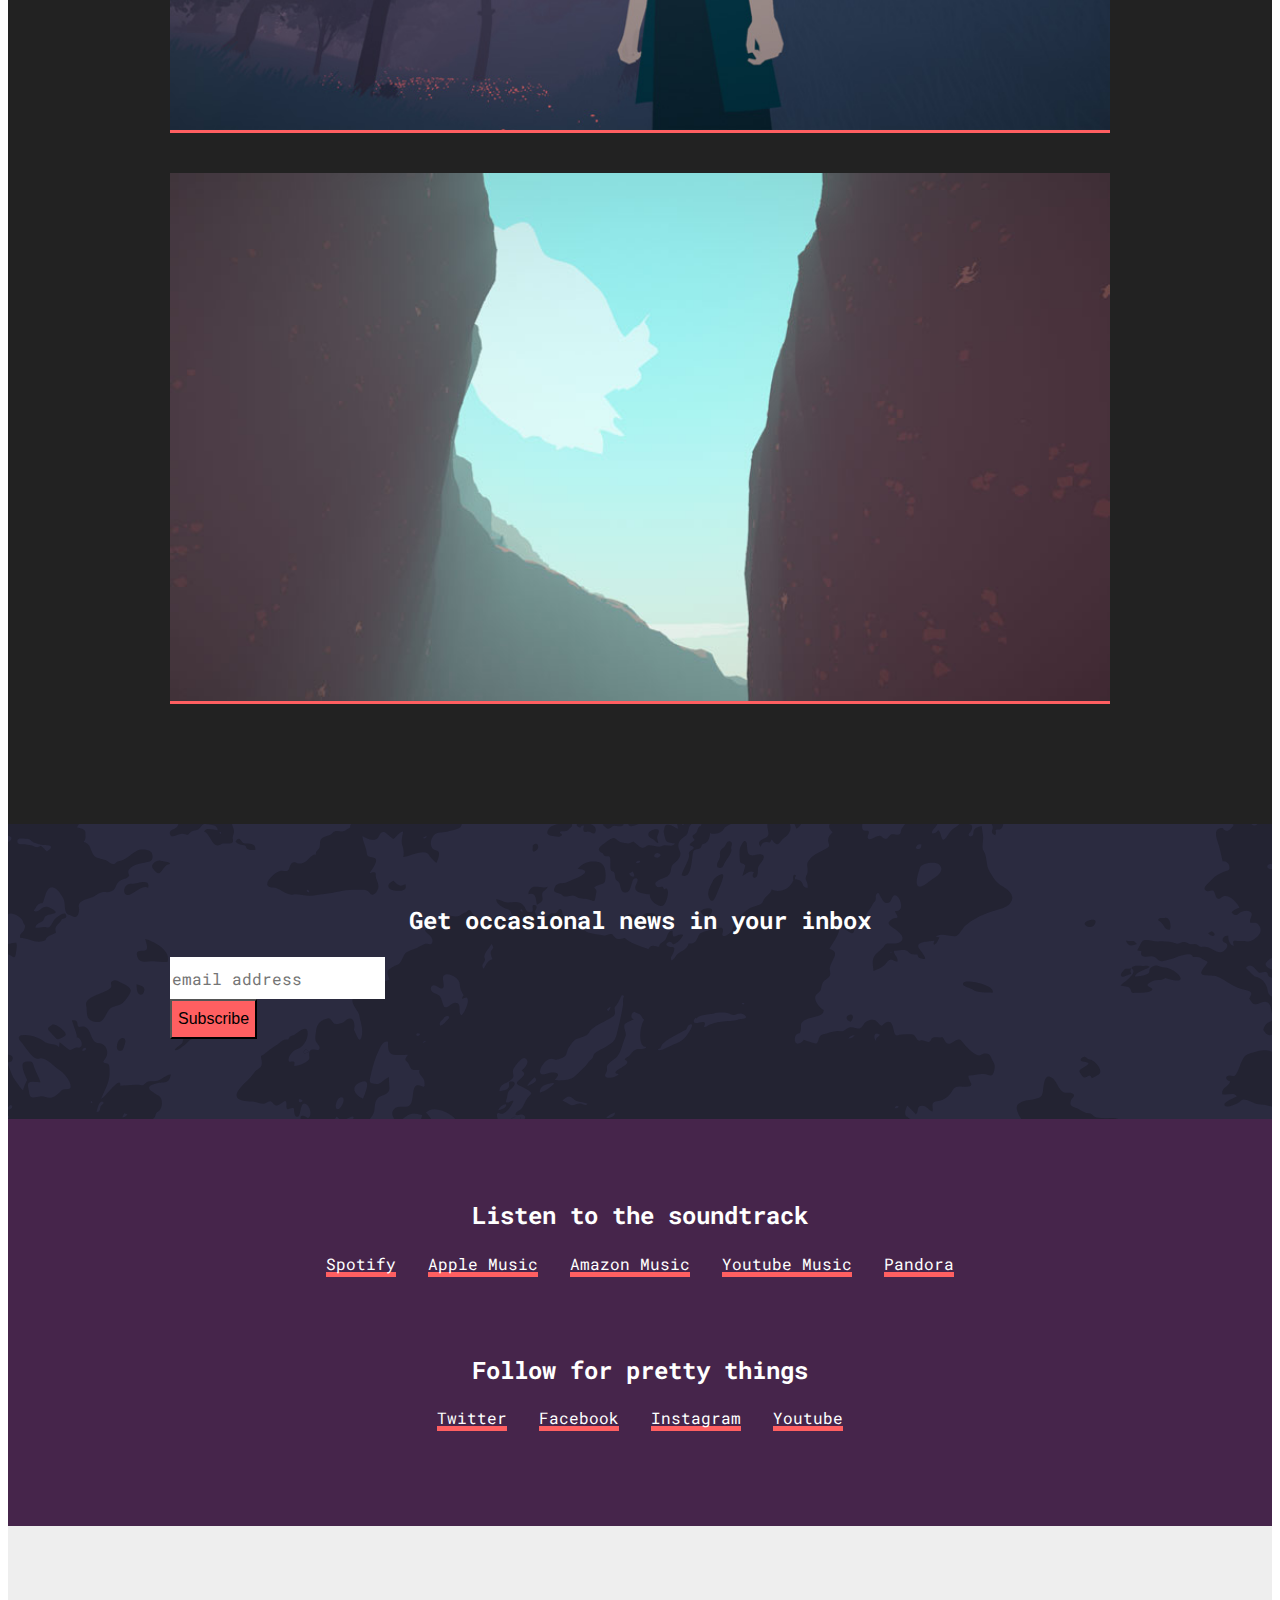
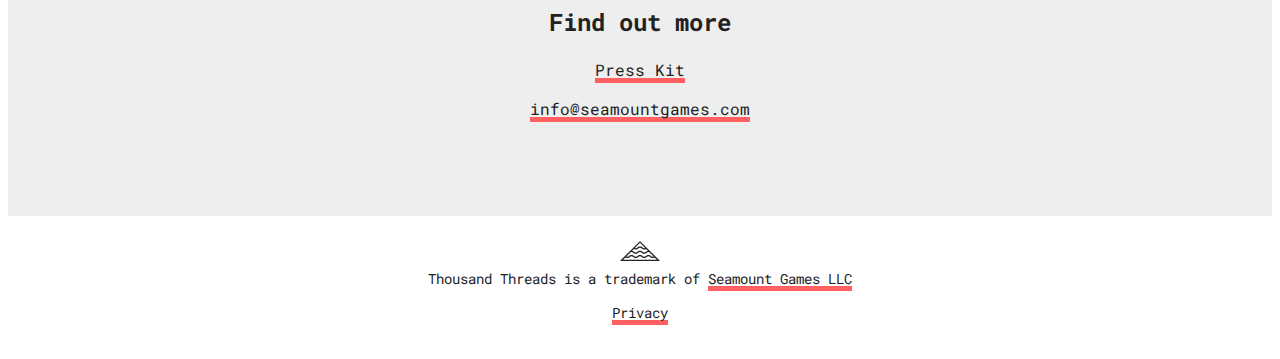
==== commit f71864fa: "typo" ====
--- a/index.html
+++ b/index.html
@@ -196,7 +196,7 @@
 
         <section class="content-container section bg-purple">
             <nav class="content center nav-list">
-                <h2>Listen to the sound track</h2>
+                <h2>Listen to the soundtrack</h2>
                 <ul>
                     <li><a href="https://open.spotify.com/album/47InFNGCLZBhDzPi7qJ4xv">Spotify</a></li>
                     <li><a href="https://music.apple.com/us/album/thousand-threads-original-soundtrack/1545830471">Apple Music</a></li>
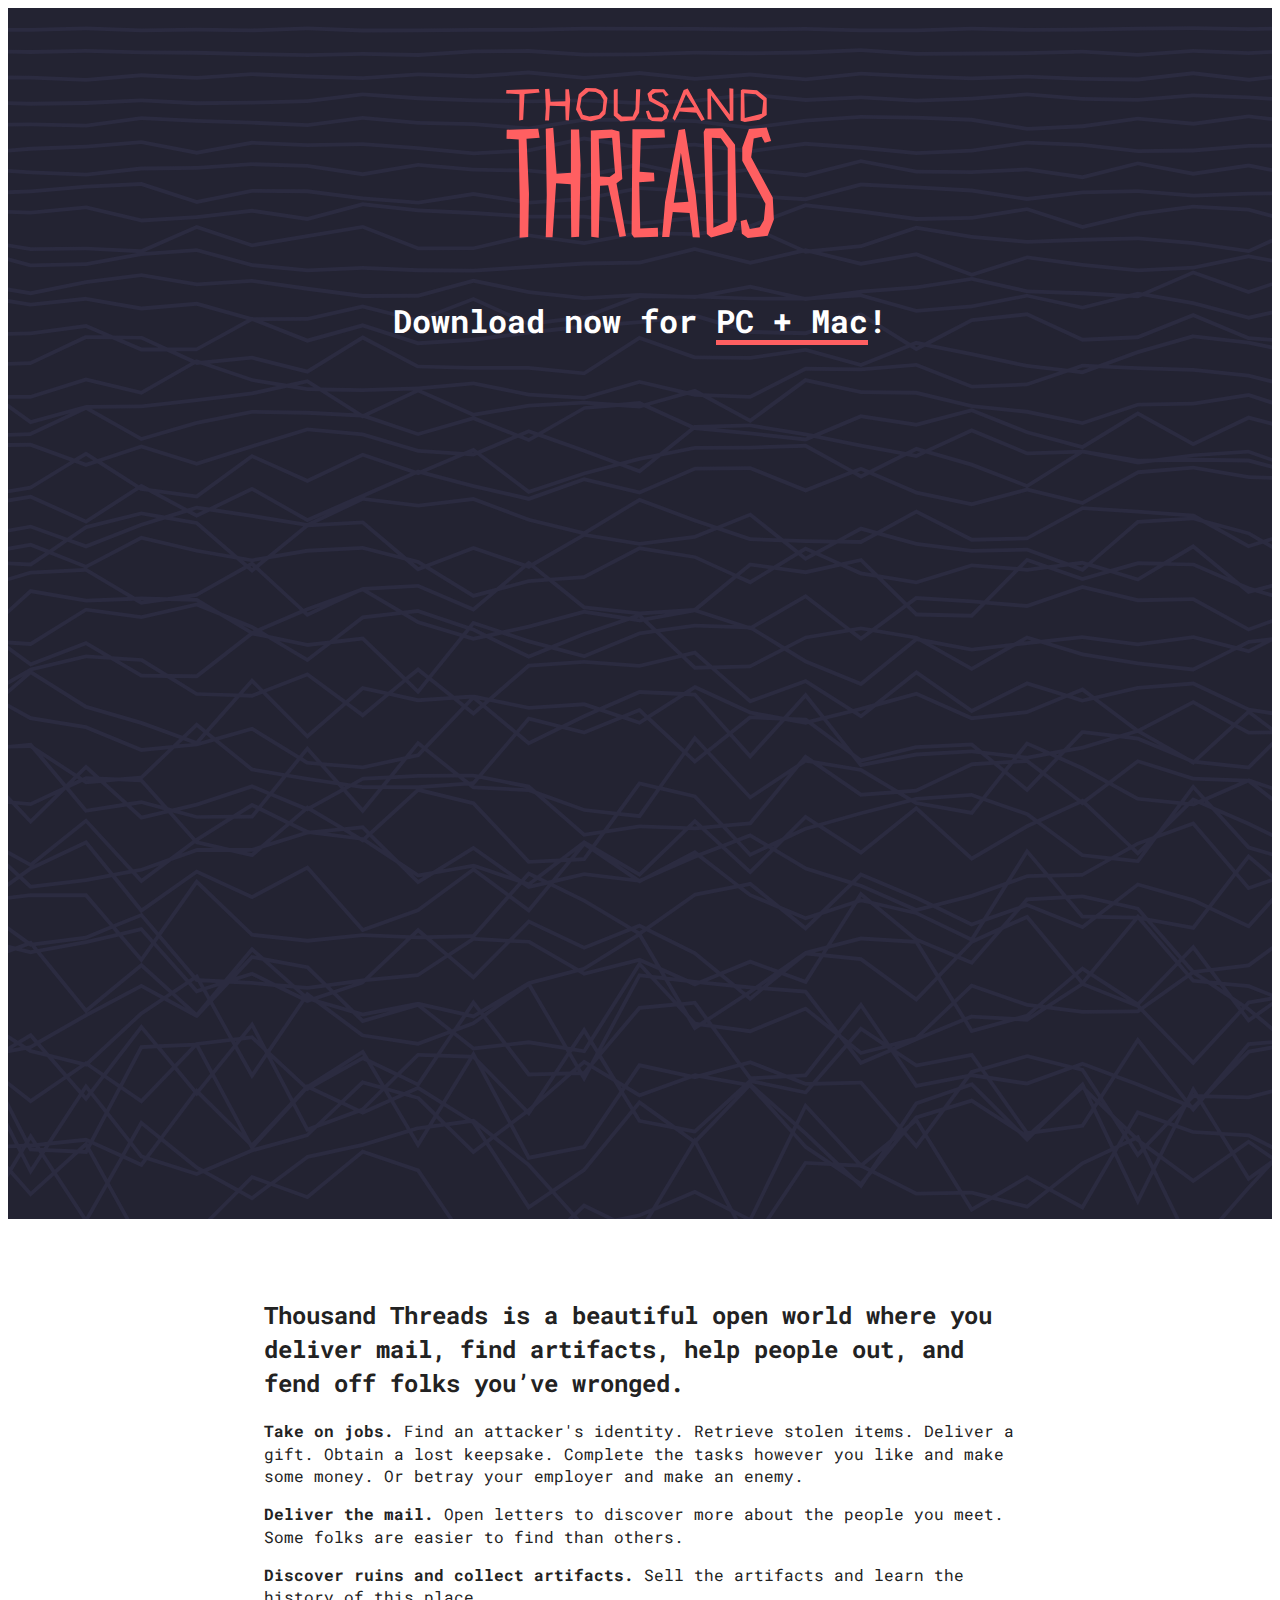
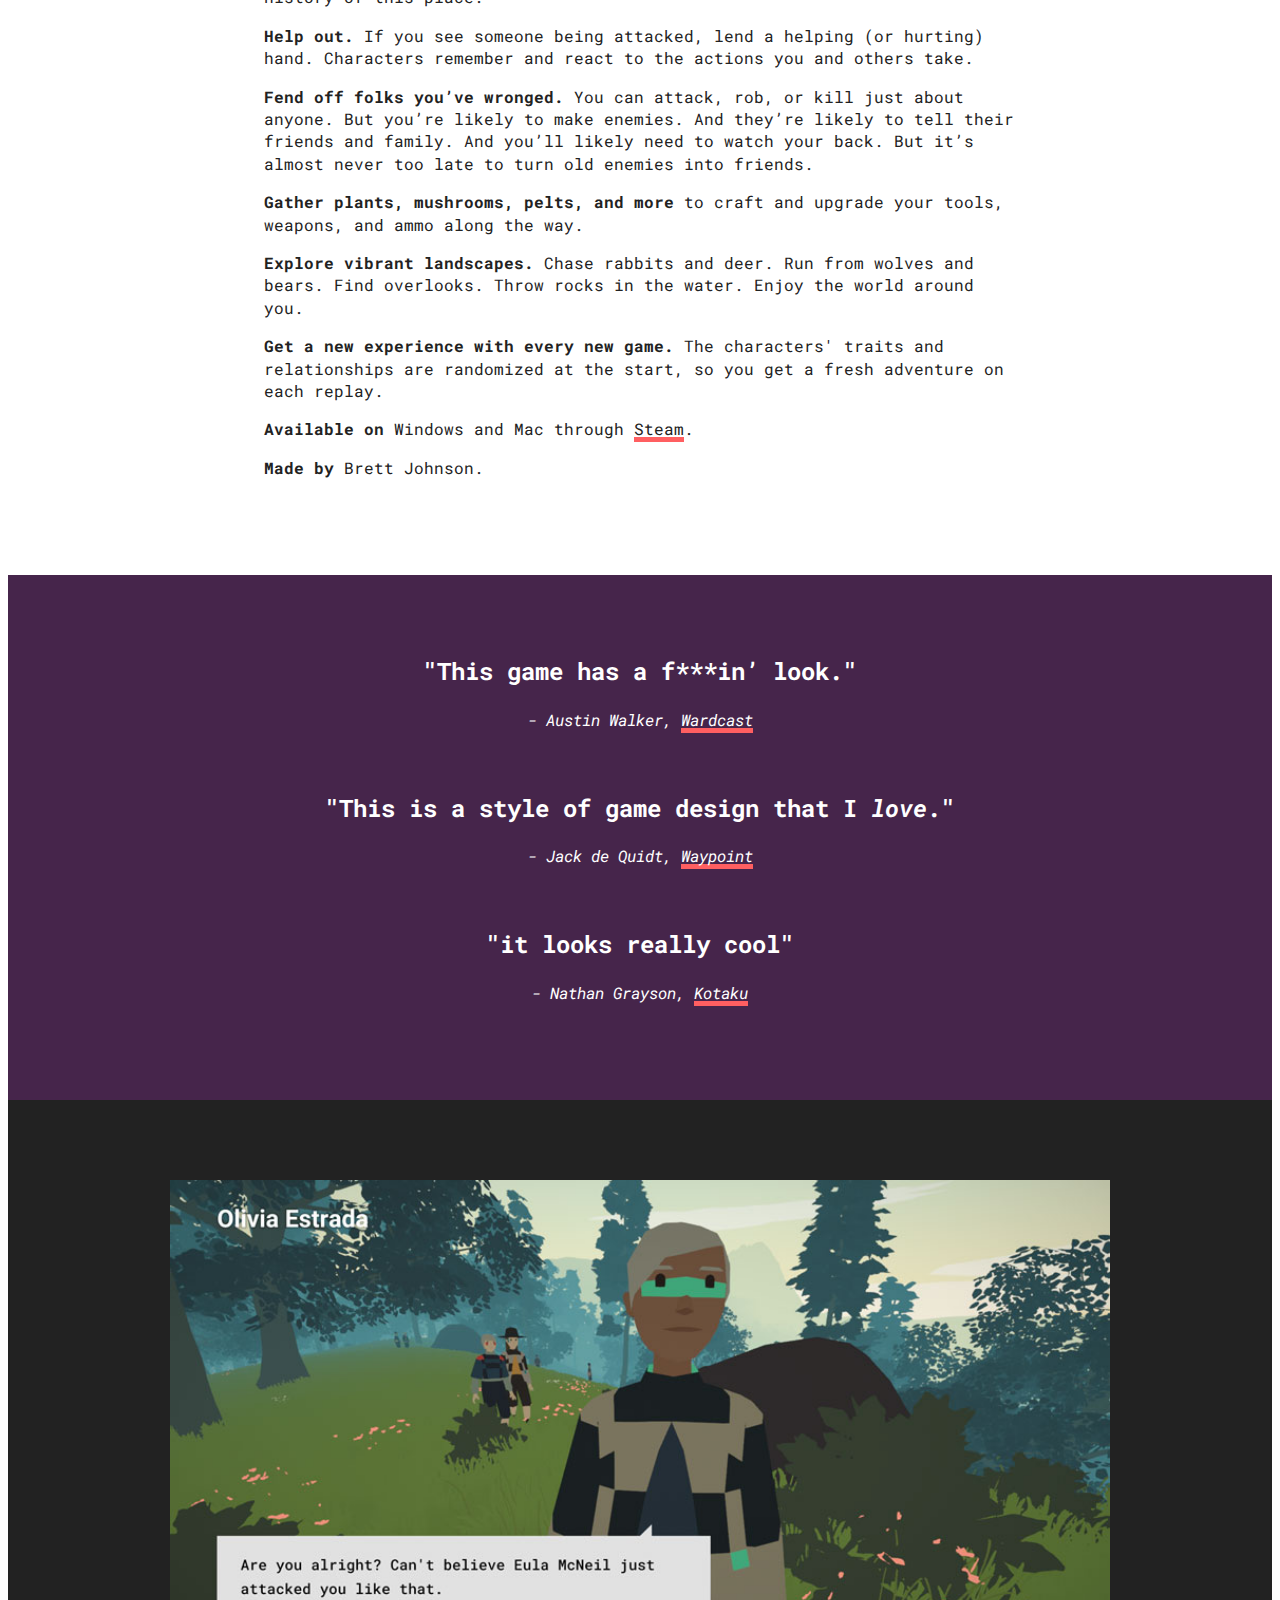
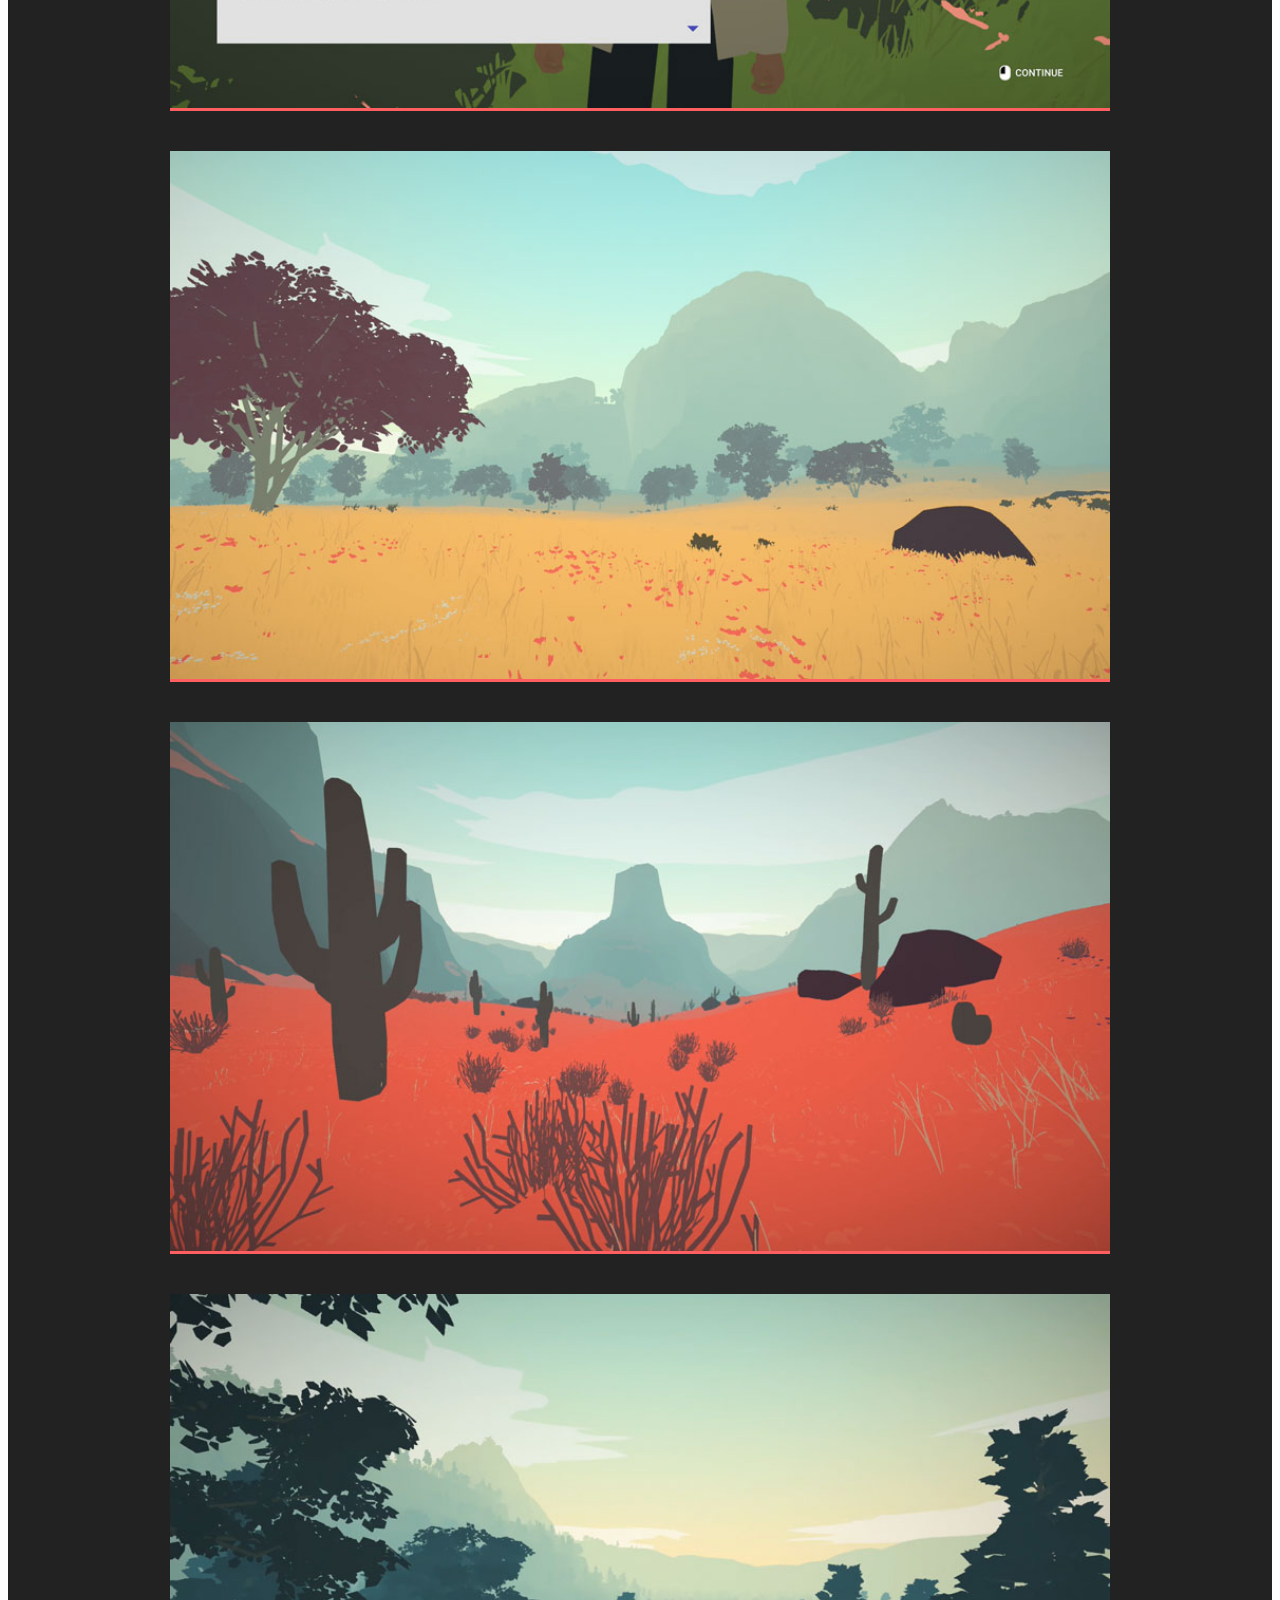
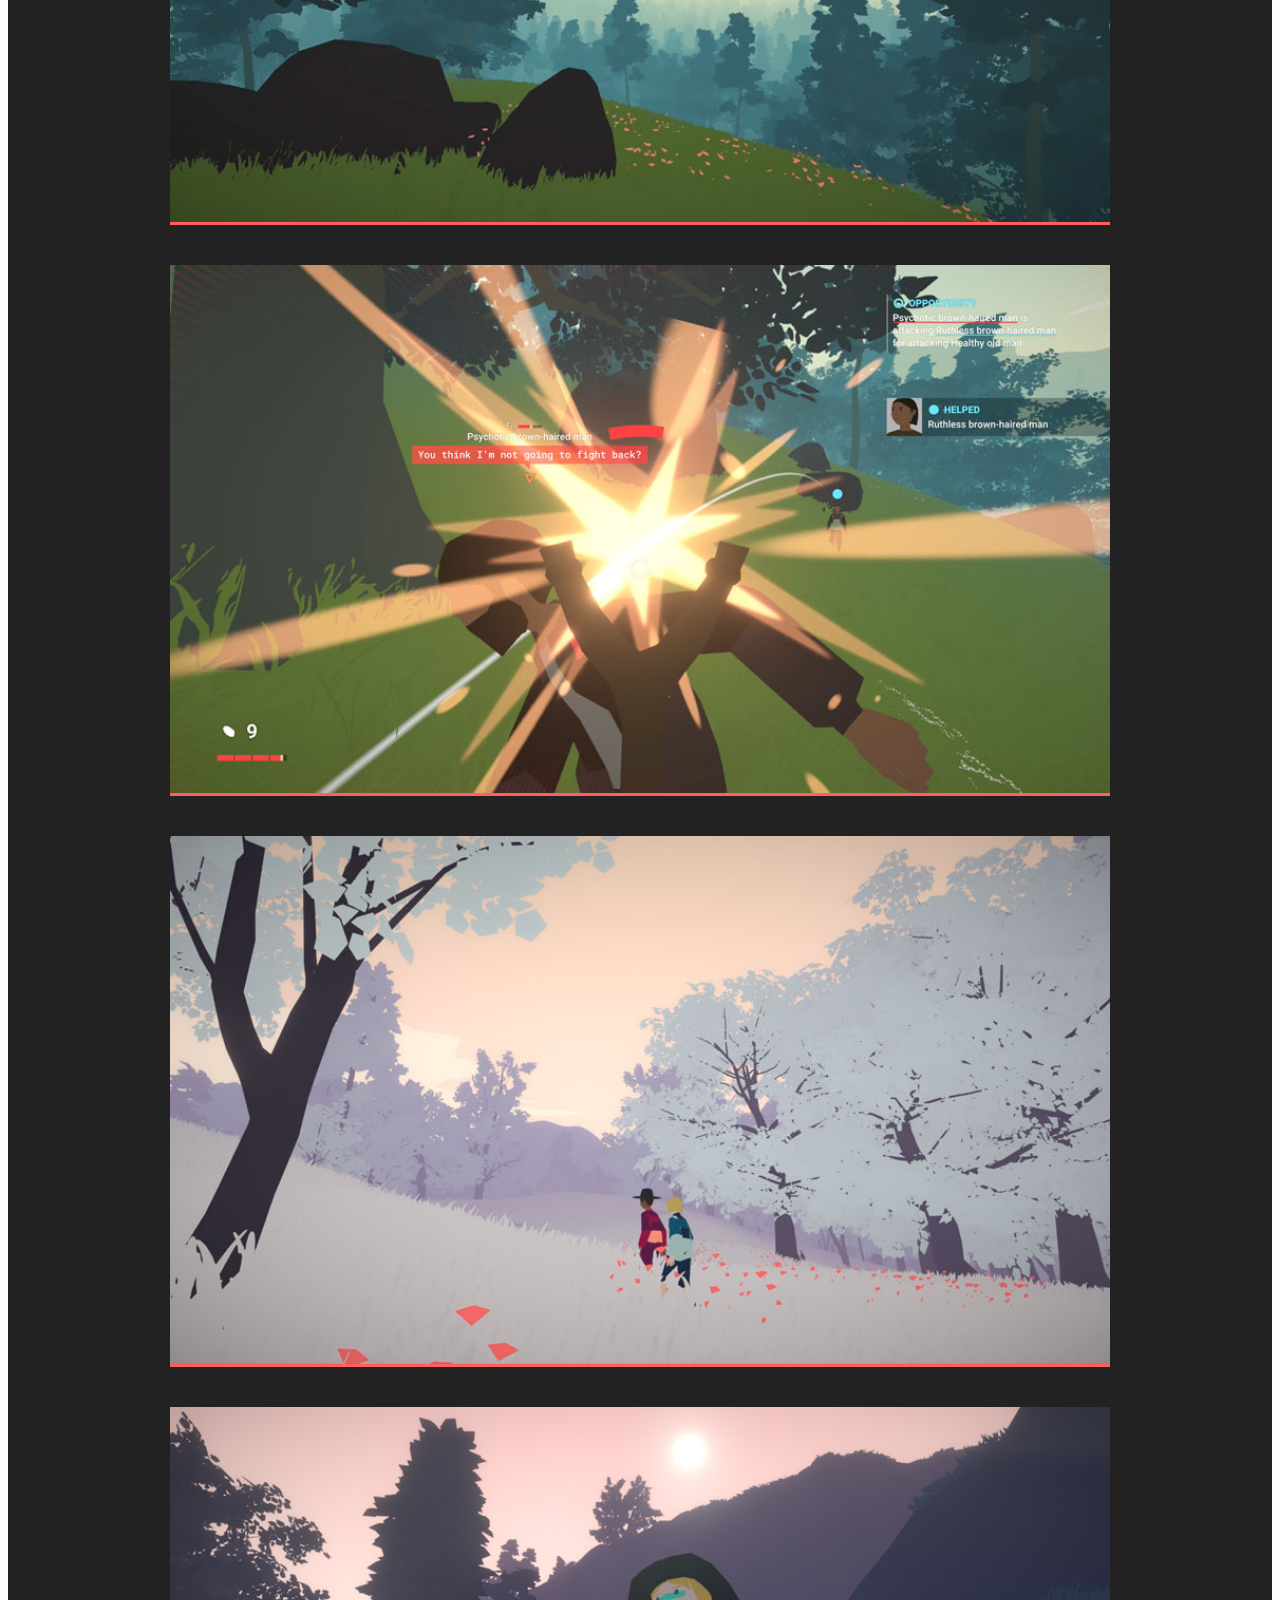
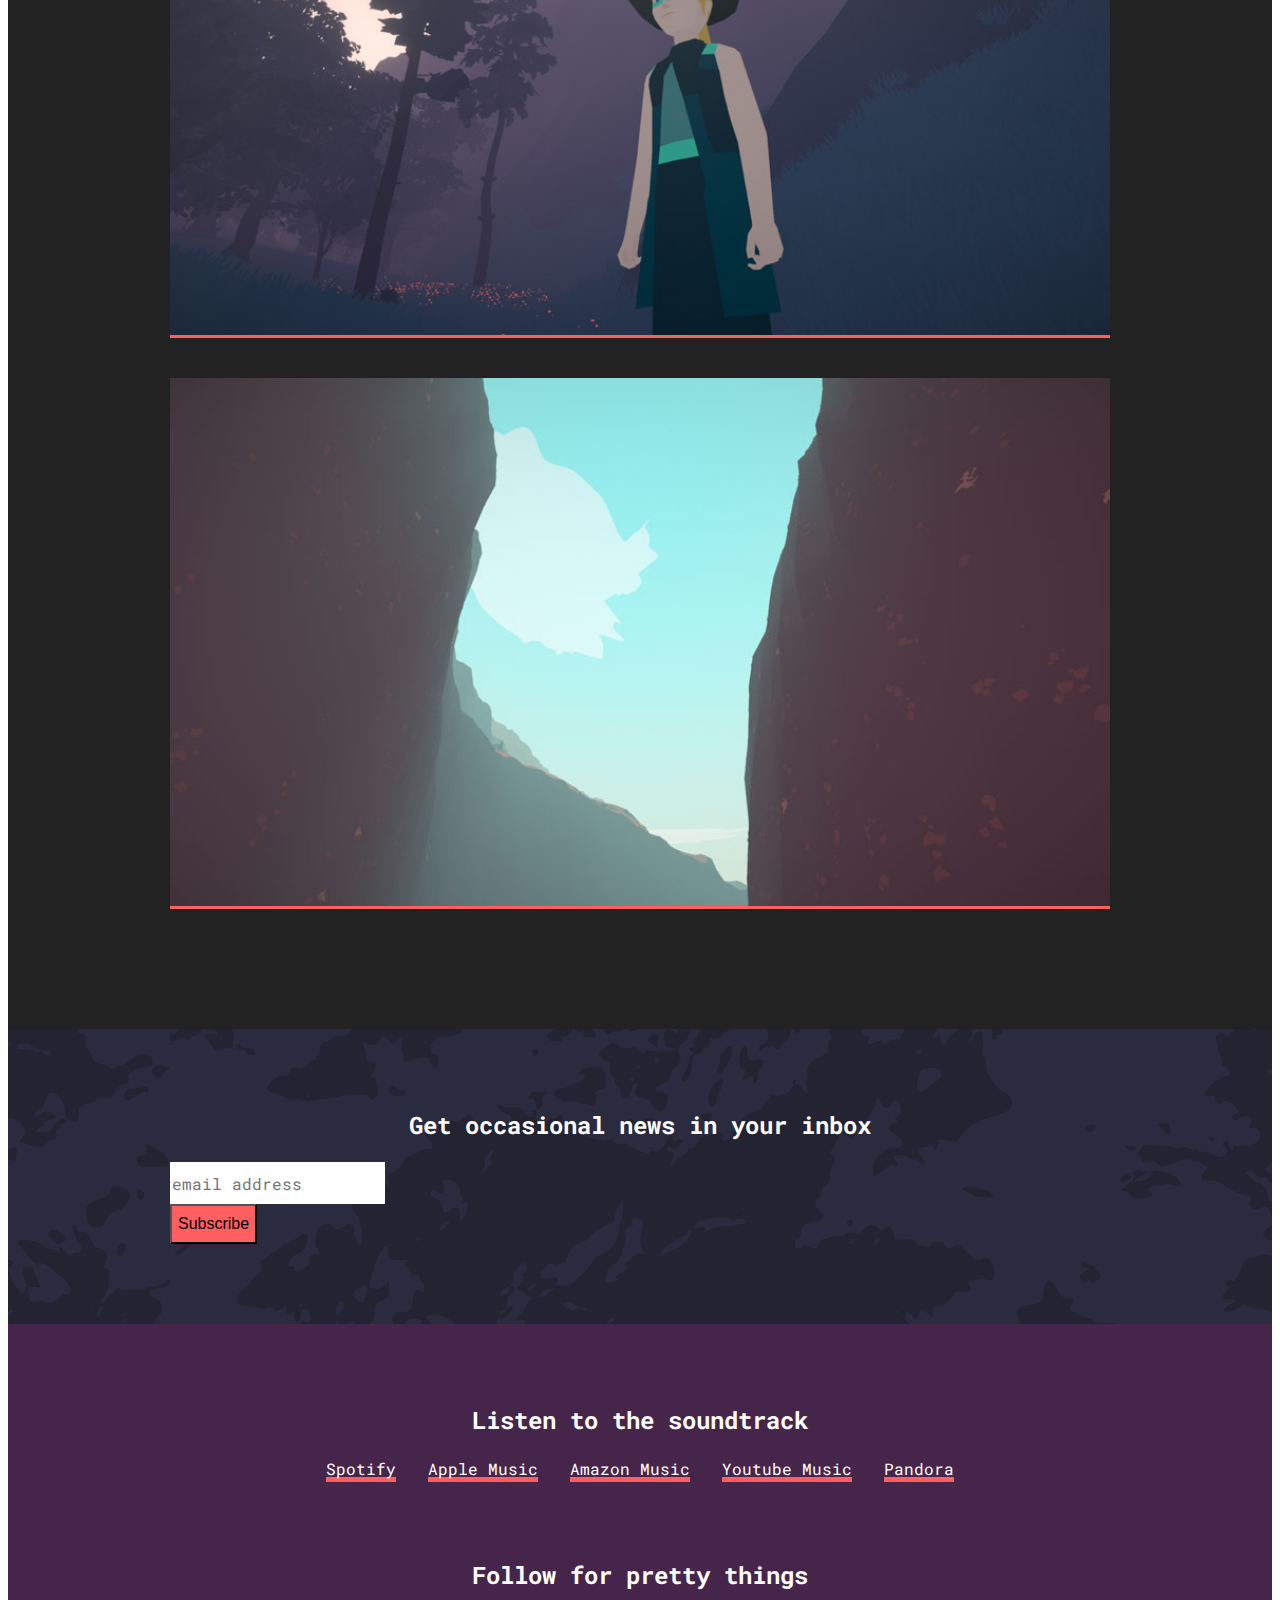
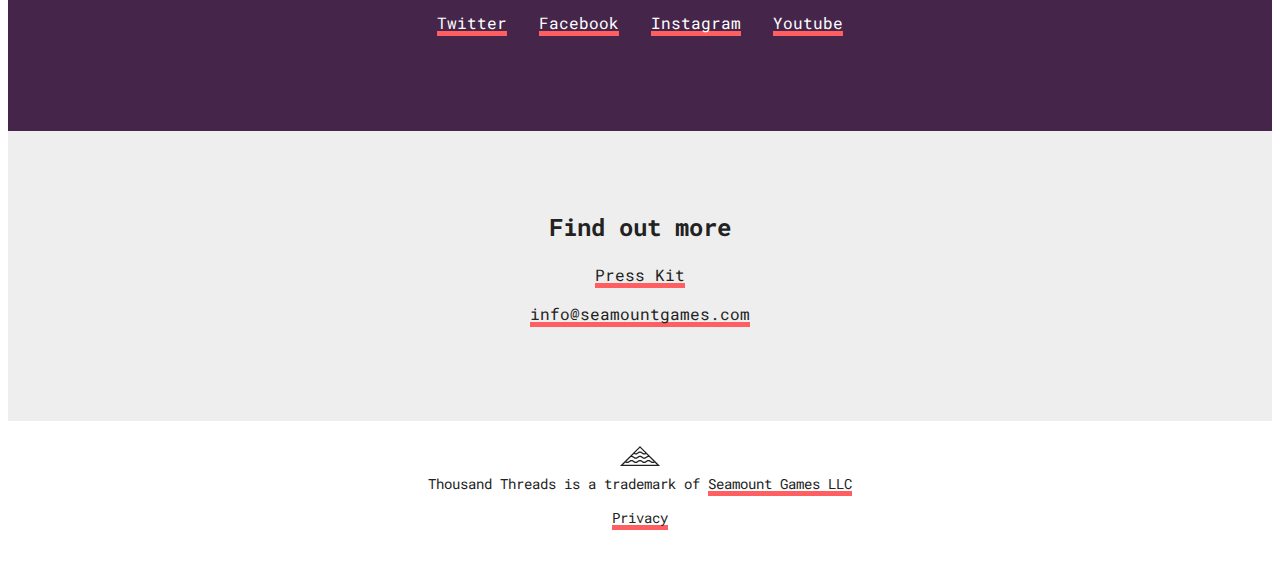
==== commit cb6314fc: "Add widget to buy game" ====
--- a/index.html
+++ b/index.html
@@ -7,9 +7,7 @@
         <meta name="description" content="Explore a beautiful open world where you deliver mail, find artifacts, help people out, and fend off folks you’ve wronged.">
         <meta name="viewport" content="width=device-width, initial-scale=1">
 
-        <link rel="apple-touch-icon" href="apple-touch-icon.png">
-        <!-- Place favicon.ico in the root directory -->
-
+        <link rel="icon" type="image/png" href="favicon.png">
         <link rel="stylesheet" href="css/normalize.css">
         <link rel="stylesheet" href="css/gridpak.css">
         <link rel="stylesheet" href="css/magnific-popup.css">
@@ -56,18 +54,16 @@
                 <h1 class="center">
                     Download now for <a href="https://store.steampowered.com/app/972770/Thousand_Threads/">PC + Mac</a>!
                 </h1>
-                <!-- <div class="center">
-                    <a href="https://store.steampowered.com/app/972770/Thousand_Threads/" class="store-button image-link">
-                        <span class="visuallyhidden">Steam</span>
-                        <svg id="Layer_1" data-name="Layer 1" xmlns="http://www.w3.org/2000/svg" width="132.6765" height="40" viewBox="0 0 265.35 80"><defs><style>.cls-1{fill:#fff;}</style></defs><title>steam_logo</title><path class="cls-1" d="M867.68,499.67a40,40,0,0,0-39.86,36.79l21.44,8.86a11.27,11.27,0,0,1,6.37-2l.63,0,9.54-13.82c0-.06,0-.13,0-.19a15.09,15.09,0,1,1,15.09,15.08h-.34l-13.6,9.7c0,.18,0,.36,0,.54a11.32,11.32,0,0,1-22.42,2.23l-15.33-6.34a40,40,0,1,0,38.48-50.9Z" transform="translate(-827.82 -499.67)"/><path class="cls-1" d="M852.89,560.36l-4.92-2a8.49,8.49,0,0,0,15.5-6.91,8.47,8.47,0,0,0-10.85-4.71l5.08,2.1a6.26,6.26,0,1,1-4.81,11.55Z" transform="translate(-827.82 -499.67)"/><path class="cls-1" d="M890.93,529.36a10,10,0,1,0-10,10A10.06,10.06,0,0,0,890.93,529.36Zm-17.58,0a7.55,7.55,0,1,1,7.55,7.55A7.55,7.55,0,0,1,873.35,529.34Z" transform="translate(-827.82 -499.67)"/><path class="cls-1" d="M950.4,527l-2.68,4.71a13.33,13.33,0,0,0-7.3-2.31c-2.79,0-4.52,1.15-4.52,3.22,0,2.52,3.07,3.1,7.63,4.74,4.9,1.73,7.71,3.77,7.71,8.26,0,6.14-4.83,9.59-11.77,9.59a21.33,21.33,0,0,1-10.6-2.78l2-5.22a18.6,18.6,0,0,0,8.32,2.14c3.66,0,5.41-1.35,5.41-3.35,0-2.29-2.66-3-6.95-4.39-4.88-1.63-8.27-3.77-8.27-8.74,0-5.61,4.49-8.83,10.95-8.83A17.19,17.19,0,0,1,950.4,527Z" transform="translate(-827.82 -499.67)"/><path class="cls-1" d="M971.35,530v24.72H965V530h-9.16V524.6h24.6V530Z" transform="translate(-827.82 -499.67)"/><path class="cls-1" d="M993.79,530v6.79h12.07v5.41H993.79v7.07h14v5.46H987.48V524.6h20.32V530Z" transform="translate(-827.82 -499.67)"/><path class="cls-1" d="M1021.88,548.88l-2,5.85h-6.62l11.3-30.13h6.35l11.62,30.13h-6.84l-2-5.85Zm5.83-17.09-4.11,12.06h8.31Z" transform="translate(-827.82 -499.67)"/><path class="cls-1" d="M1074.93,536.25l-8.25,17.61h-3.56L1055,536.41v18.32h-6V524.6h6l10.13,21.75,9.77-21.75H1081v30.13h-6Z" transform="translate(-827.82 -499.67)"/><path class="cls-1" d="M1093.17,528.4a4.18,4.18,0,1,1-4.17-4.19A4.07,4.07,0,0,1,1093.17,528.4Zm-7.64,0a3.47,3.47,0,1,0,3.47-3.51A3.37,3.37,0,0,0,1085.53,528.4Zm3.53-2.14c1.08,0,1.45.57,1.45,1.19a1.25,1.25,0,0,1-.75,1.14l1,1.81h-.79l-.82-1.61h-.84v1.61h-.66v-4.14Zm-.78,1.93h.74a.69.69,0,0,0,.76-.68c0-.38-.2-.62-.76-.62h-.74Z" transform="translate(-827.82 -499.67)"/></svg>
-                    </a>
-                </div> -->
             </div>
 
             <div class="content video">
                 <div class="videowrapper">
                     <iframe title="Thousand Threads Trailer" src="https://www.youtube-nocookie.com/embed/hcRd5-MhUYM?vq=hd1080&modestbranding=1&rel=0&color=white" width="560" height="315" frameborder="0"></iframe>
                 </div>
+            </div>
+
+            <div class="content center">
+                <iframe frameborder="0" src="https://itch.io/embed/874540?border_width=0&amp;link_color=ff5e61" width="550" height="165"><a href="https://seamount.itch.io/thousand-threads">Thousand Threads by Seamount Games</a></iframe>
             </div>
         </header>
 
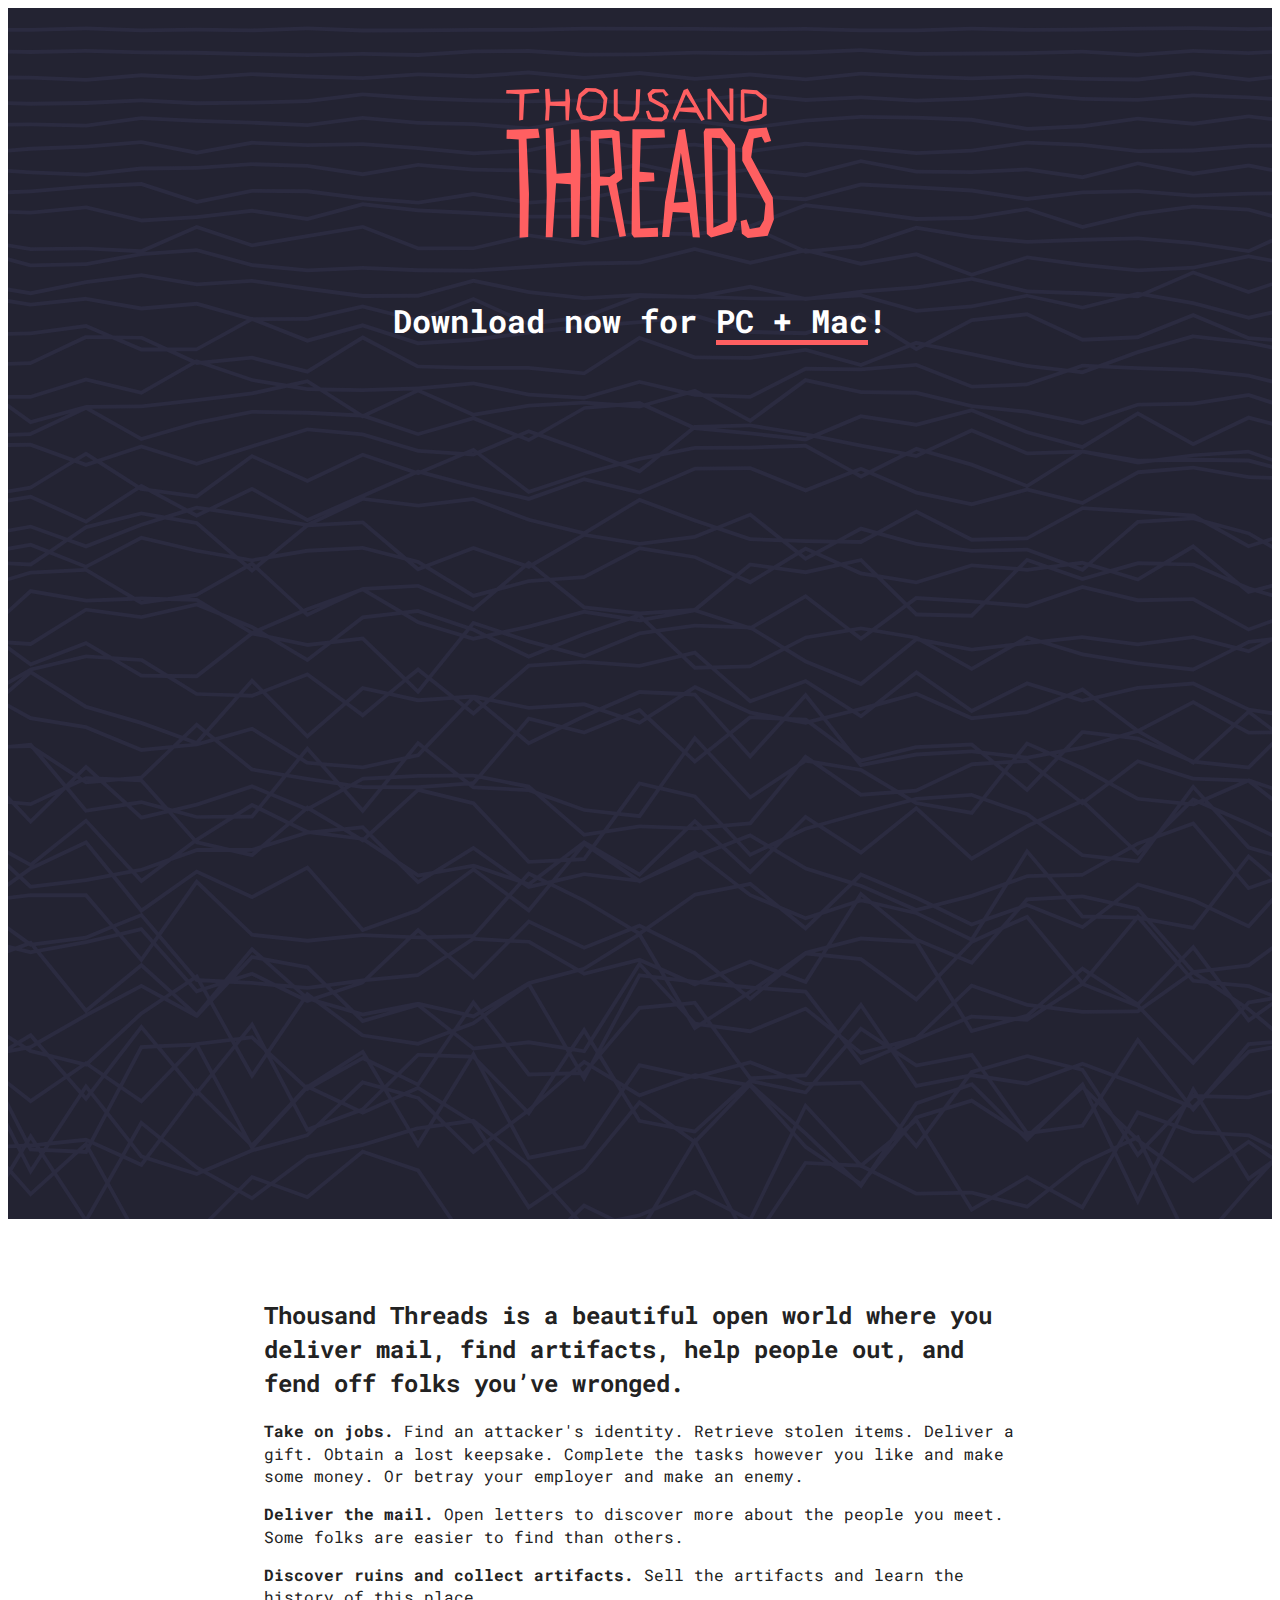
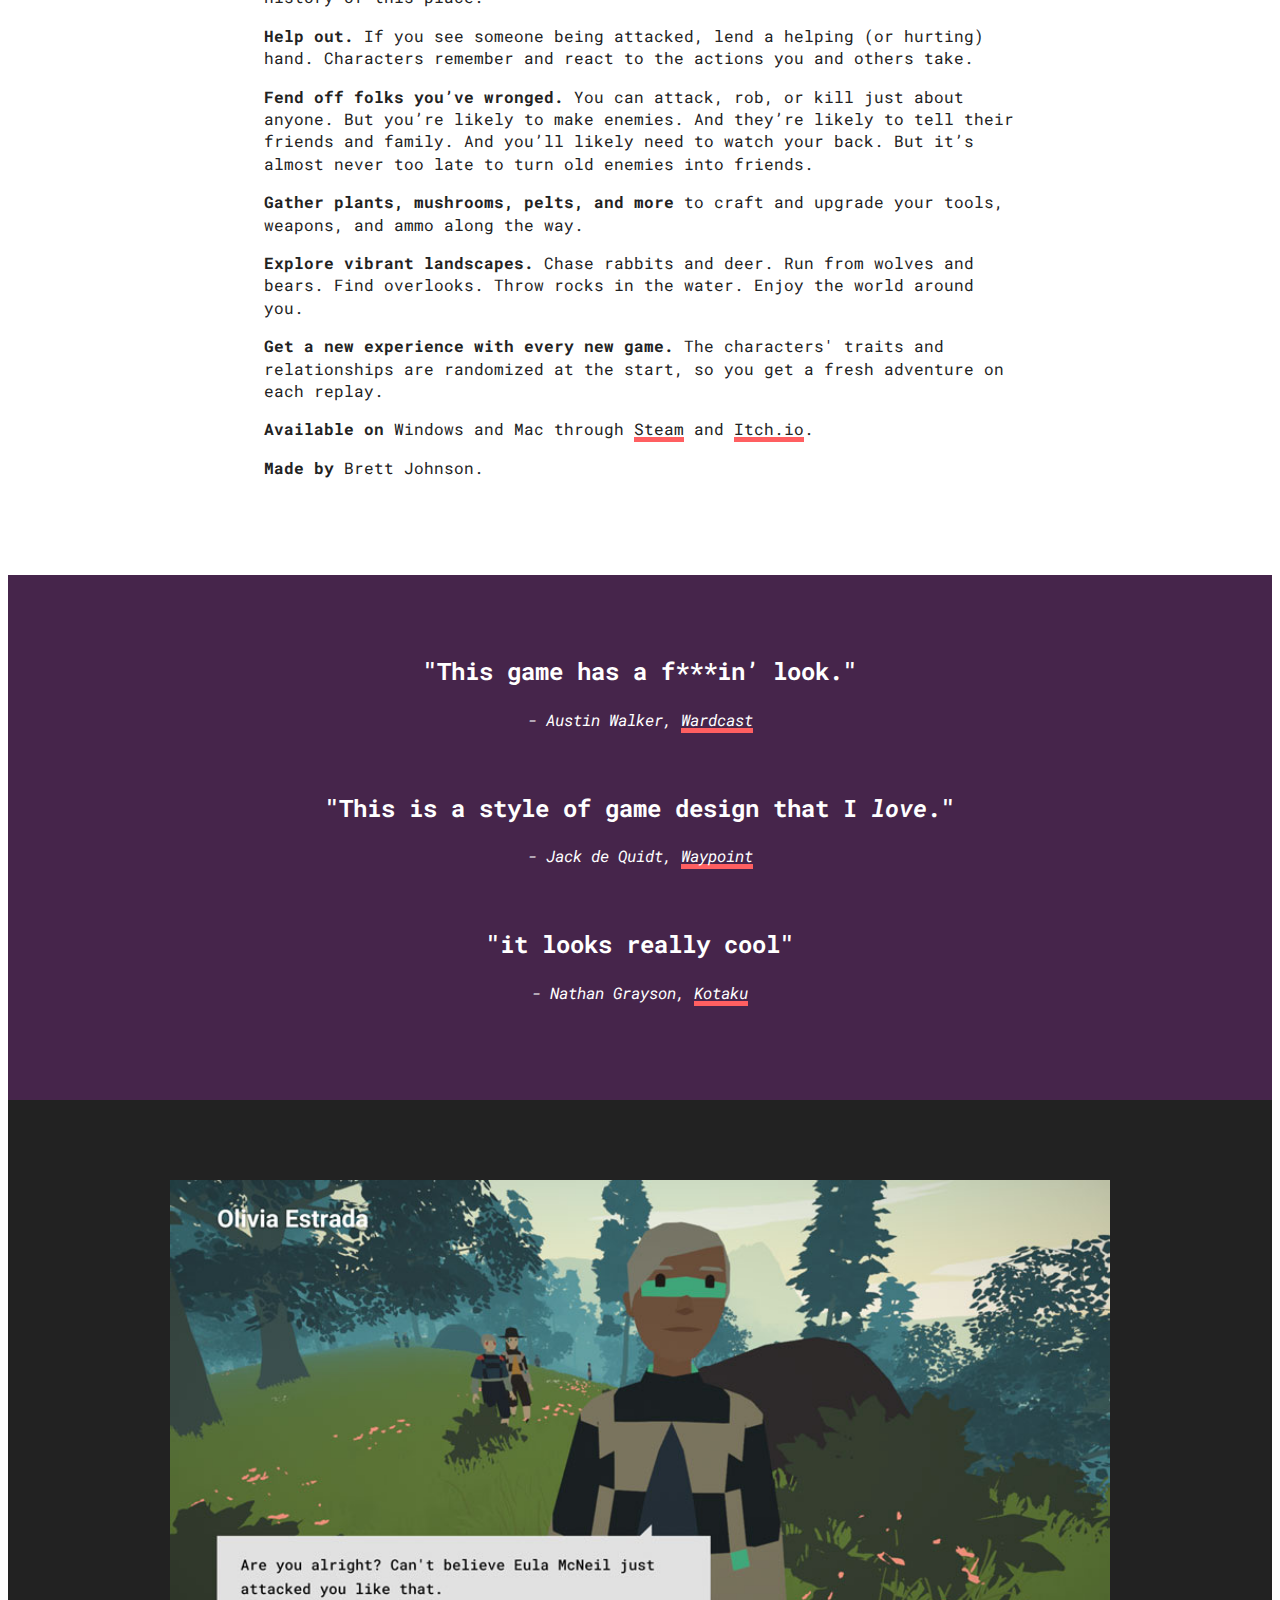
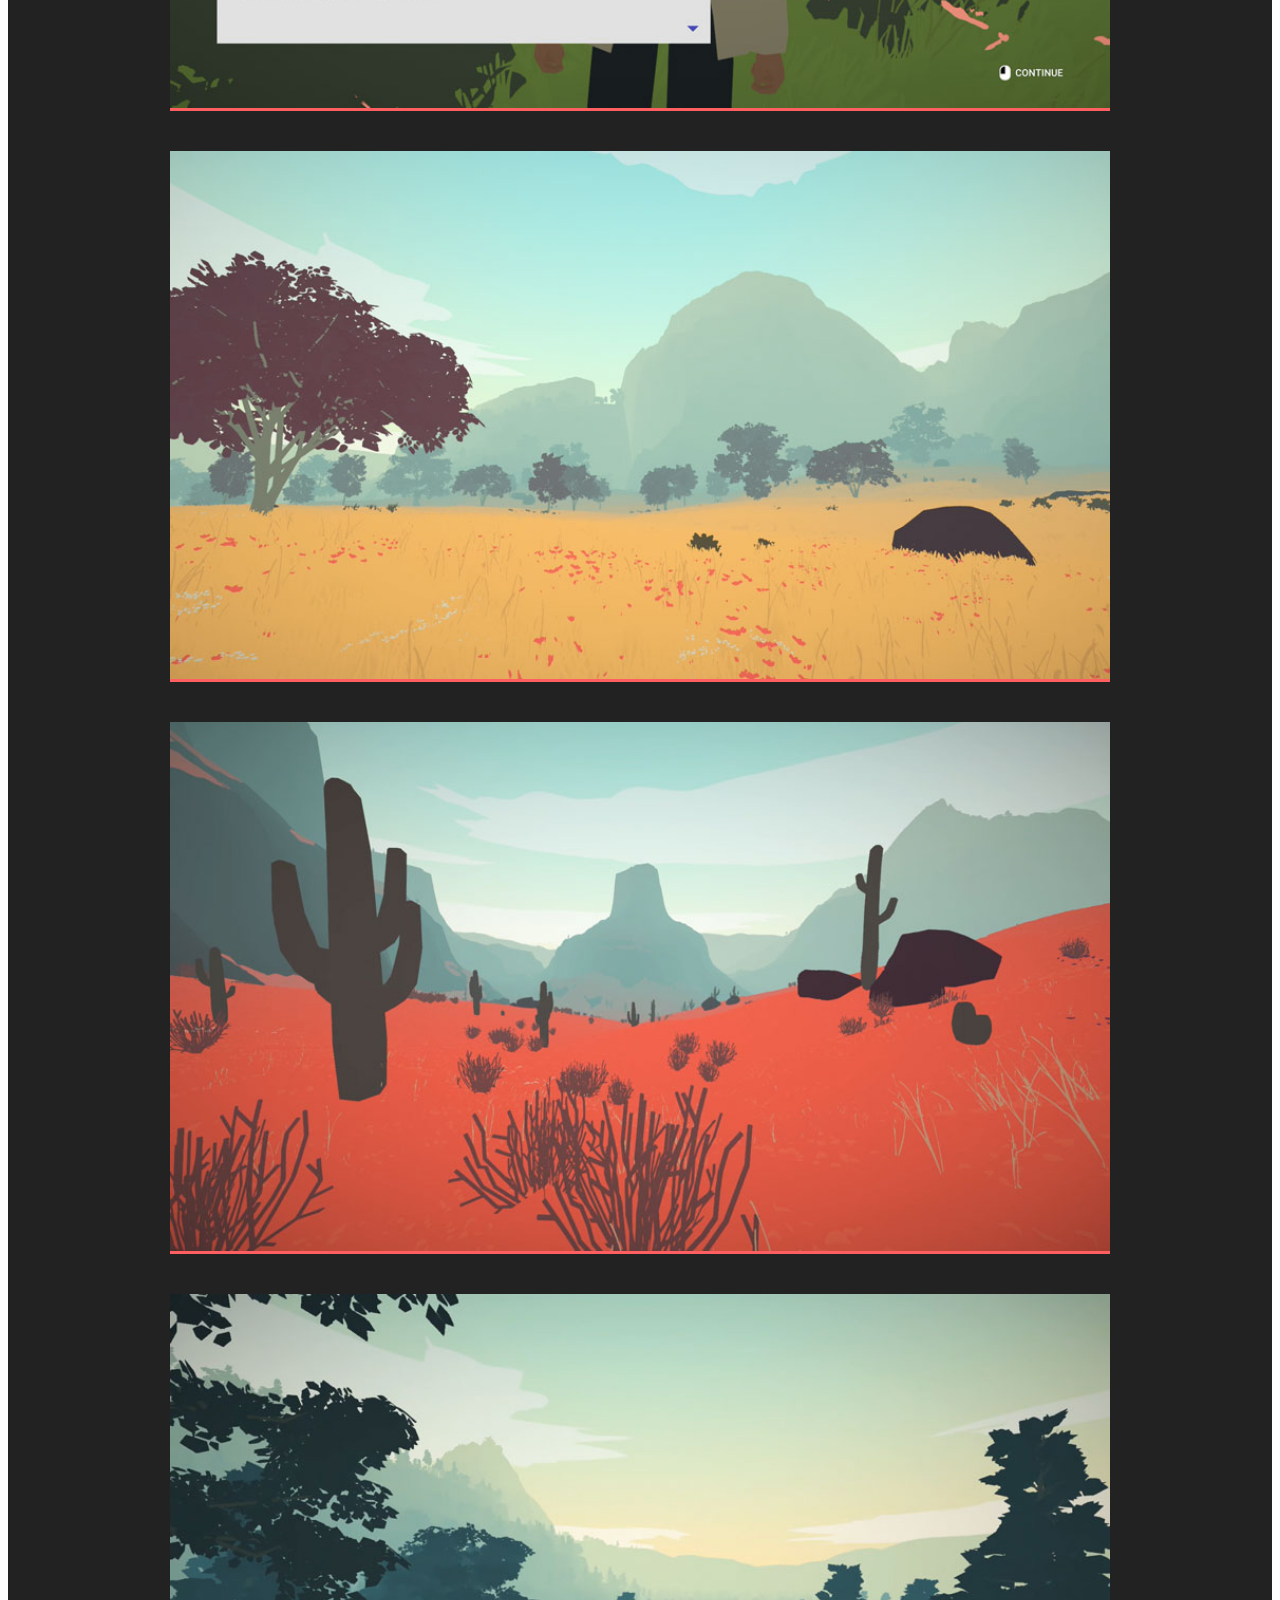
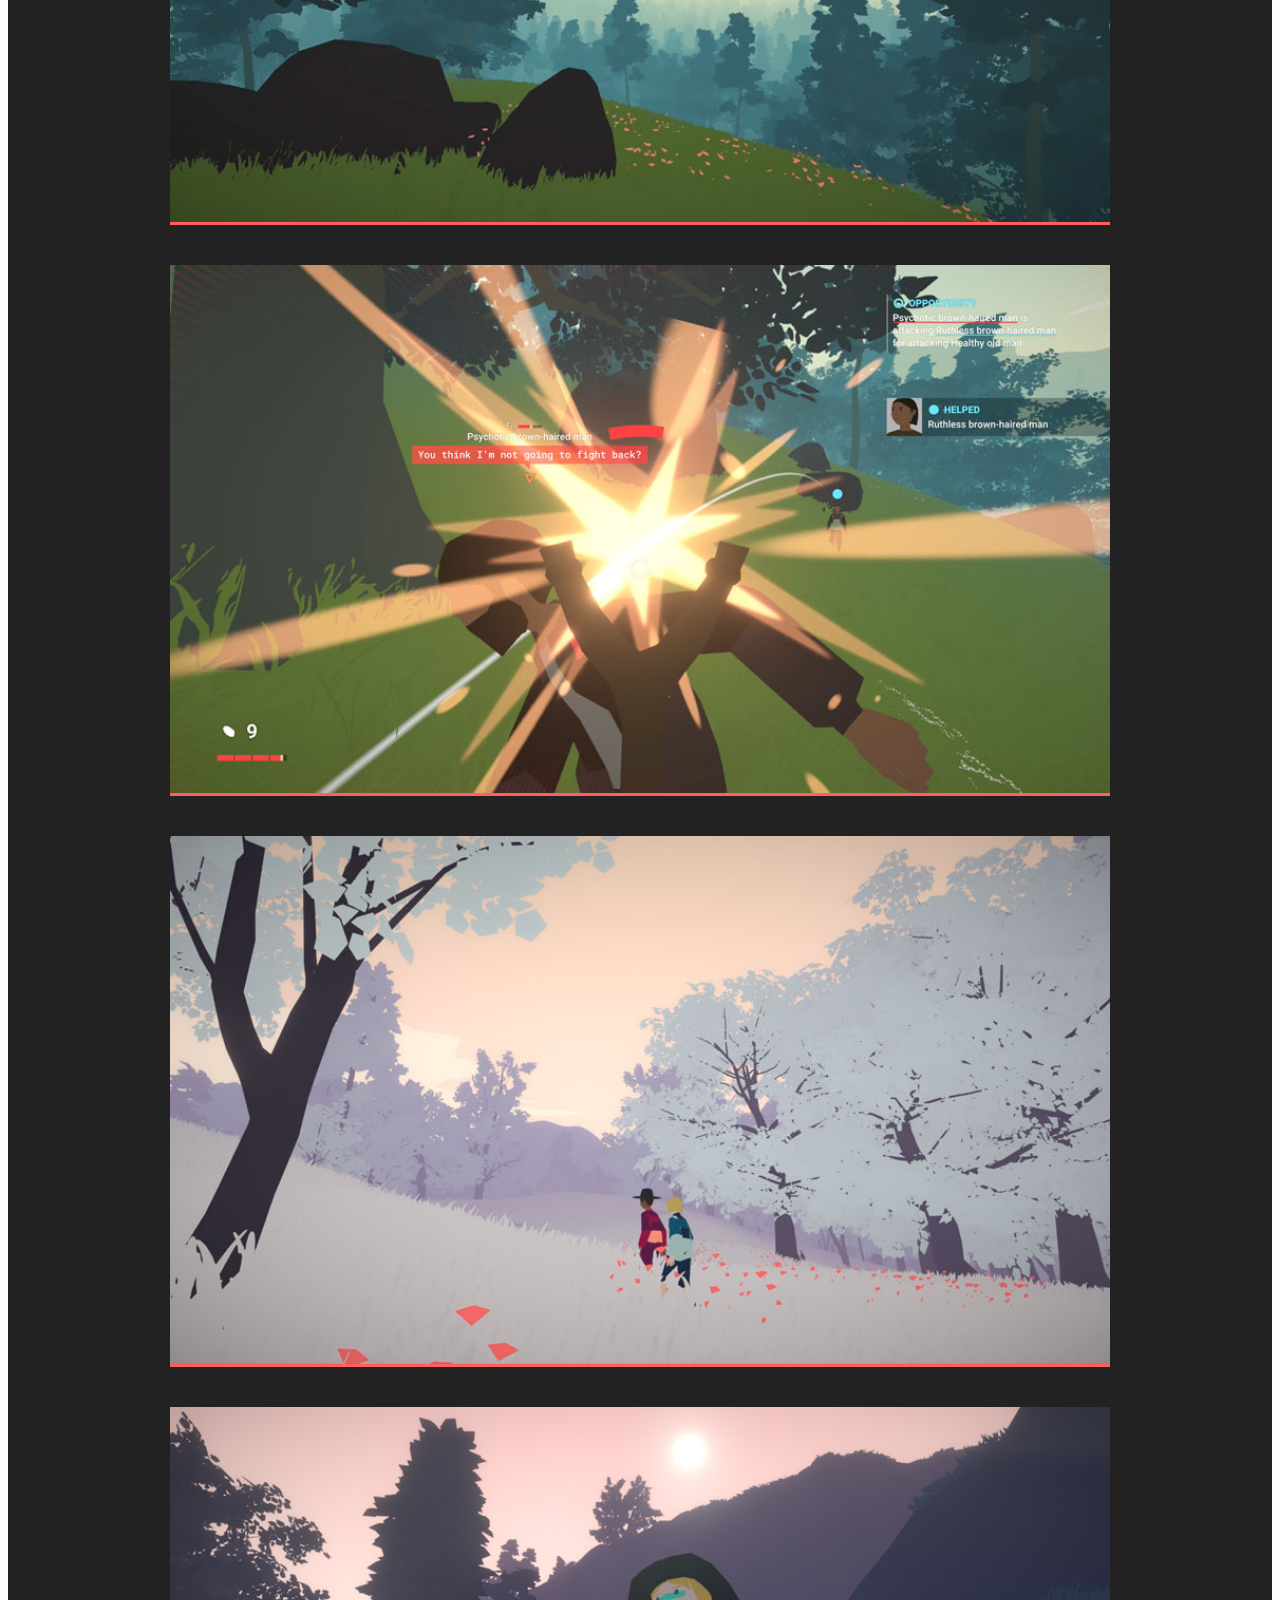
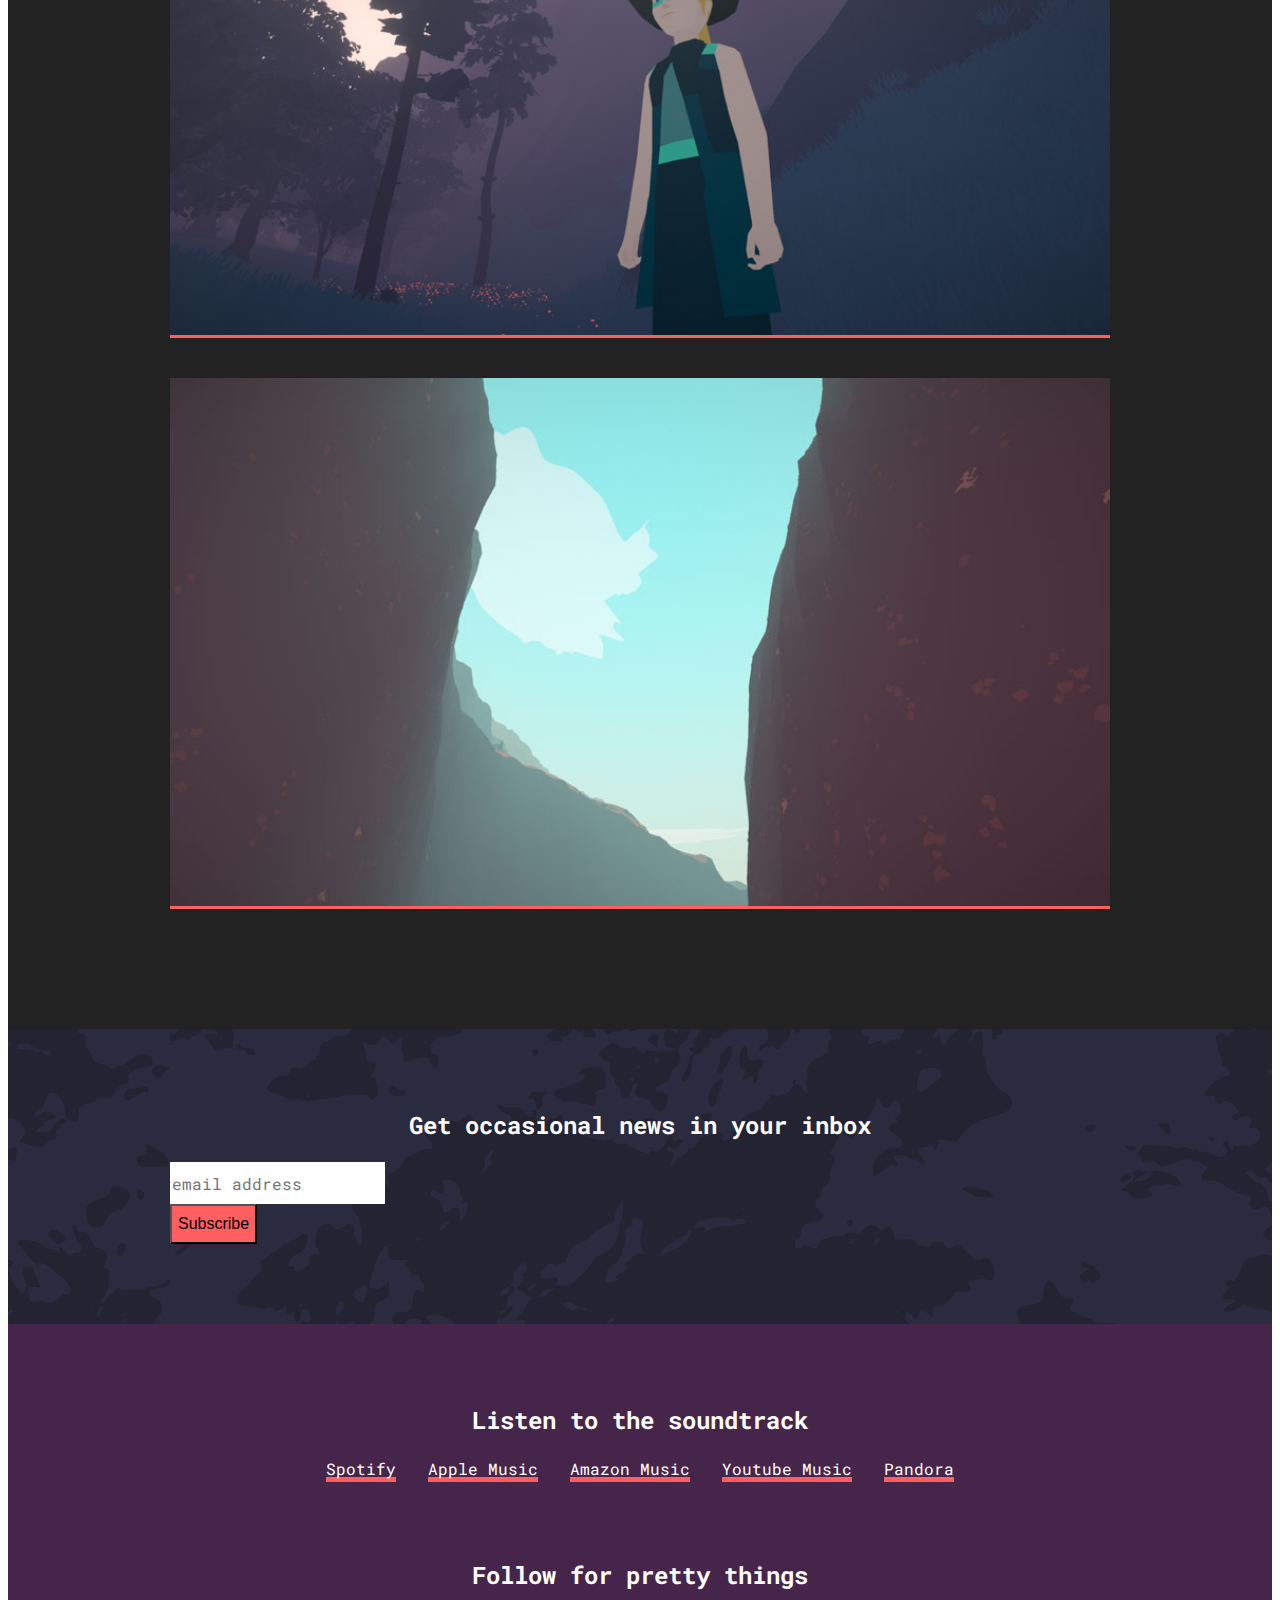
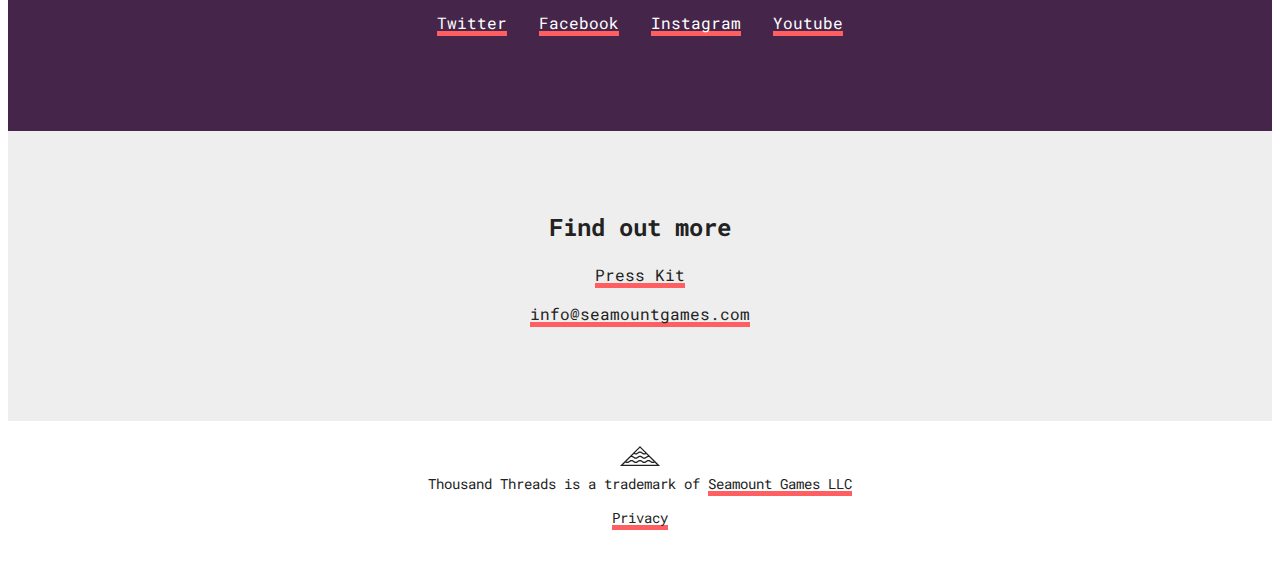
==== commit 23bfc966: "Link to Itch.io" ====
--- a/index.html
+++ b/index.html
@@ -99,7 +99,7 @@
                     <b>Get a new experience with every new game.</b> The characters' traits and relationships are randomized at the start, so you get a fresh adventure on each replay.
                 </p>
                 <p class="long-text">
-                    <b>Available on</b> Windows and Mac through <a href="https://store.steampowered.com/app/972770/Thousand_Threads/">Steam</a>.
+                    <b>Available on</b> Windows and Mac through <a href="https://store.steampowered.com/app/972770/Thousand_Threads/">Steam</a> and <a href="https://seamount.itch.io/thousand-threads">Itch.io</a>.
                 </p>
                 <p class="long-text">
                     <b>Made by</b> Brett Johnson.
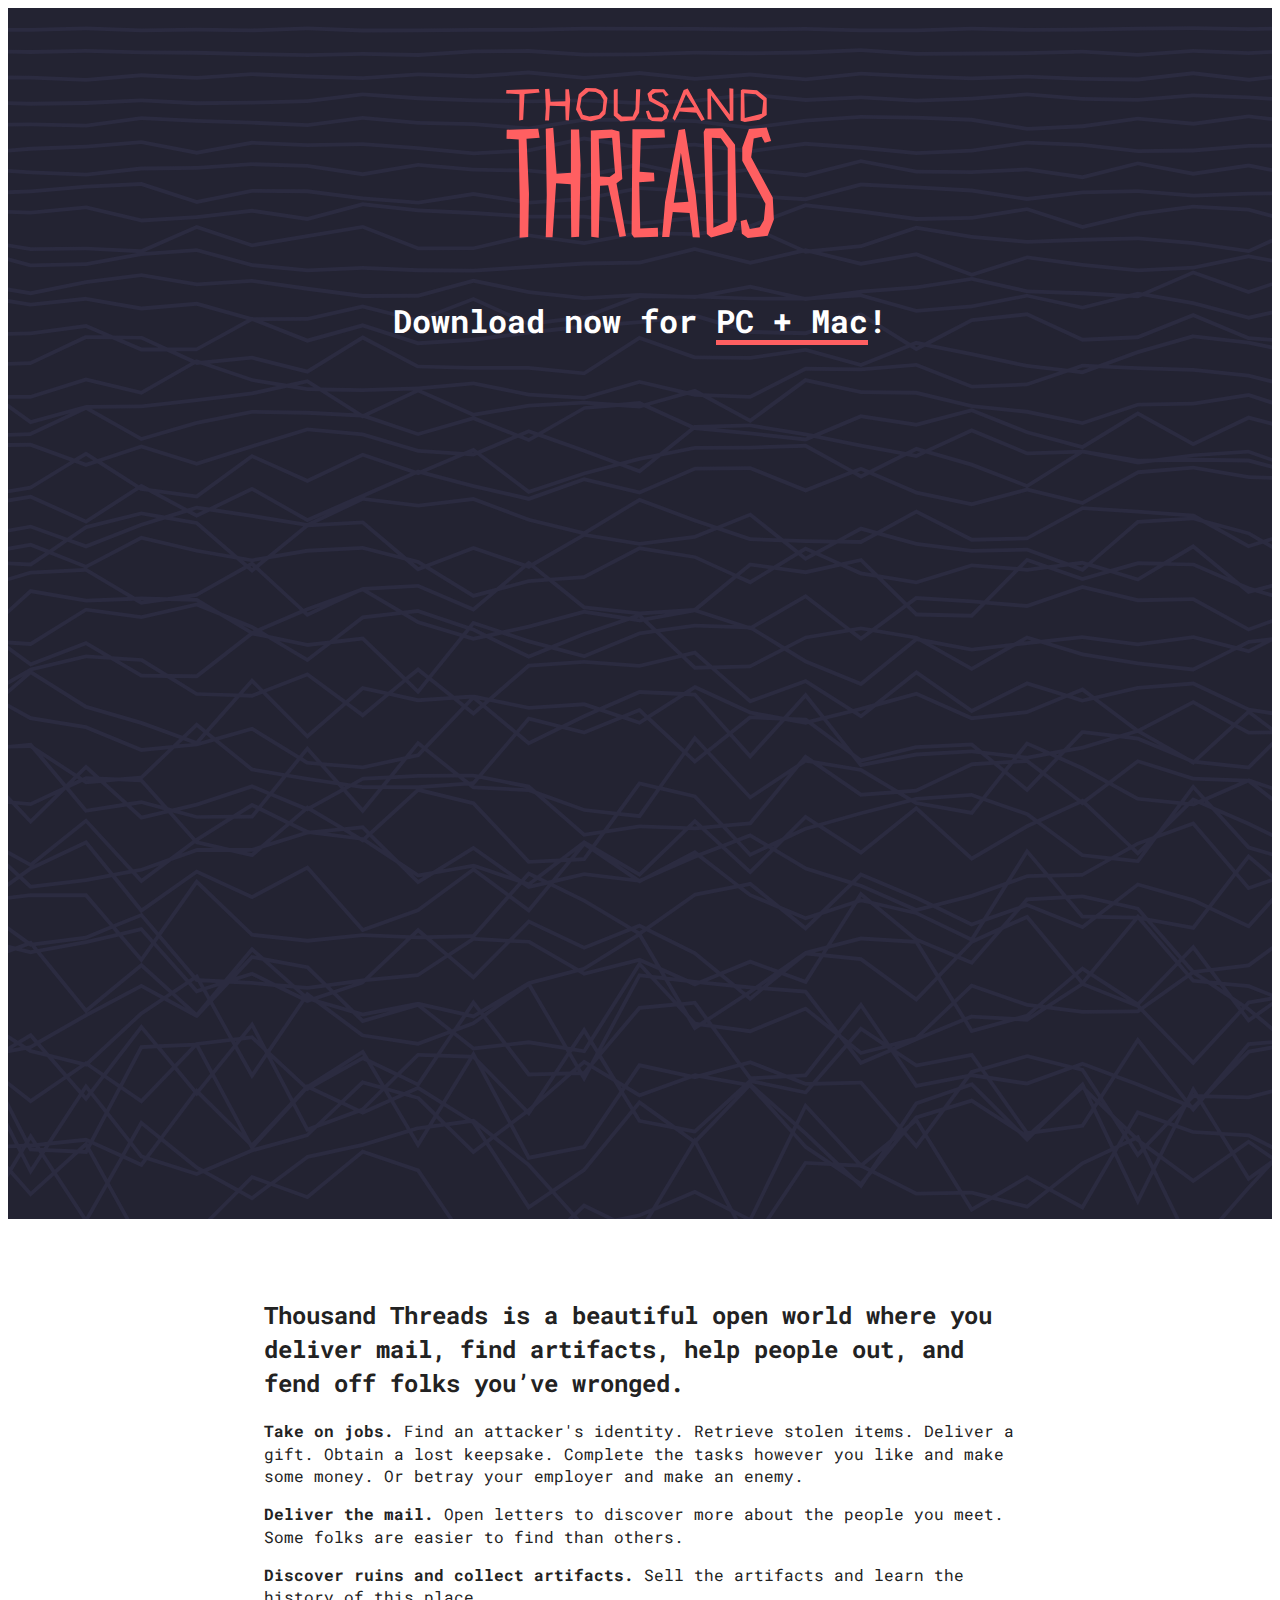
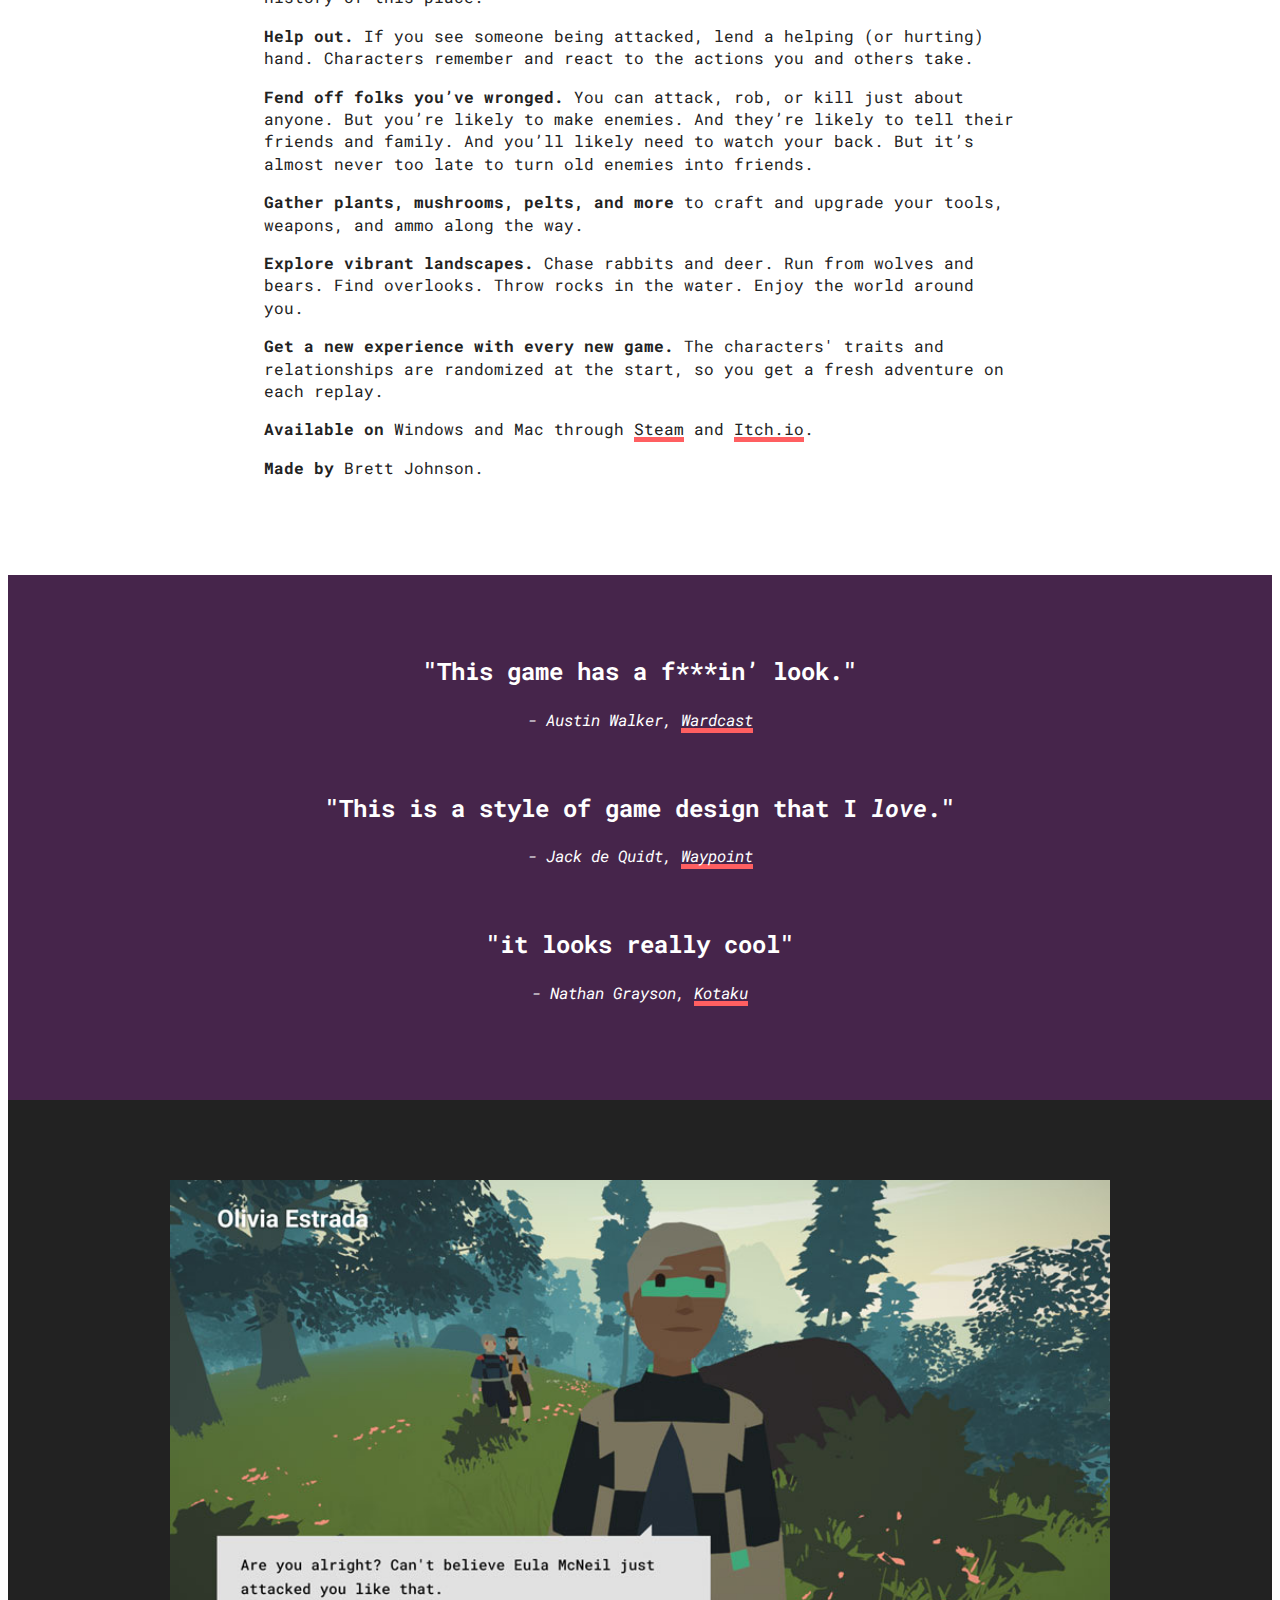
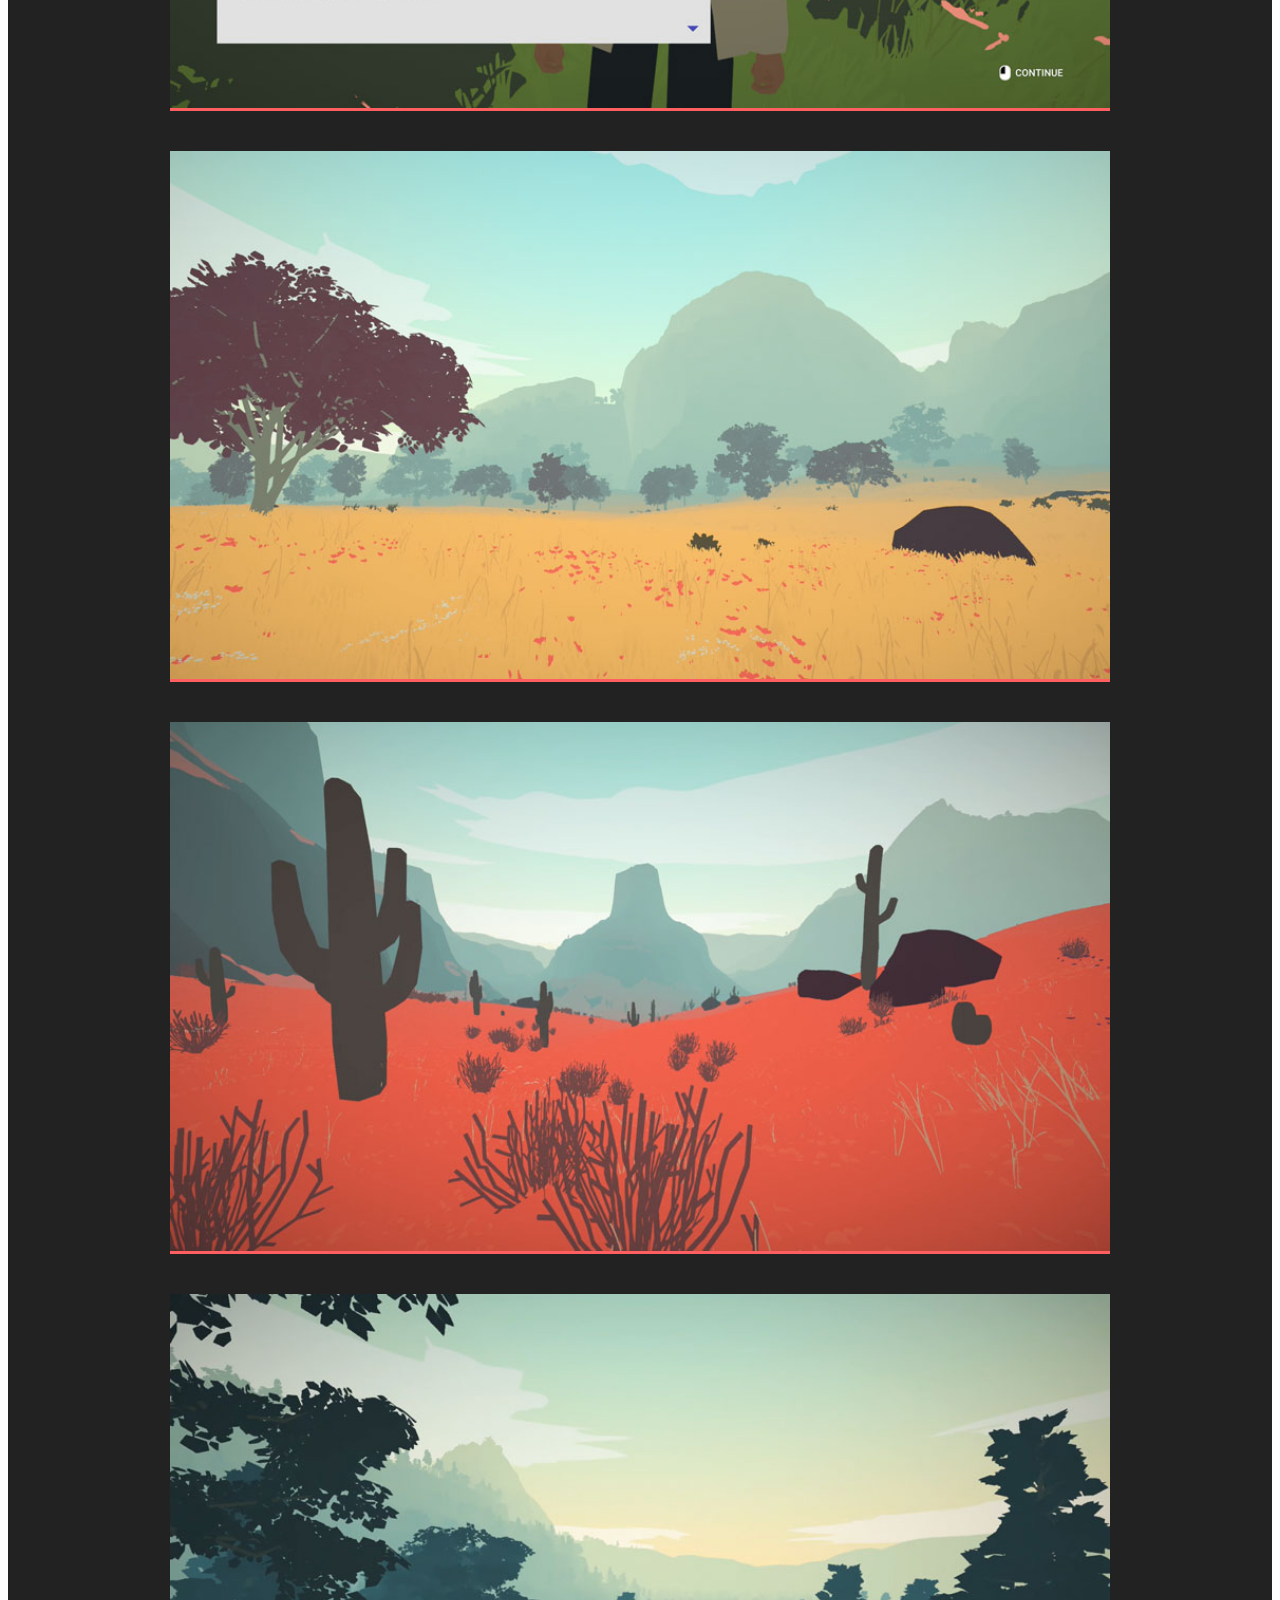
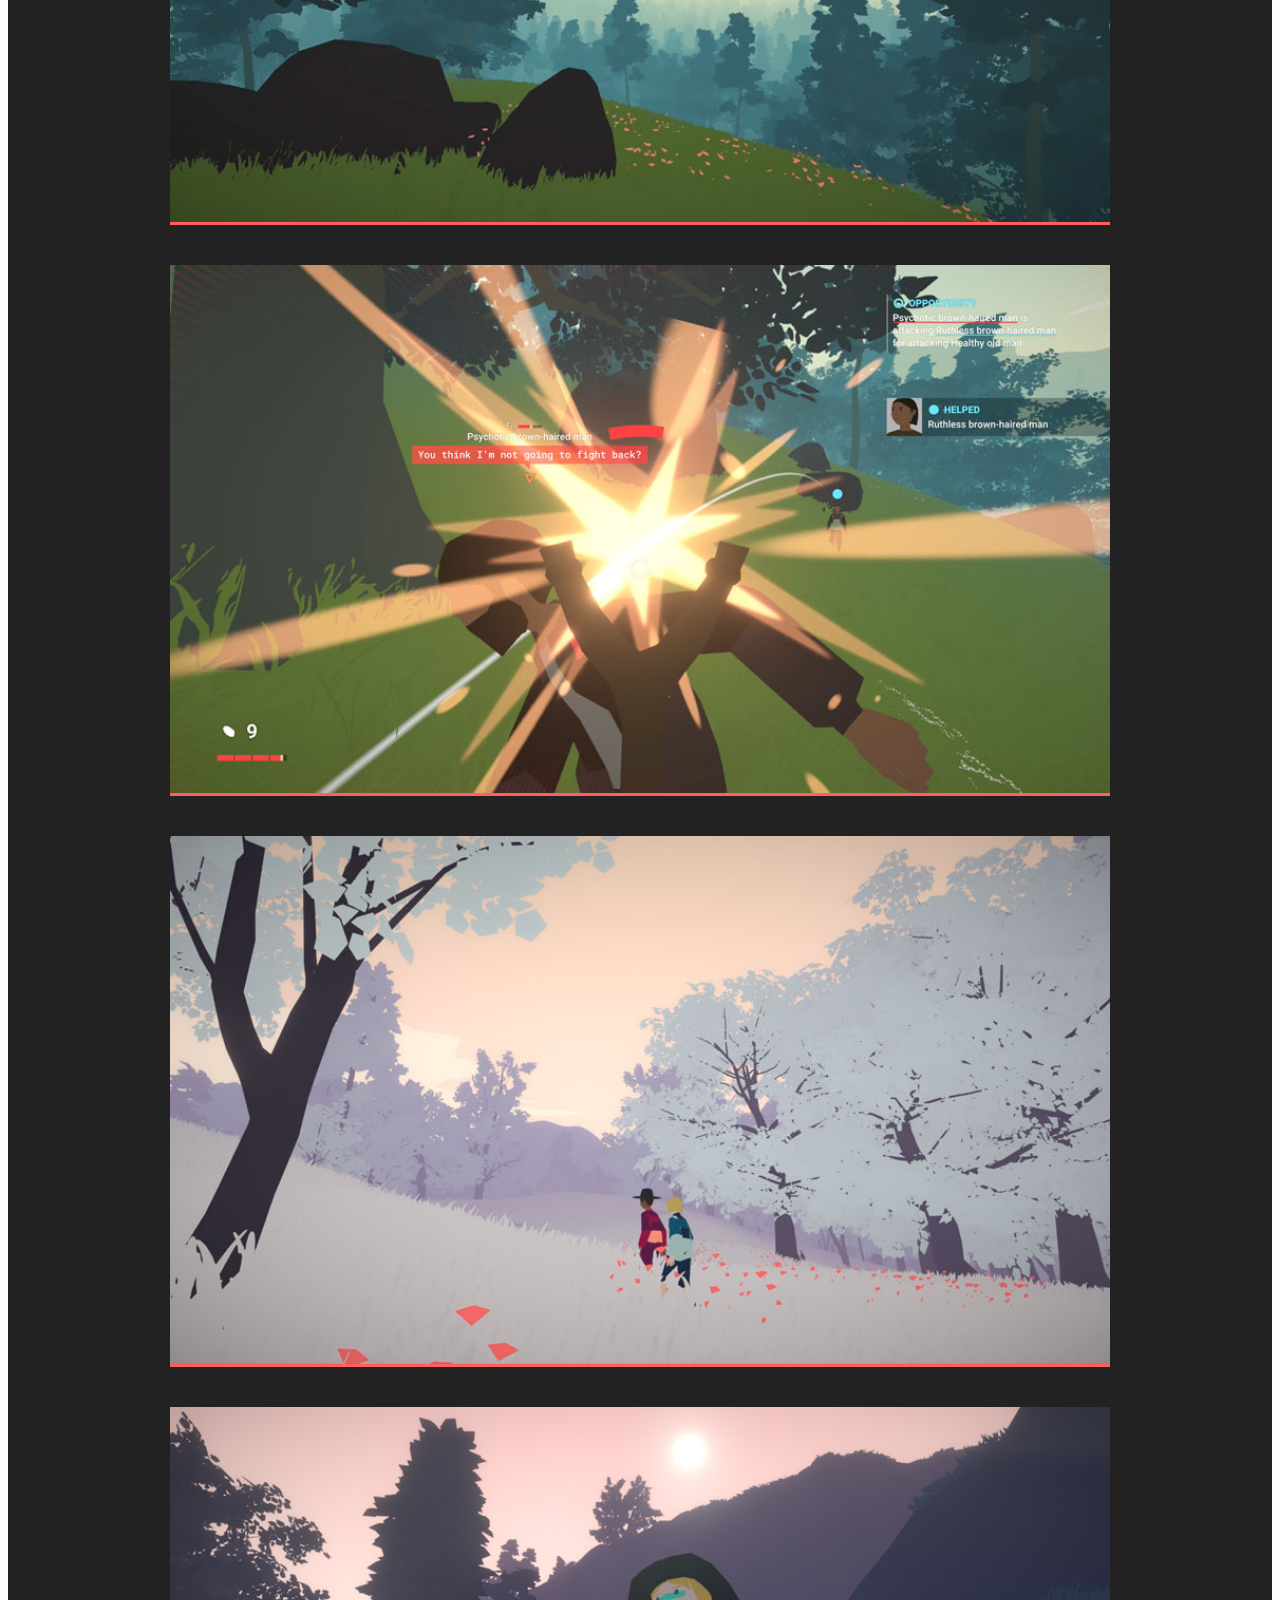
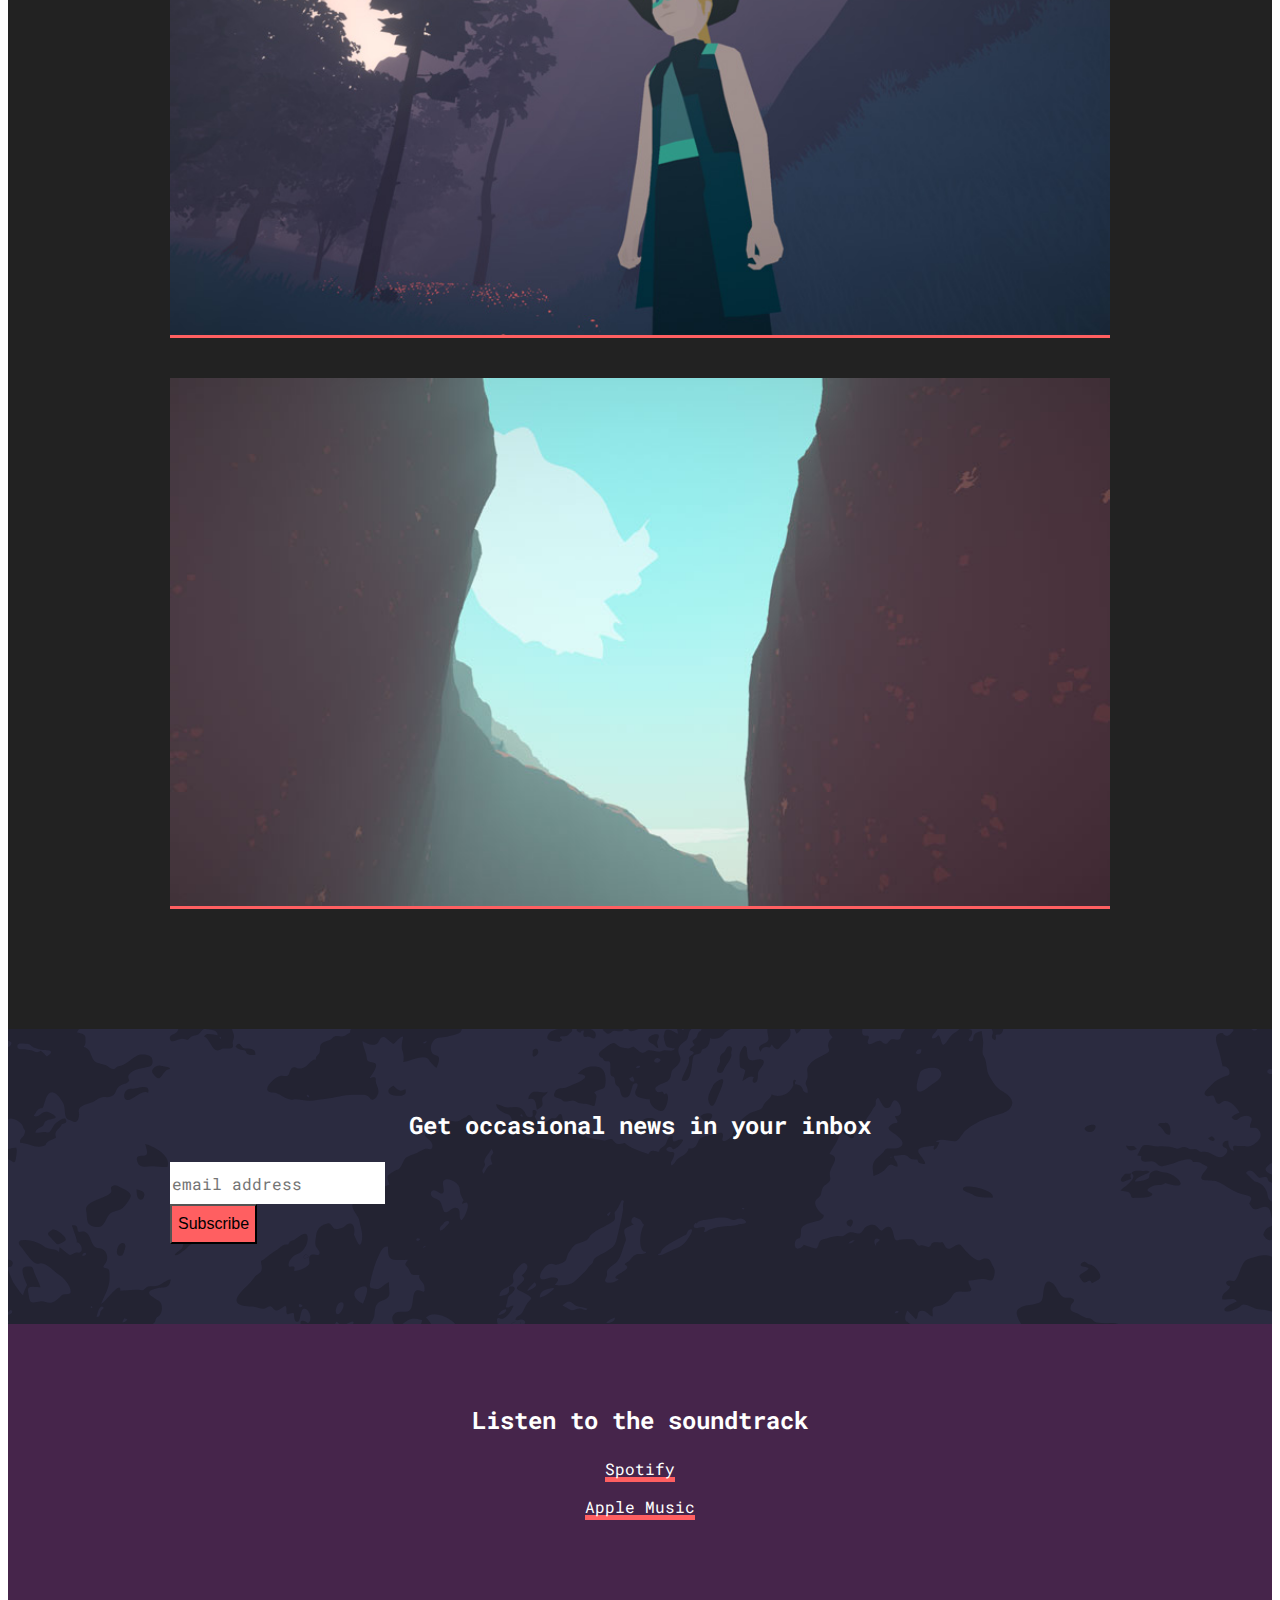
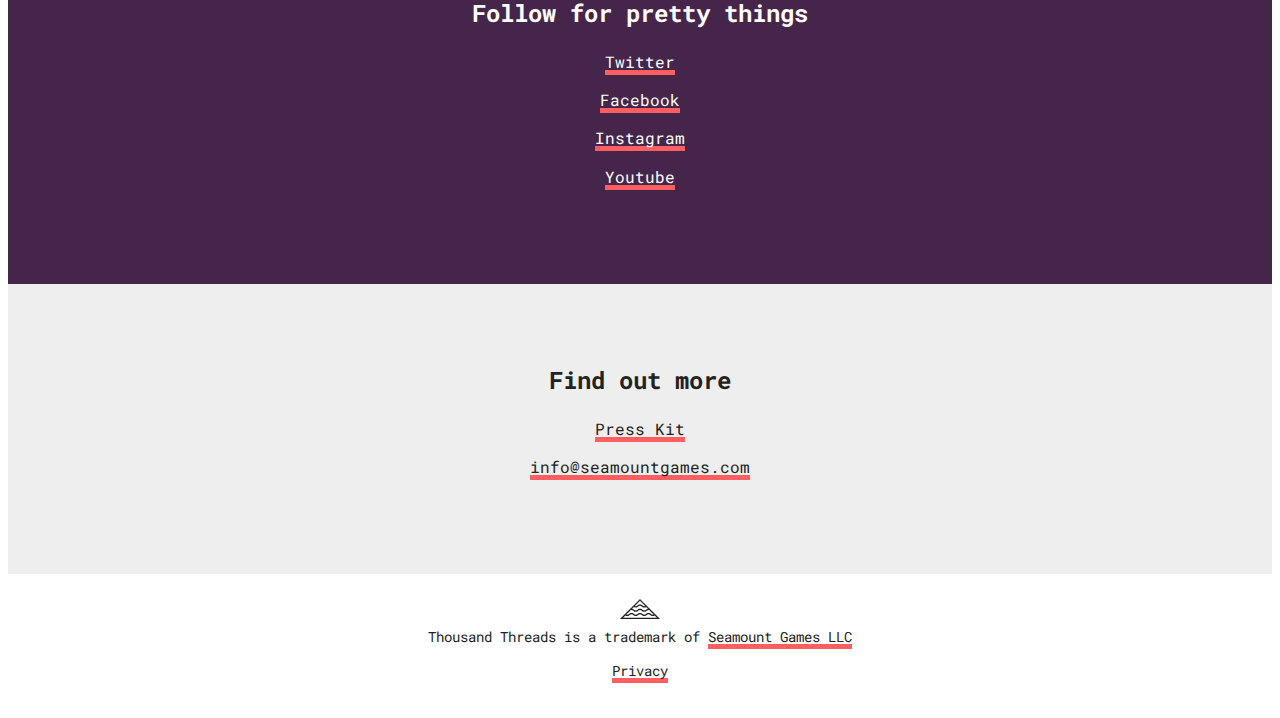
==== commit 15bdd32b: "link cleanup" ====
--- a/index.html
+++ b/index.html
@@ -191,26 +191,19 @@
         </section>
 
         <section class="content-container section bg-purple">
-            <nav class="content center nav-list">
+            <nav class="content center">
                 <h2>Listen to the soundtrack</h2>
-                <ul>
-                    <li><a href="https://open.spotify.com/album/47InFNGCLZBhDzPi7qJ4xv">Spotify</a></li>
-                    <li><a href="https://music.apple.com/us/album/thousand-threads-original-soundtrack/1545830471">Apple Music</a></li>
-                    <li><a href="https://music.amazon.com/albums/B08R2W4JBS">Amazon Music</a></li>
-                    <li><a href="https://music.youtube.com/browse/MPREb_RdBEaCI6PV1">Youtube Music</a></li>
-                    <li><a href="https://www.pandora.com/artist/brett-johnson/thousand-threads-original-soundtrack/ALcpq77hr2rgrtJ">Pandora</a></li>
-                </ul>                
+                <p><a href="https://open.spotify.com/album/47InFNGCLZBhDzPi7qJ4xv">Spotify</a></p>
+                <p><a href="https://music.apple.com/us/album/thousand-threads-original-soundtrack/1545830471">Apple Music</a></p>
             </nav>
             <br>
-            <nav class="content center nav-list">
+            <nav class="content center">
                 <h2>Follow for pretty things</h2>
-                <ul>
-                    <li><a href="https://twitter.com/threadsgame">Twitter</a></li>
-                    <li><a href="https://www.facebook.com/thousandthreads/">Facebook</a></li>
-                    <li><a href="https://www.instagram.com/thousandthreadsgame/">Instagram</a></li>
-                    <li><a href="http://www.youtube.com/c/Seamount">Youtube</a></li>
-                    <!-- <li><a href="http://seamountgames.tumblr.com">Development Blog</a></li> -->
-                </ul>
+                <p><a href="https://twitter.com/threadsgame">Twitter</a></p>
+                <p><a href="https://www.facebook.com/thousandthreads/">Facebook</a></p>
+                <p><a href="https://www.instagram.com/thousandthreadsgame/">Instagram</a></p>
+                <p><a href="http://www.youtube.com/c/Seamount">Youtube</a></p>
+                <!-- <p><a href="http://seamountgames.tumblr.com">Development Blog</a></p> -->
             </nav>
         </section>
 
